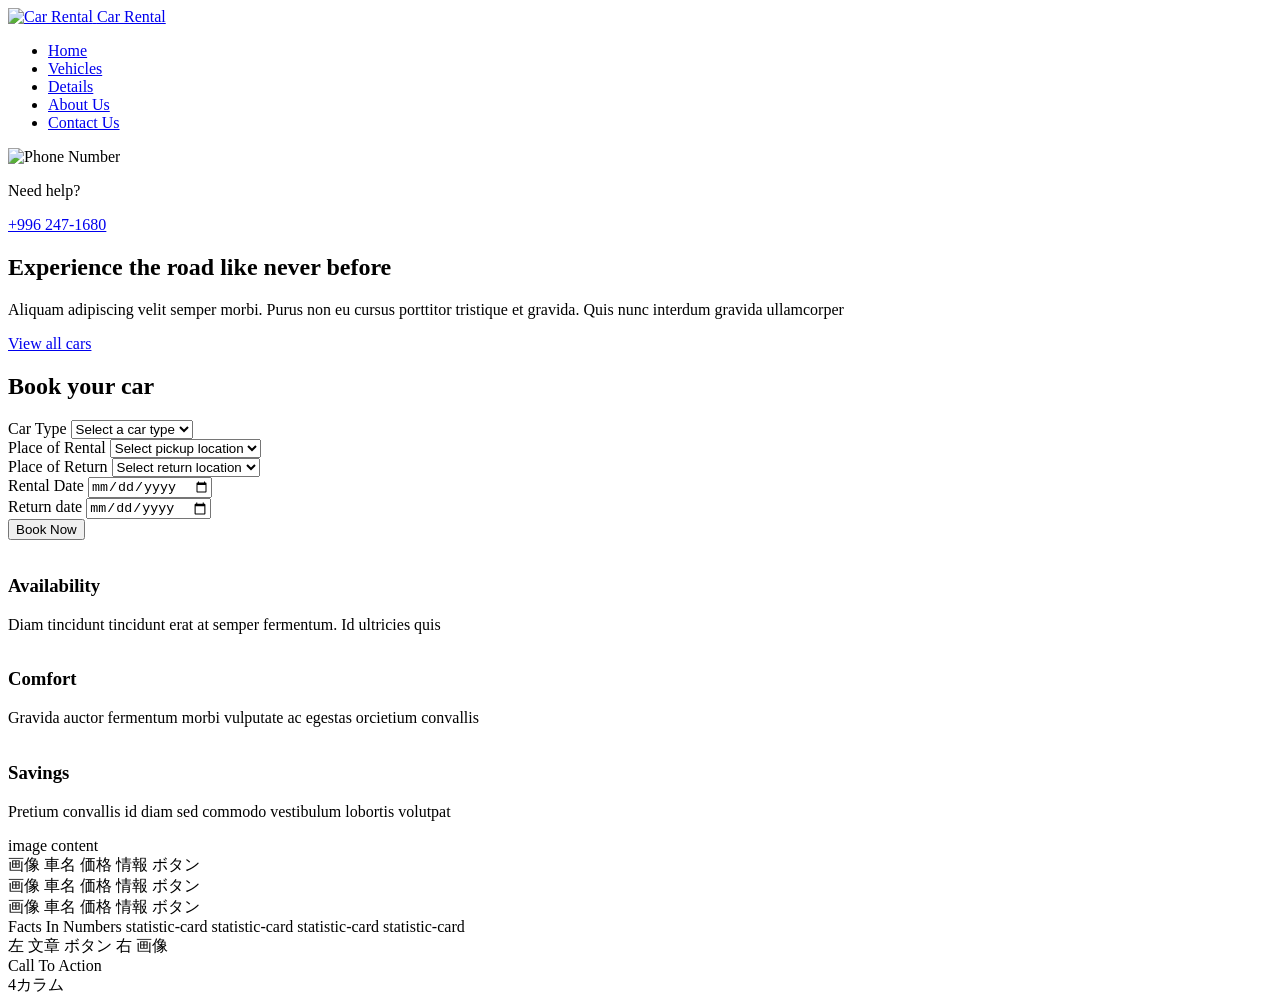
==== index.html @ 801c34a1 "Create features section HTML structure" ====
<body>
  <header class="header">
    <div class="container">
      <a class="header__logo" href="index.html">
        <img src="images/logo.svg" alt="Car Rental" />
        <span>Car Rental</span>
      </a>
      <nav class="header__nav">
        <ul>
          <li><a href="index.html">Home</a></li>
          <li><a href="/vehicles.html">Vehicles</a></li>
          <li><a href="/details.html">Details</a></li>
          <li><a href="/about.html">About Us</a></li>
          <li><a href="/contact.html">Contact Us</a></li>
        </ul>
      </nav>
      <div class="header__phone">
        <img src="images/phone.svg" alt="Phone Number" />
        <div class="header__phone-info">
          <p>Need help?</p>
          <a href="tel:+9962471680"> +996 247-1680 </a>
        </div>
      </div>
    </div>
  </header>

  <main>
    <section class="hero">
      <div class="container">
        <div class="hero__inner">
          <div class="hero__content">
            <h1 class="hero__title">Experience the road like never before</h1>
            <p class="hero__description">
              Aliquam adipiscing velit semper morbi. Purus non eu cursus
              porttitor tristique et gravida. Quis nunc interdum gravida
              ullamcorper
            </p>
            <a href="vehicles.html" class="btn btn--primary hero__button">
              View all cars
            </a>
          </div>

          <div class="hero__booking">
            <div class="booking-card">
              <form class="booking-form" action="">
                <h2 class="booking-form__title">Book your car</h2>
                <div class="form-group">
                  <label for="car-type">Car Type</label>
                  <select id="car-type" name="car-type">
                    <option value="">Select a car type</option>
                    <option value="sedan">Sedan</option>
                    <option value="suv">SUV</option>
                    <option value="sports">Sports</option>
                  </select>
                </div>
                <div class="form-group">
                  <label for="pickup-location">Place of Rental</label>

                  <select id="pickup-location" name="pickup-location">
                    <option value="">Select pickup location</option>
                    <option value="tokyo">Tokyo Station</option>
                    <option value="shinjuku">Shinjuku</option>
                    <option value="shibuya">Shibuya</option>
                    <option value="haneda">Haneda Airport</option>
                    <option value="narita">Narita Airport</option>
                  </select>
                </div>
                <div class="form-group">
                  <label for="return-location">Place of Return</label>

                  <select id="return-location" name="return-location">
                    <option value="">Select return location</option>
                    <option value="tokyo">Tokyo Station</option>
                    <option value="shinjuku">Shinjuku</option>
                    <option value="shibuya">Shibuya</option>
                    <option value="haneda">Haneda Airport</option>
                    <option value="narita">Narita Airport</option>
                  </select>
                </div>
                <div class="form-group">
                  <label for="rental-date">Rental Date</label>
                  <input type="date" id="rental-date" name="rental-date" />
                </div>
                <div class="form-group">
                  <label for="return-date">Return date</label>
                  <input type="date" id="return-date" name="return-date" />
                </div>
                <button
                  type="submit"
                  class="btn btn--primary booking-form__button"
                >
                  Book Now
                </button>
              </form>
            </div>
          </div>
        </div>
      </div>
    </section>

    <section class="features">
      <div class="container">
        <div class="features__inner">
          <article class="feature-card">
            <img
              class="feature-card__icon"
              src="images/availability.svg"
              alt=""
            />
            <h3 class="feature-card__title">Availability</h3>
            <p class="feature-card__description">
              Diam tincidunt tincidunt erat at semper fermentum. Id ultricies
              quis
            </p>
          </article>
          <article class="feature-card">
            <img class="feature-card__icon" src="images/comfort.svg" alt="" />
            <h3 class="feature-card__title">Comfort</h3>
            <p class="feature-card__description">
              Gravida auctor fermentum morbi vulputate ac egestas orcietium
              convallis
            </p>
          </article>
          <article class="feature-card">
            <img class="feature-card__icon" src="images/savings.svg" alt="" />
            <h3 class="feature-card__title">Savings</h3>
            <p class="feature-card__description">
              Pretium convallis id diam sed commodo vestibulum lobortis volutpat
            </p>
          </article>
        </div>
      </div>
    </section>

    <section class="about-feature">image content</section>

    <section class="vehicle-list">
      <div class="vehicle-card">画像 車名 価格 情報 ボタン</div>

      <div class="vehicle-card">画像 車名 価格 情報 ボタン</div>

      <div class="vehicle-card">画像 車名 価格 情報 ボタン</div>
    </section>

    <section class="statistics-banner">
      Facts In Numbers statistic-card statistic-card statistic-card
      statistic-card
    </section>

    <section class="mobile-app">左 文章 ボタン 右 画像</section>

    <section class="cta-banner">Call To Action</section>
  </main>

  <footer>4カラム</footer>
</body>
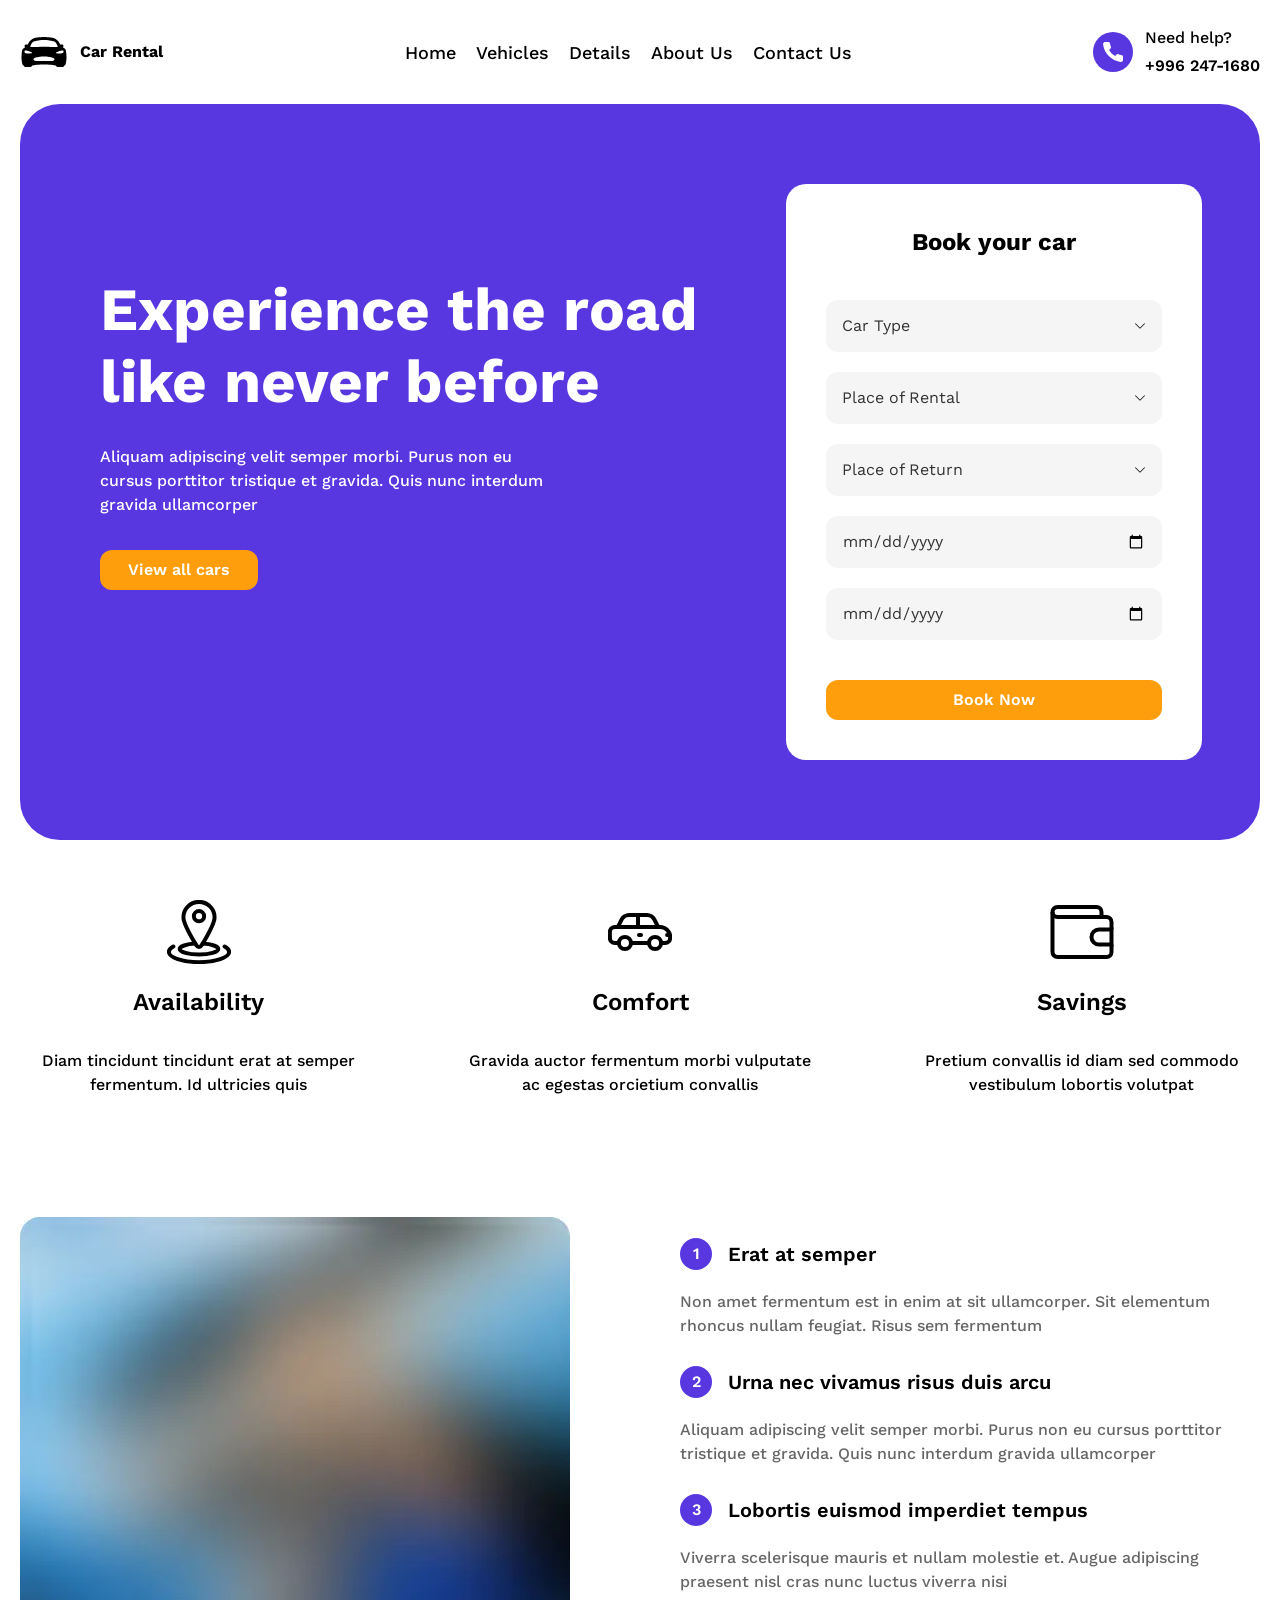
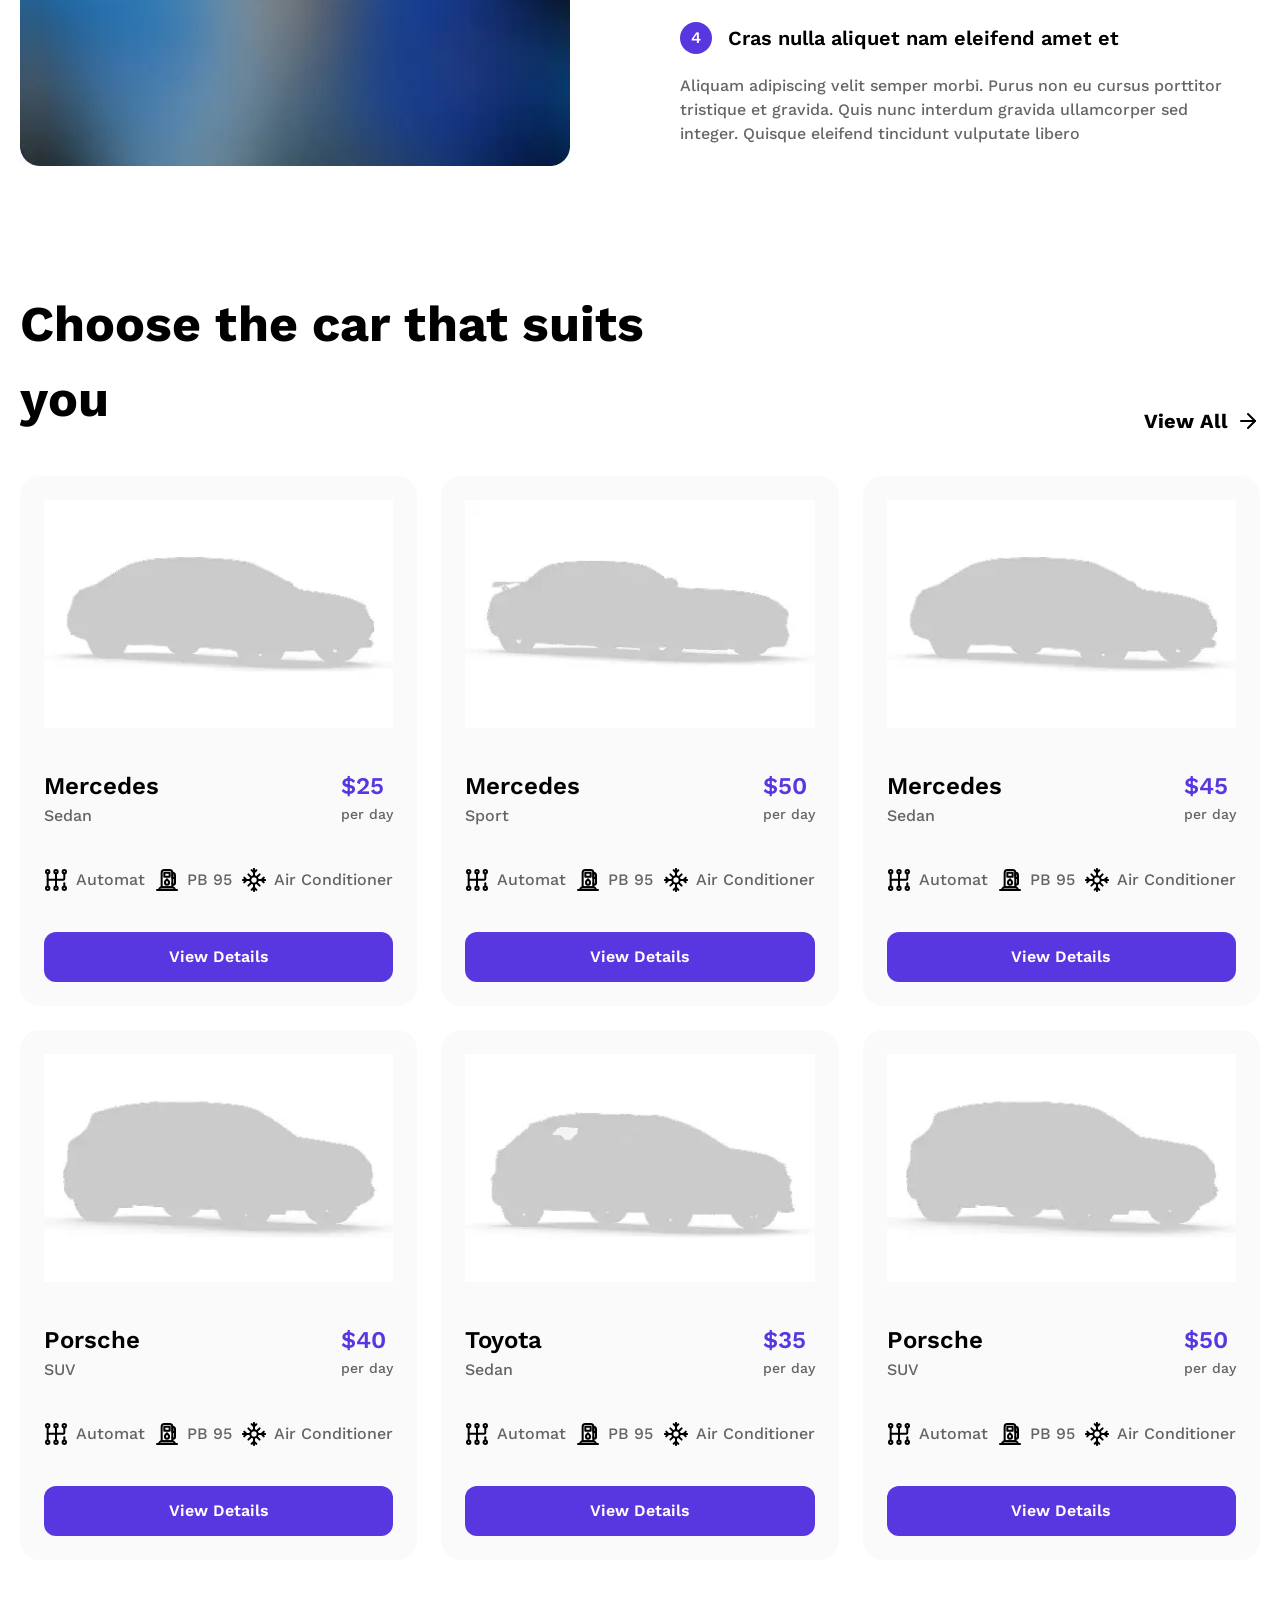
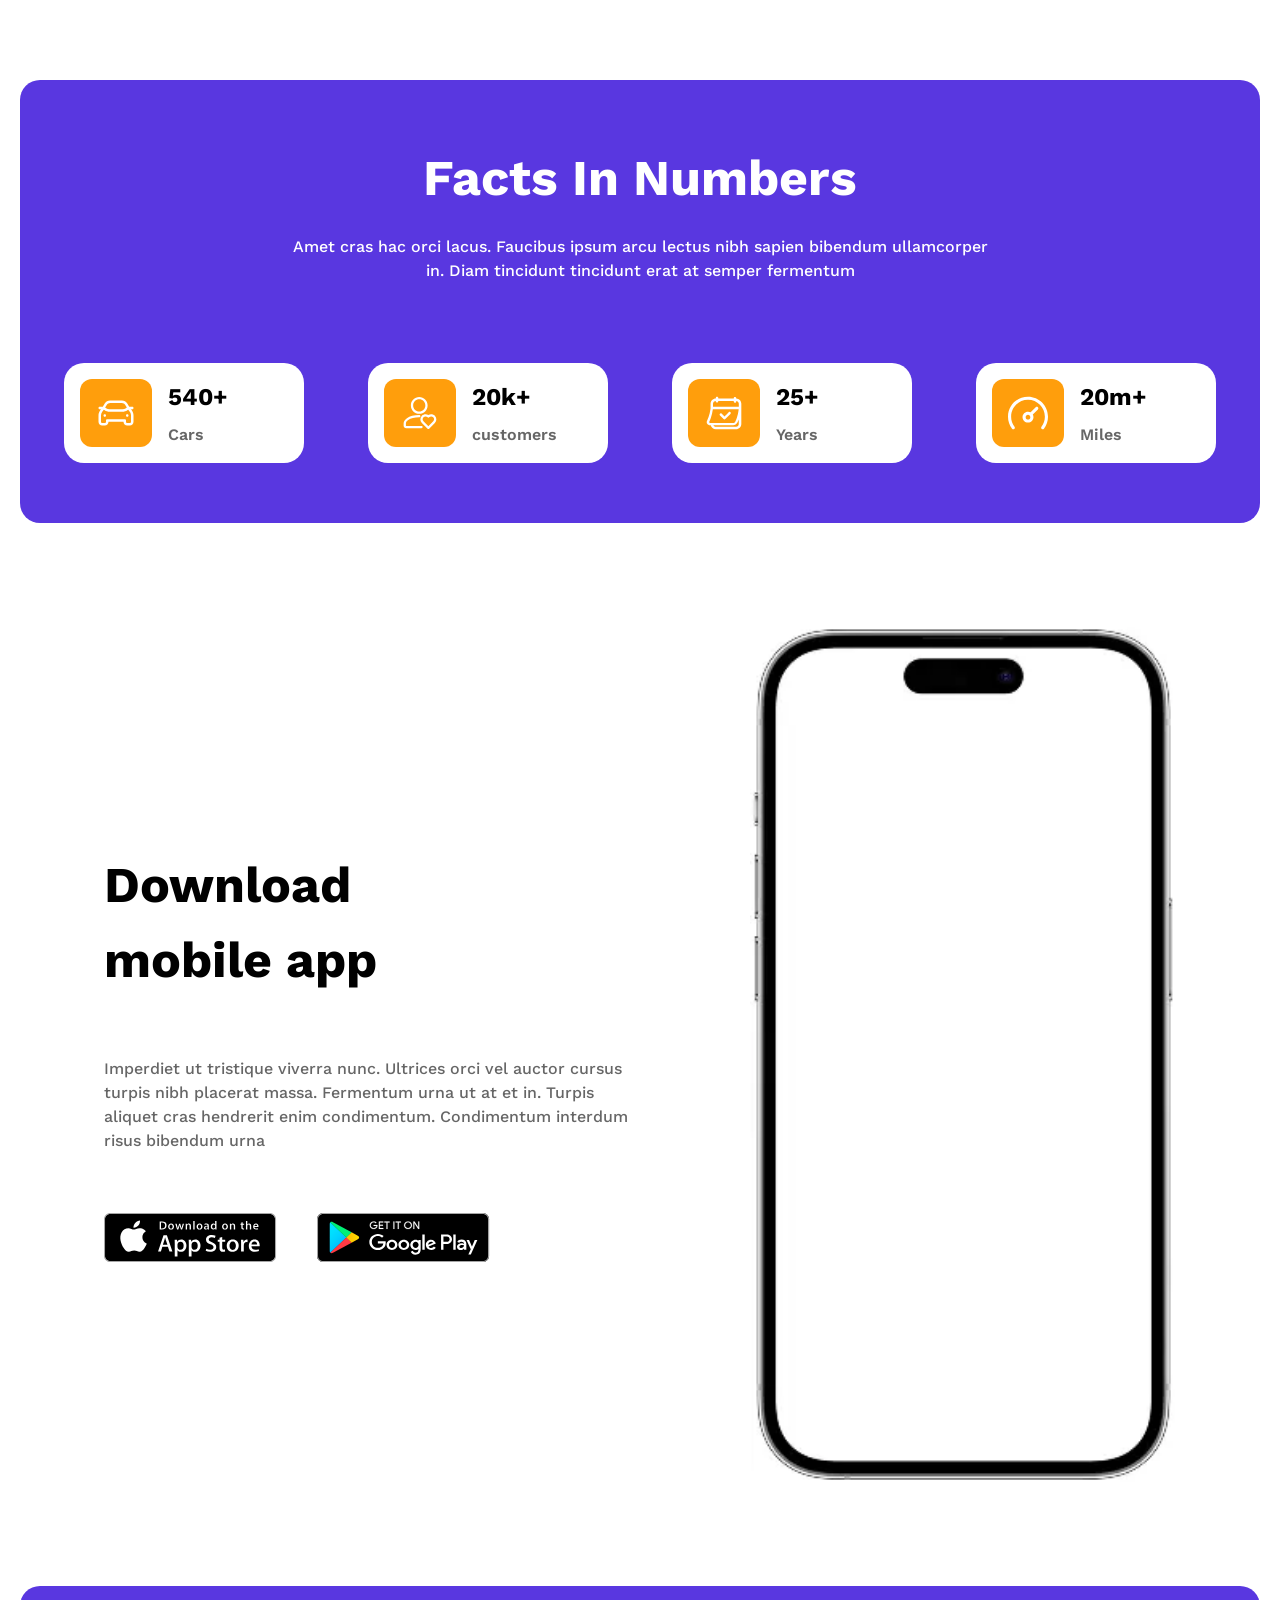
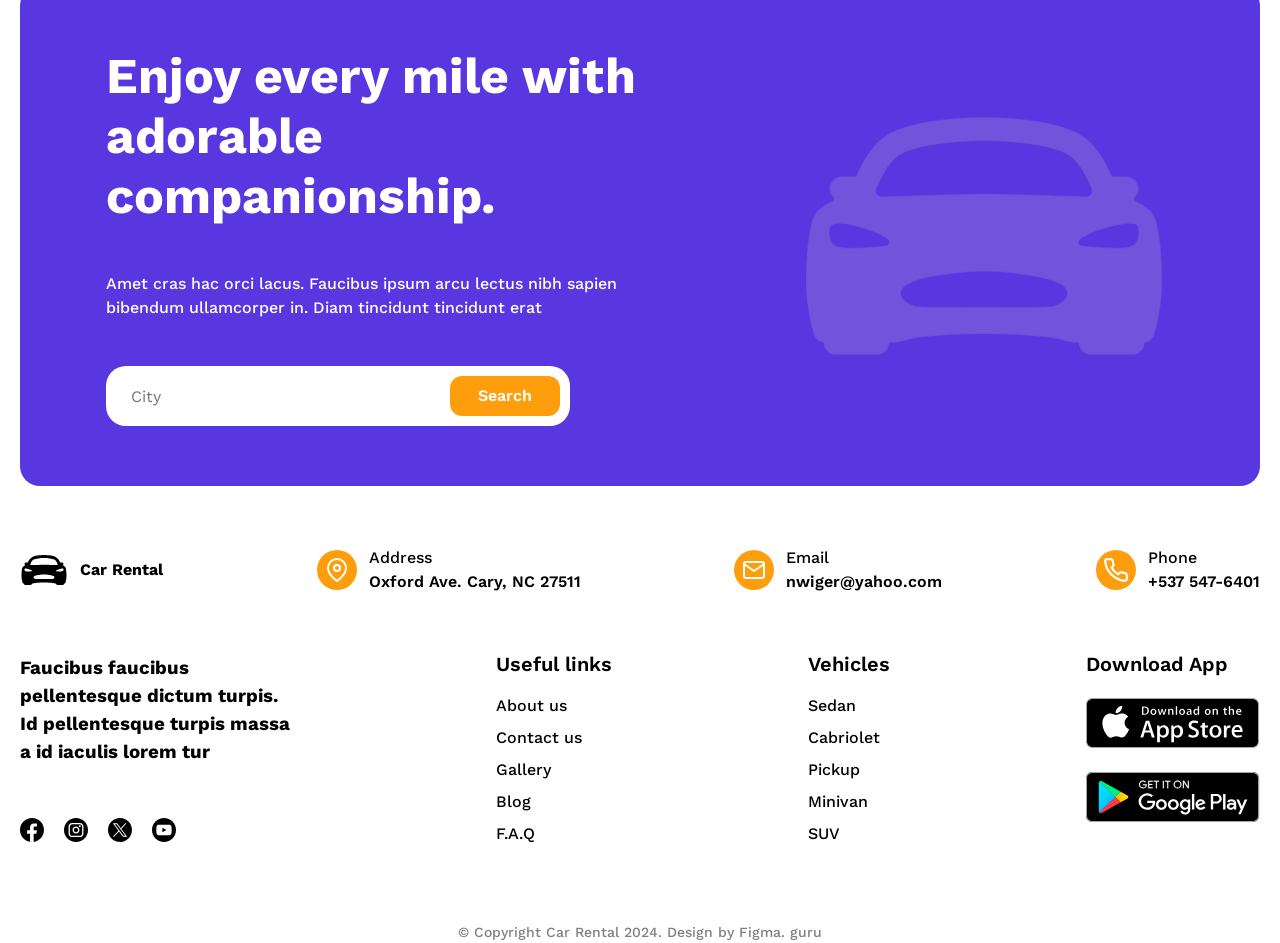
==== commit 19d8fcf1: "Implement homepage CSS" ====
--- a/index.html
+++ b/index.html
@@ -1,24 +1,44 @@
+<head>
+  <meta charset="UTF-8" />
+  <meta name="viewport" content="width=device-width, initial-scale=1.0" />
+
+  <title>Car Rental</title>
+
+  <link rel="preconnect" href="https://fonts.googleapis.com" />
+  <link rel="preconnect" href="https://fonts.gstatic.com" crossorigin />
+  <link
+    href="https://fonts.googleapis.com/css2?family=Work+Sans:wght@400..700&display=swap"
+    rel="stylesheet"
+  />
+
+  <link rel="stylesheet" href="css/reset.css" />
+  <link rel="stylesheet" href="css/base.css" />
+  <link rel="stylesheet" href="css/components.css" />
+  <link rel="stylesheet" href="css/style.css" />
+</head>
 <body>
   <header class="header">
     <div class="container">
-      <a class="header__logo" href="index.html">
-        <img src="images/logo.svg" alt="Car Rental" />
-        <span>Car Rental</span>
-      </a>
-      <nav class="header__nav">
-        <ul>
-          <li><a href="index.html">Home</a></li>
-          <li><a href="/vehicles.html">Vehicles</a></li>
-          <li><a href="/details.html">Details</a></li>
-          <li><a href="/about.html">About Us</a></li>
-          <li><a href="/contact.html">Contact Us</a></li>
-        </ul>
-      </nav>
-      <div class="header__phone">
-        <img src="images/phone.svg" alt="Phone Number" />
-        <div class="header__phone-info">
-          <p>Need help?</p>
-          <a href="tel:+9962471680"> +996 247-1680 </a>
+      <div class="header__wrapper">
+        <a class="page__logo" href="index.html">
+          <img src="images/logo.svg" alt="" />
+          <span>Car Rental</span>
+        </a>
+        <nav class="header__nav">
+          <ul class="header__nav-list">
+            <li><a href="index.html">Home</a></li>
+            <li><a href="vehicles.html">Vehicles</a></li>
+            <li><a href="details.html">Details</a></li>
+            <li><a href="about.html">About Us</a></li>
+            <li><a href="contact.html">Contact Us</a></li>
+          </ul>
+        </nav>
+        <div class="header__phone">
+          <img src="images/phone.svg" alt="" />
+          <div class="header__phone-info">
+            <p>Need help?</p>
+            <a href="tel:+9962471680"> +996 247-1680 </a>
+          </div>
         </div>
       </div>
     </div>
@@ -28,70 +48,107 @@
     <section class="hero">
       <div class="container">
         <div class="hero__inner">
-          <div class="hero__content">
-            <h1 class="hero__title">Experience the road like never before</h1>
-            <p class="hero__description">
-              Aliquam adipiscing velit semper morbi. Purus non eu cursus
-              porttitor tristique et gravida. Quis nunc interdum gravida
-              ullamcorper
-            </p>
-            <a href="vehicles.html" class="btn btn--primary hero__button">
-              View all cars
-            </a>
-          </div>
-
-          <div class="hero__booking">
-            <div class="booking-card">
-              <form class="booking-form" action="">
-                <h2 class="booking-form__title">Book your car</h2>
-                <div class="form-group">
-                  <label for="car-type">Car Type</label>
-                  <select id="car-type" name="car-type">
-                    <option value="">Select a car type</option>
-                    <option value="sedan">Sedan</option>
-                    <option value="suv">SUV</option>
-                    <option value="sports">Sports</option>
-                  </select>
-                </div>
-                <div class="form-group">
-                  <label for="pickup-location">Place of Rental</label>
-
-                  <select id="pickup-location" name="pickup-location">
-                    <option value="">Select pickup location</option>
-                    <option value="tokyo">Tokyo Station</option>
-                    <option value="shinjuku">Shinjuku</option>
-                    <option value="shibuya">Shibuya</option>
-                    <option value="haneda">Haneda Airport</option>
-                    <option value="narita">Narita Airport</option>
-                  </select>
-                </div>
-                <div class="form-group">
-                  <label for="return-location">Place of Return</label>
-
-                  <select id="return-location" name="return-location">
-                    <option value="">Select return location</option>
-                    <option value="tokyo">Tokyo Station</option>
-                    <option value="shinjuku">Shinjuku</option>
-                    <option value="shibuya">Shibuya</option>
-                    <option value="haneda">Haneda Airport</option>
-                    <option value="narita">Narita Airport</option>
-                  </select>
-                </div>
-                <div class="form-group">
-                  <label for="rental-date">Rental Date</label>
-                  <input type="date" id="rental-date" name="rental-date" />
-                </div>
-                <div class="form-group">
-                  <label for="return-date">Return date</label>
-                  <input type="date" id="return-date" name="return-date" />
-                </div>
-                <button
-                  type="submit"
-                  class="btn btn--primary booking-form__button"
-                >
-                  Book Now
-                </button>
-              </form>
+          <div class="hero__body">
+            <div class="hero__content">
+              <div class="hero__text">
+                <h1 class="hero__title">
+                  Experience the road like never before
+                </h1>
+                <p class="hero__description">
+                  Aliquam adipiscing velit semper morbi. Purus non eu cursus
+                  porttitor tristique et gravida. Quis nunc interdum gravida
+                  ullamcorper
+                </p>
+              </div>
+              <a href="vehicles.html" class="btn btn--primary hero__button">
+                View all cars
+              </a>
+            </div>
+
+            <div class="hero__booking">
+              <div class="booking-card">
+                <form class="booking-form" action="">
+                  <h2 class="booking-form__title">Book your car</h2>
+                  <div class="booking-form__body">
+                    <div class="booking-form__fields">
+                      <div class="form-group">
+                        <label for="car-type">Car Type</label>
+                        <div class="select-wrapper">
+                          <select id="car-type" name="car-type">
+                            <option value="">Car Type</option>
+                            <option value="sedan">Sedan</option>
+                            <option value="suv">SUV</option>
+                            <option value="sports">Sports</option>
+                          </select>
+                          <img
+                            src="images/arrow-down.svg"
+                            alt=""
+                            class="select-arrow"
+                          />
+                        </div>
+                      </div>
+                      <div class="form-group">
+                        <label for="pickup-location">Place of Rental</label>
+                        <div class="select-wrapper">
+                          <select id="pickup-location" name="pickup-location">
+                            <option value="">Place of Rental</option>
+                            <option value="tokyo">Tokyo Station</option>
+                            <option value="shinjuku">Shinjuku</option>
+                            <option value="shibuya">Shibuya</option>
+                            <option value="haneda">Haneda Airport</option>
+                            <option value="narita">Narita Airport</option>
+                          </select>
+                          <img
+                            src="images/arrow-down.svg"
+                            alt=""
+                            class="select-arrow"
+                          />
+                        </div>
+                      </div>
+                      <div class="form-group">
+                        <label for="return-location">Place of Return</label>
+                        <div class="select-wrapper">
+                          <select id="return-location" name="return-location">
+                            <option value="">Place of Return</option>
+                            <option value="tokyo">Tokyo Station</option>
+                            <option value="shinjuku">Shinjuku</option>
+                            <option value="shibuya">Shibuya</option>
+                            <option value="haneda">Haneda Airport</option>
+                            <option value="narita">Narita Airport</option>
+                          </select>
+                          <img
+                            src="images/arrow-down.svg"
+                            alt=""
+                            class="select-arrow"
+                          />
+                        </div>
+                      </div>
+                      <div class="form-group">
+                        <label for="rental-date">Rental Date</label>
+                        <input
+                          type="date"
+                          id="rental-date"
+                          name="rental-date"
+                        />
+                      </div>
+                      <div class="form-group">
+                        <label for="return-date">Return date</label>
+                        <input
+                          type="date"
+                          id="return-date"
+                          name="return-date"
+                        />
+                      </div>
+                    </div>
+                    <button
+                      type="submit"
+                      class="btn btn--primary booking-form__button"
+                    >
+                      Book Now
+                    </button>
+                  </div>
+                </form>
+              </div>
             </div>
           </div>
         </div>
@@ -102,28 +159,34 @@
       <div class="container">
         <div class="features__inner">
           <article class="feature-card">
-            <img
-              class="feature-card__icon"
-              src="images/availability.svg"
-              alt=""
-            />
-            <h3 class="feature-card__title">Availability</h3>
+            <div class="feature-card__header">
+              <img
+                class="feature-card__icon"
+                src="images/availability.svg"
+                alt=""
+              />
+              <h3 class="feature-card__title">Availability</h3>
+            </div>
             <p class="feature-card__description">
               Diam tincidunt tincidunt erat at semper fermentum. Id ultricies
               quis
             </p>
           </article>
           <article class="feature-card">
-            <img class="feature-card__icon" src="images/comfort.svg" alt="" />
-            <h3 class="feature-card__title">Comfort</h3>
+            <div class="feature-card__header">
+              <img class="feature-card__icon" src="images/comfort.svg" alt="" />
+              <h3 class="feature-card__title">Comfort</h3>
+            </div>
             <p class="feature-card__description">
               Gravida auctor fermentum morbi vulputate ac egestas orcietium
               convallis
             </p>
           </article>
           <article class="feature-card">
-            <img class="feature-card__icon" src="images/savings.svg" alt="" />
-            <h3 class="feature-card__title">Savings</h3>
+            <div class="feature-card__header">
+              <img class="feature-card__icon" src="images/savings.svg" alt="" />
+              <h3 class="feature-card__title">Savings</h3>
+            </div>
             <p class="feature-card__description">
               Pretium convallis id diam sed commodo vestibulum lobortis volutpat
             </p>
@@ -132,25 +195,606 @@
       </div>
     </section>
 
-    <section class="about-feature">image content</section>
+    <section class="about-feature">
+      <div class="container">
+        <div class="about-feature__inner">
+          <div class="about-feature__image">
+            <img src="images/about-car.webp" alt="" />
+          </div>
+
+          <ul class="about-feature__list">
+            <li class="about-feature__item">
+              <article class="about-item">
+                <div class="about-item__header">
+                  <span class="about-item__number">1</span>
+                  <h3 class="about-item__title">Erat at semper</h3>
+                </div>
+                <p class="about-item__description">
+                  Non amet fermentum est in enim at sit ullamcorper. Sit
+                  elementum rhoncus nullam feugiat. Risus sem fermentum
+                </p>
+              </article>
+            </li>
+            <li class="about-feature__item">
+              <article class="about-item">
+                <div class="about-item__header">
+                  <span class="about-item__number">2</span>
+
+                  <h3 class="about-item__title">
+                    Urna nec vivamus risus duis arcu
+                  </h3>
+                </div>
+                <p class="about-item__description">
+                  Aliquam adipiscing velit semper morbi. Purus non eu cursus
+                  porttitor tristique et gravida. Quis nunc interdum gravida
+                  ullamcorper
+                </p>
+              </article>
+            </li>
+
+            <li class="about-feature__item">
+              <article class="about-item">
+                <div class="about-item__header">
+                  <span class="about-item__number">3</span>
+
+                  <h3 class="about-item__title">
+                    Lobortis euismod imperdiet tempus
+                  </h3>
+                </div>
+                <p class="about-item__description">
+                  Viverra scelerisque mauris et nullam molestie et. Augue
+                  adipiscing praesent nisl cras nunc luctus viverra nisi
+                </p>
+              </article>
+            </li>
+
+            <li class="about-feature__item">
+              <article class="about-item">
+                <div class="about-item__header">
+                  <span class="about-item__number">4</span>
+
+                  <h3 class="about-item__title">
+                    Cras nulla aliquet nam eleifend amet et
+                  </h3>
+                </div>
+                <p class="about-item__description">
+                  Aliquam adipiscing velit semper morbi. Purus non eu cursus
+                  porttitor tristique et gravida. Quis nunc interdum gravida
+                  ullamcorper sed integer. Quisque eleifend tincidunt vulputate
+                  libero
+                </p>
+              </article>
+            </li>
+          </ul>
+        </div>
+      </div>
+    </section>
 
     <section class="vehicle-list">
-      <div class="vehicle-card">画像 車名 価格 情報 ボタン</div>
-
-      <div class="vehicle-card">画像 車名 価格 情報 ボタン</div>
-
-      <div class="vehicle-card">画像 車名 価格 情報 ボタン</div>
+      <div class="container">
+        <div class="vehicle-list__inner">
+          <div class="vehicle-list__header">
+            <h2 class="vehicle-list__heading">Choose the car that suits you</h2>
+            <a href="vehicles.html" class="vehicle-list__link">
+              <span>View All</span>
+              <img src="images/arrow-right.svg" alt="" />
+            </a>
+          </div>
+          <ul class="vehicle-list__items">
+            <li>
+              <article class="vehicle-card">
+                <div class="vehicle-card__image">
+                  <img
+                    src="images/vehicles/mercedes-sedan.webp"
+                    alt="Mercedes Sedan"
+                  />
+                </div>
+                <div class="vehicle-card__text">
+                  <div class="vehicle-card__header">
+                    <div class="vehicle-card__name">
+                      <h3 class="vehicle-card__title">Mercedes</h3>
+                      <p class="vehicle-card__type">Sedan</p>
+                    </div>
+                    <p class="vehicle-card__price">
+                      <span class="vehicle-card__price-value">$25</span>
+                      <span class="vehicle-card__price-unit">per day</span>
+                    </p>
+                  </div>
+                  <div class="vehicle-card__info">
+                    <div class="vehicle-card__feature">
+                      <img src="images/automat.svg" alt="" />
+                      <span>Automat</span>
+                    </div>
+
+                    <div class="vehicle-card__feature">
+                      <img src="images/PB-95.svg" alt="" />
+                      <span>PB 95</span>
+                    </div>
+
+                    <div class="vehicle-card__feature">
+                      <img src="images/air-conditioner.svg" alt="" />
+                      <span>Air Conditioner</span>
+                    </div>
+                  </div>
+                </div>
+                <a class="btn btn--secondary vehicle-card__link-button" href="">
+                  View Details
+                </a>
+              </article>
+            </li>
+            <li>
+              <article class="vehicle-card">
+                <div class="vehicle-card__image">
+                  <img
+                    src="images/vehicles/mercedes-sport.webp"
+                    alt="Mercedes Sport"
+                  />
+                </div>
+                <div class="vehicle-card__text">
+                  <div class="vehicle-card__header">
+                    <div class="vehicle-card__name">
+                      <h3 class="vehicle-card__title">Mercedes</h3>
+                      <p class="vehicle-card__type">Sport</p>
+                    </div>
+                    <p class="vehicle-card__price">
+                      <span class="vehicle-card__price-value">$50</span>
+                      <span class="vehicle-card__price-unit">per day</span>
+                    </p>
+                  </div>
+                  <div class="vehicle-card__info">
+                    <div class="vehicle-card__feature">
+                      <img src="images/automat.svg" alt="" />
+                      <span>Automat</span>
+                    </div>
+
+                    <div class="vehicle-card__feature">
+                      <img src="images/PB-95.svg" alt="" />
+                      <span>PB 95</span>
+                    </div>
+
+                    <div class="vehicle-card__feature">
+                      <img src="images/air-conditioner.svg" alt="" />
+                      <span>Air Conditioner</span>
+                    </div>
+                  </div>
+                </div>
+                <a class="btn btn--secondary vehicle-card__link-button" href="">
+                  View Details
+                </a>
+              </article>
+            </li>
+            <li>
+              <article class="vehicle-card">
+                <div class="vehicle-card__image">
+                  <img
+                    src="images/vehicles/mercedes-sedan.webp"
+                    alt="Mercedes Sedan"
+                  />
+                </div>
+                <div class="vehicle-card__text">
+                  <div class="vehicle-card__header">
+                    <div class="vehicle-card__name">
+                      <h3 class="vehicle-card__title">Mercedes</h3>
+                      <p class="vehicle-card__type">Sedan</p>
+                    </div>
+                    <p class="vehicle-card__price">
+                      <span class="vehicle-card__price-value">$45</span>
+                      <span class="vehicle-card__price-unit">per day</span>
+                    </p>
+                  </div>
+                  <div class="vehicle-card__info">
+                    <div class="vehicle-card__feature">
+                      <img src="images/automat.svg" alt="" />
+                      <span>Automat</span>
+                    </div>
+
+                    <div class="vehicle-card__feature">
+                      <img src="images/PB-95.svg" alt="" />
+                      <span>PB 95</span>
+                    </div>
+
+                    <div class="vehicle-card__feature">
+                      <img src="images/air-conditioner.svg" alt="" />
+                      <span>Air Conditioner</span>
+                    </div>
+                  </div>
+                </div>
+                <a class="btn btn--secondary vehicle-card__link-button" href="">
+                  View Details
+                </a>
+              </article>
+            </li>
+            <li>
+              <article class="vehicle-card">
+                <div class="vehicle-card__image">
+                  <img
+                    src="images/vehicles/porsche-suv.webp"
+                    alt="Porsche Suv"
+                  />
+                </div>
+                <div class="vehicle-card__text">
+                  <div class="vehicle-card__header">
+                    <div class="vehicle-card__name">
+                      <h3 class="vehicle-card__title">Porsche</h3>
+                      <p class="vehicle-card__type">SUV</p>
+                    </div>
+                    <p class="vehicle-card__price">
+                      <span class="vehicle-card__price-value">$40</span>
+                      <span class="vehicle-card__price-unit">per day</span>
+                    </p>
+                  </div>
+                  <div class="vehicle-card__info">
+                    <div class="vehicle-card__feature">
+                      <img src="images/automat.svg" alt="" />
+                      <span>Automat</span>
+                    </div>
+
+                    <div class="vehicle-card__feature">
+                      <img src="images/PB-95.svg" alt="" />
+                      <span>PB 95</span>
+                    </div>
+
+                    <div class="vehicle-card__feature">
+                      <img src="images/air-conditioner.svg" alt="" />
+                      <span>Air Conditioner</span>
+                    </div>
+                  </div>
+                </div>
+                <a class="btn btn--secondary vehicle-card__link-button" href="">
+                  View Details
+                </a>
+              </article>
+            </li>
+            <li>
+              <article class="vehicle-card">
+                <div class="vehicle-card__image">
+                  <img
+                    src="images/vehicles/toyota-sedan.webp"
+                    alt="Toyota Sedan"
+                  />
+                </div>
+                <div class="vehicle-card__text">
+                  <div class="vehicle-card__header">
+                    <div class="vehicle-card__name">
+                      <h3 class="vehicle-card__title">Toyota</h3>
+                      <p class="vehicle-card__type">Sedan</p>
+                    </div>
+                    <p class="vehicle-card__price">
+                      <span class="vehicle-card__price-value">$35</span>
+                      <span class="vehicle-card__price-unit">per day</span>
+                    </p>
+                  </div>
+                  <div class="vehicle-card__info">
+                    <div class="vehicle-card__feature">
+                      <img src="images/automat.svg" alt="" />
+                      <span>Automat</span>
+                    </div>
+
+                    <div class="vehicle-card__feature">
+                      <img src="images/PB-95.svg" alt="" />
+                      <span>PB 95</span>
+                    </div>
+
+                    <div class="vehicle-card__feature">
+                      <img src="images/air-conditioner.svg" alt="" />
+                      <span>Air Conditioner</span>
+                    </div>
+                  </div>
+                </div>
+                <a class="btn btn--secondary vehicle-card__link-button" href="">
+                  View Details
+                </a>
+              </article>
+            </li>
+            <li>
+              <article class="vehicle-card">
+                <div class="vehicle-card__image">
+                  <img
+                    src="images/vehicles/porsche-suv.webp"
+                    alt="Porsche Suv"
+                  />
+                </div>
+                <div class="vehicle-card__text">
+                  <div class="vehicle-card__header">
+                    <div class="vehicle-card__name">
+                      <h3 class="vehicle-card__title">Porsche</h3>
+                      <p class="vehicle-card__type">SUV</p>
+                    </div>
+                    <p class="vehicle-card__price">
+                      <span class="vehicle-card__price-value">$50</span>
+                      <span class="vehicle-card__price-unit">per day</span>
+                    </p>
+                  </div>
+                  <div class="vehicle-card__info">
+                    <div class="vehicle-card__feature">
+                      <img src="images/automat.svg" alt="" />
+                      <span>Automat</span>
+                    </div>
+
+                    <div class="vehicle-card__feature">
+                      <img src="images/PB-95.svg" alt="" />
+                      <span>PB 95</span>
+                    </div>
+
+                    <div class="vehicle-card__feature">
+                      <img src="images/air-conditioner.svg" alt="" />
+                      <span>Air Conditioner</span>
+                    </div>
+                  </div>
+                </div>
+                <a class="btn btn--secondary vehicle-card__link-button" href="">
+                  View Details
+                </a>
+              </article>
+            </li>
+          </ul>
+        </div>
+      </div>
     </section>
 
     <section class="statistics-banner">
-      Facts In Numbers statistic-card statistic-card statistic-card
-      statistic-card
+      <div class="container">
+        <div class="statistics-banner__inner">
+          <div class="statistics-banner__header">
+            <h1 class="statistics-banner__title">Facts In Numbers</h1>
+            <p class="statistics-banner__description">
+              Amet cras hac orci lacus. Faucibus ipsum arcu lectus nibh sapien
+              bibendum ullamcorper in. Diam tincidunt tincidunt erat at semper
+              fermentum
+            </p>
+          </div>
+          <div class="statistics-banner__items">
+            <article class="statistics-card">
+              <div class="statistics-card__icon-wrapper">
+                <img
+                  class="statistics-card__icon"
+                  src="images/statistics-cars.svg"
+                  alt=""
+                />
+              </div>
+              <div class="statistics-card__info">
+                <h3 class="statistics-card__number">540+</h3>
+                <p class="statistics-card__unit">Cars</p>
+              </div>
+            </article>
+
+            <article class="statistics-card">
+              <div class="statistics-card__icon-wrapper">
+                <img
+                  class="statistics-card__icon"
+                  src="images/statistics-customers.svg"
+                  alt=""
+                />
+              </div>
+
+              <div class="statistics-card__info">
+                <h3 class="statistics-card__number">20k+</h3>
+                <p class="statistics-card__unit">customers</p>
+              </div>
+            </article>
+            <article class="statistics-card">
+              <div class="statistics-card__icon-wrapper">
+                <img
+                  class="statistics-card__icon"
+                  src="images/statistics-years.svg"
+                  alt=""
+                />
+              </div>
+              <div class="statistics-card__info">
+                <h3 class="statistics-card__number">25+</h3>
+                <p class="statistics-card__unit">Years</p>
+              </div>
+            </article>
+            <article class="statistics-card">
+              <div class="statistics-card__icon-wrapper">
+                <img
+                  class="statistics-card__icon"
+                  src="images/statistics-miles.svg"
+                  alt=""
+                />
+              </div>
+              <div class="statistics-card__info">
+                <h3 class="statistics-card__number">20m+</h3>
+                <p class="statistics-card__unit">Miles</p>
+              </div>
+            </article>
+          </div>
+        </div>
+      </div>
     </section>
 
-    <section class="mobile-app">左 文章 ボタン 右 画像</section>
-
-    <section class="cta-banner">Call To Action</section>
+    <section class="mobile-app">
+      <div class="container">
+        <div class="mobile-app__inner">
+          <div class="mobile-app__content">
+            <h2 class="mobile-app__title">Download mobile app</h2>
+            <p class="mobile-app__description">
+              Imperdiet ut tristique viverra nunc. Ultrices orci vel auctor
+              cursus turpis nibh placerat massa. Fermentum urna ut at et in.
+              Turpis aliquet cras hendrerit enim condimentum. Condimentum
+              interdum risus bibendum urna
+            </p>
+
+            <div class="mobile-app__links">
+              <a class="mobile-app__link" href="#">
+                <img
+                  class="mobile-app__badge"
+                  src="images/app-store-badge.svg"
+                  alt="Download on the App Store"
+                />
+              </a>
+              <a class="mobile-app__link" href="#">
+                <img
+                  class="mobile-app__badge"
+                  src="images/google-play-badge.svg"
+                  alt="Get it on Google Play"
+                />
+              </a>
+            </div>
+          </div>
+          <img class="mobile-app__image" src="images/mobile-app.webp" alt="" />
+        </div>
+      </div>
+    </section>
+
+    <section class="cta-banner">
+      <div class="container">
+        <div class="cta-banner__inner">
+          <div class="cta-banner__content">
+            <h2 class="cta-banner__title">
+              Enjoy every mile with adorable companionship.
+            </h2>
+            <p class="cta-banner__description">
+              Amet cras hac orci lacus. Faucibus ipsum arcu lectus nibh sapien
+              bibendum ullamcorper in. Diam tincidunt tincidunt erat
+            </p>
+            <form class="cta-banner__form">
+              <label class="sr-only" for="city"> City </label>
+              <input
+                id="city"
+                class="cta-banner__input"
+                type="text"
+                placeholder="City"
+              />
+              <button class="btn btn--primary cta-banner__button" type="submit">
+                Search
+              </button>
+            </form>
+          </div>
+          <img class="cta-banner__image" src="images/cta-banner.png" alt="" />
+        </div>
+      </div>
+    </section>
   </main>
 
-  <footer>4カラム</footer>
+  <footer>
+    <div class="container">
+      <div class="footer__inner">
+        <div class="footer__content">
+          <div class="footer-guide">
+            <a class="page__logo" href="index.html">
+              <img src="images/logo.svg" alt="" />
+              <span>Car Rental</span>
+            </a>
+
+            <div class="footer-guide__item">
+              <a
+                class="footer-guide__link"
+                href="https://www.google.com/maps/search/?api=1&query=Oxford+Ave.+Cary,+NC+27511"
+                target="_blank"
+                rel="noopener noreferrer"
+              >
+                <div class="footer-guide__icon-wrapper">
+                  <img
+                    class="footer-guide__icon"
+                    src="images/footer-guide-address.svg"
+                    alt=""
+                  />
+                </div>
+                <div class="footer-guide__content">
+                  <p class="footer-guide__title">Address</p>
+                  <p class="footer-guide__info">Oxford Ave. Cary, NC 27511</p>
+                </div>
+              </a>
+            </div>
+            <div class="footer-guide__item">
+              <a class="footer-guide__link" href="mailto:nwiger@yahoo.com">
+                <div class="footer-guide__icon-wrapper">
+                  <img
+                    class="footer-guide__icon"
+                    src="images/footer-guide-email.svg"
+                    alt=""
+                  />
+                </div>
+                <div class="footer-guide__content">
+                  <p class="footer-guide__title">Email</p>
+                  <p class="footer-guide__info">nwiger@yahoo.com</p>
+                </div>
+              </a>
+            </div>
+            <div class="footer-guide__item">
+              <a class="footer-guide__link" href="tel:+5375476401">
+                <div class="footer-guide__icon-wrapper">
+                  <img
+                    class="footer-guide__icon"
+                    src="images/footer-guide-phone.svg"
+                    alt=""
+                  />
+                </div>
+                <div class="footer-guide__content">
+                  <p class="footer-guide__title">Phone</p>
+                  <p class="footer-guide__info">+537 547-6401</p>
+                </div>
+              </a>
+            </div>
+          </div>
+          <div class="footer-info">
+            <div class="footer-info__social">
+              <h3 class="footer-info__message">
+                Faucibus faucibus pellentesque dictum turpis. Id pellentesque
+                turpis massa a id iaculis lorem tur
+              </h3>
+              <div class="footer-info__sns">
+                <a class="footer-info__logo" href="">
+                  <img src="images/footer-info-facebook.svg" alt="Facebook" />
+                </a>
+                <a class="footer-info__logo" href="">
+                  <img src="images/footer-info-instagram.svg" alt="Instagram" />
+                </a>
+                <a class="footer-info__logo" href="">
+                  <img src="images/footer-info-x.svg" alt="X" />
+                </a>
+                <a class="footer-info__logo" href="">
+                  <img src="images/footer-info-youtube.svg" alt="Youtube" />
+                </a>
+              </div>
+            </div>
+
+            <article class="footer-info__items">
+              <h3 class="footer-info__title">Useful links</h3>
+              <ul class="footer-info__links">
+                <li><a class="footer-info__link" href="">About us</a></li>
+                <li><a class="footer-info__link" href="">Contact us</a></li>
+                <li><a class="footer-info__link" href="">Gallery</a></li>
+                <li><a class="footer-info__link" href="">Blog</a></li>
+                <li><a class="footer-info__link" href="">F.A.Q</a></li>
+              </ul>
+            </article>
+            <article class="footer-info__items">
+              <h3 class="footer-info__title">Vehicles</h3>
+              <ul class="footer-info__links">
+                <li><a class="footer-info__link" href="">Sedan</a></li>
+                <li><a class="footer-info__link" href="">Cabriolet</a></li>
+                <li><a class="footer-info__link" href="">Pickup</a></li>
+                <li><a class="footer-info__link" href="">Minivan</a></li>
+                <li><a class="footer-info__link" href="">SUV</a></li>
+              </ul>
+            </article>
+            <article class="footer-info__items">
+              <h3 class="footer-info__title">Download App</h3>
+              <div class="footer-info__apps">
+                <a class="footer-info__app" href="#">
+                  <img
+                    class="footer-info__badge"
+                    src="images/app-store-badge.svg"
+                    alt="Download on the App Store"
+                  />
+                </a>
+                <a class="footer-info__app" href="#">
+                  <img
+                    class="footer-info__badge"
+                    src="images/google-play-badge.svg"
+                    alt="Get it on Google Play"
+                  />
+                </a>
+              </div>
+            </article>
+          </div>
+        </div>
+        <small class="footer__copyright">
+          © Copyright Car Rental 2024. Design by Figma. guru
+        </small>
+      </div>
+    </div>
+  </footer>
 </body>
--- a/css/base.css
+++ b/css/base.css
@@ -0,0 +1,26 @@
+/* 共通設定 */
+body {
+  color: #000;
+  background-color: #fff;
+  font-family: "Work Sans", sans-serif;
+  font-size: 16px;
+  font-weight: 400;
+  line-height: 1.5;
+}
+
+.container {
+  max-width: 1290px;
+  margin: 0 auto;
+  padding-inline: 20px;
+}
+
+/* CSS変数 */
+:root {
+  --purple-color: #5937e0;
+  --orange-color: #ff9e0c;
+  --black-color: #000;
+  --white-color: #fff;
+  --section-padding-sm: 40px;
+  --section-padding-md: 60px;
+  --section-padding-lg: 80px;
+}
--- a/css/components.css
+++ b/css/components.css
@@ -0,0 +1,90 @@
+/* btn */
+.btn {
+  display: inline-flex;
+  align-items: center;
+  justify-content: center;
+  text-decoration: none;
+  cursor: pointer;
+  font-size: 16px;
+  font-weight: 600;
+  height: 40px;
+  border-radius: 12px;
+  border: none;
+  padding: 0 28px;
+
+  color: #fff;
+  transition: opacity 0.2s ease;
+}
+
+.btn:hover {
+  opacity: 0.85;
+}
+
+.btn--primary {
+  background-color: var(--orange-color);
+}
+
+.btn--secondary {
+  background-color: var(--purple-color);
+}
+/* header */
+.header {
+  padding-block: 28px;
+}
+.header__wrapper {
+  display: flex;
+  align-items: center;
+  justify-content: space-between;
+}
+.page__logo {
+  display: flex;
+  align-items: center;
+  gap: 12px;
+}
+.page__logo span {
+  font-size: 16px;
+  font-weight: 700;
+}
+.header__nav-list {
+  display: flex;
+  gap: 20px;
+}
+.header__nav-list a {
+  font-size: 18px;
+  font-weight: 500;
+}
+.header__phone {
+  display: flex;
+  gap: 12px;
+}
+.header__phone-info {
+  display: flex;
+  flex-direction: column;
+  gap: 12px;
+  line-height: 1;
+}
+.header__phone-info p {
+  font-size: 16px;
+  font-weight: 500;
+}
+.header__phone-info a {
+  font-size: 16px;
+  font-weight: 600;
+}
+.hero__content {
+  display: flex;
+  flex-direction: column;
+  gap: 33px;
+  padding-top: 90px;
+}
+/* footer */
+.footer {
+}
+.vehicle-card {
+}
+.booking-card {
+}
+.category-button {
+}
+.brand-list {
+}
--- a/css/style.css
+++ b/css/style.css
@@ -0,0 +1,577 @@
+/* home hero */
+.hero {
+}
+.hero__inner {
+  padding: var(--section-padding-lg);
+  border-radius: 40px;
+  background-color: var(--purple-color);
+}
+.hero__body {
+  display: flex;
+  justify-content: space-between;
+}
+.hero__content {
+  display: flex;
+  flex-direction: column;
+  gap: 33px;
+  padding-top: 90px;
+}
+.hero__text {
+  display: flex;
+  flex-direction: column;
+  gap: 27px;
+}
+.hero__title {
+  width: 686px;
+  font-size: 60px;
+  font-weight: 700;
+  color: var(--white-color);
+  line-height: 1.2;
+}
+.hero__description {
+  width: 464px;
+  font-size: 16px;
+  font-weight: 500;
+  color: var(--white-color);
+}
+.hero__button {
+  display: inline-flex;
+  width: fit-content;
+}
+.hero__booking {
+  border-radius: 20px;
+  background-color: var(--white-color);
+}
+.booking-card {
+  padding: 40px;
+  width: 416px;
+}
+.booking-form {
+  display: flex;
+  flex-direction: column;
+  align-items: center;
+}
+.booking-form__body {
+  width: 100%;
+}
+.booking-form__fields {
+  display: flex;
+  flex-direction: column;
+  gap: 20px;
+  padding-block: 40px;
+}
+.select-wrapper {
+  position: relative;
+}
+.select-wrapper select {
+  width: 100%;
+  padding-right: 40px;
+  appearance: none;
+}
+.select-arrow {
+  position: absolute;
+  right: 16px;
+  top: 50%;
+  transform: translateY(-50%);
+  pointer-events: none;
+  width: 12px;
+}
+.form-group {
+  display: flex;
+  flex-direction: column;
+  gap: 8px;
+  width: 100%;
+}
+.form-group label {
+  position: absolute;
+  width: 1px;
+  height: 1px;
+  padding: 0;
+  margin: -1px;
+  overflow: hidden;
+  clip: rect(0, 0, 0, 0);
+  white-space: nowrap;
+  border: 0;
+}
+.form-group select,
+.form-group input {
+  width: 100%;
+  height: 52px;
+  padding: 0 16px;
+  border: none;
+  border-radius: 12px;
+  background-color: #f5f5f5;
+  font-size: 16px;
+  color: #333;
+  appearance: none;
+  cursor: pointer;
+}
+.form-group select:focus,
+.form-group input:focus {
+  outline: none;
+  background-color: #eee;
+}
+.booking-form__button {
+  width: 100%;
+}
+/* features */
+.features {
+  padding-block: var(--section-padding-md);
+}
+.features__inner {
+  display: flex;
+  justify-content: space-between;
+  align-items: flex-start;
+}
+.feature-card {
+  display: flex;
+  flex-direction: column;
+  align-items: center;
+  gap: 29px;
+}
+.feature-card__header {
+  display: flex;
+  flex-direction: column;
+  align-items: center;
+  gap: 20px;
+}
+.feature-card__icon {
+  width: 64px;
+  height: 64px;
+}
+.feature-card__title {
+  font-size: 24px;
+  font-weight: 600;
+}
+.feature-card__description {
+  width: 357px;
+  text-align: center;
+  font-size: 16px;
+  font-weight: 500;
+}
+/* about-feature */
+.about-feature {
+  padding-block: var(--section-padding-md);
+}
+.about-feature__inner {
+  display: flex;
+  align-items: center;
+  gap: 110px;
+}
+.about-feature__list {
+  display: flex;
+  flex-direction: column;
+  width: 550px;
+  gap: 28px;
+}
+.about-item {
+  display: flex;
+  flex-direction: column;
+  gap: 20px;
+}
+.about-item__header {
+  display: flex;
+  align-items: center;
+  gap: 16px;
+}
+.about-item__number {
+  display: flex;
+  flex-direction: column;
+  justify-content: center;
+  align-items: center;
+  width: 32px;
+  height: 32px;
+  background-color: var(--purple-color);
+  border-radius: 50%;
+  color: var(--white-color);
+  font-size: 16px;
+  font-weight: 600;
+}
+.about-item__title {
+  font-size: 20px;
+  font-weight: 600;
+}
+.about-item__description {
+  font-size: 16px;
+  font-weight: 500;
+  color: rgba(0, 0, 0, 0.6);
+}
+/* vehicle-list */
+.vehicle-list {
+  padding-block: var(--section-padding-md);
+}
+.vehicle-list__inner {
+  display: flex;
+  flex-direction: column;
+  gap: 40px;
+}
+.vehicle-list__header {
+  display: flex;
+  justify-content: space-between;
+  align-items: flex-end;
+}
+.vehicle-list__heading {
+  width: 631px;
+  font-size: 50px;
+  font-weight: 700;
+}
+.vehicle-list__link {
+  display: flex;
+  gap: 8px;
+  font-size: 20px;
+  font-weight: 700;
+}
+.vehicle-list__items {
+  display: grid;
+  grid-template-columns: repeat(3, 1fr);
+  gap: 24px;
+}
+.vehicle-card {
+  display: flex;
+  flex-direction: column;
+  gap: 40px;
+  padding: 24px;
+  background-color: #fafafa;
+  border-radius: 20px;
+}
+.vehicle-card__text {
+  display: flex;
+  flex-direction: column;
+  gap: 40px;
+}
+.vehicle-card__header {
+  display: flex;
+  justify-content: space-between;
+}
+.vehicle-card__name {
+  display: flex;
+  flex-direction: column;
+}
+.vehicle-card__title {
+  font-size: 24px;
+  font-weight: 600;
+}
+.vehicle-card__type {
+  font-size: 16px;
+  font-weight: 500;
+  color: rgba(0, 0, 0, 0.6);
+}
+.vehicle-card__price {
+  display: flex;
+  flex-direction: column;
+}
+.vehicle-card__price-value {
+  font-size: 24px;
+  font-weight: 600;
+  color: var(--purple-color);
+}
+.vehicle-card__price-unit {
+  font-size: 14px;
+  font-weight: 500;
+  color: rgba(0, 0, 0, 0.6);
+}
+.vehicle-card__info {
+  display: flex;
+  justify-content: space-between;
+  font-size: 16px;
+  font-weight: 500;
+  color: rgba(0, 0, 0, 0.6);
+}
+.vehicle-card__feature {
+  display: flex;
+  align-items: center;
+  gap: 8px;
+}
+.vehicle-card__link-button {
+  height: 50px;
+}
+/* statistics-banner */
+.statistics-banner {
+  padding-block: var(--section-padding-md);
+}
+.statistics-banner__inner {
+  display: flex;
+  flex-direction: column;
+  padding-block: var(--section-padding-md);
+  gap: 80px;
+  border-radius: 20px;
+  background-color: var(--purple-color);
+}
+.statistics-banner__header {
+  display: flex;
+  flex-direction: column;
+  align-items: center;
+  gap: 20px;
+}
+.statistics-banner__title {
+  font-size: 50px;
+  font-weight: 700;
+  color: var(--white-color);
+}
+.statistics-banner__description {
+  width: 712px;
+  text-align: center;
+  font-size: 16px;
+  font-weight: 500;
+  color: var(--white-color);
+}
+.statistics-banner__items {
+  display: flex;
+  justify-content: center;
+  gap: 64px;
+}
+.statistics-card {
+  display: flex;
+  align-items: center;
+  width: 240px;
+  gap: 16px;
+  padding: 16px;
+  border-radius: 20px;
+  background-color: var(--white-color);
+}
+.statistics-card__icon-wrapper {
+  width: 72px;
+  height: 68px;
+  border-radius: 12px;
+  background-color: var(--orange-color);
+  display: flex;
+  justify-content: center;
+  align-items: center;
+  flex-shrink: 0;
+}
+.statistics-card__icon {
+  width: 40px;
+  height: 40px;
+}
+.statistics-card__info {
+  display: flex;
+  flex-direction: column;
+  gap: 8px;
+}
+.statistics-card__number {
+  font-size: 24px;
+  font-weight: 700;
+}
+.statistics-card__unit {
+  font-size: 16px;
+  font-weight: 600;
+  color: rgba(0, 0, 0, 0.6);
+}
+/* mobile-app */
+.mobile-app {
+  padding-block: var(--section-padding-sm);
+}
+.mobile-app__inner {
+  display: flex;
+  justify-content: center;
+  align-items: center;
+  gap: 110px;
+}
+.mobile-app__content {
+  display: flex;
+  flex-direction: column;
+  gap: 60px;
+}
+.mobile-app__title {
+  max-width: 314px;
+  font-size: 50px;
+  font-weight: 700;
+}
+.mobile-app__description {
+  max-width: 536px;
+  font-size: 16px;
+  font-weight: 500;
+  color: rgba(0, 0, 0, 0.6);
+}
+.mobile-app__links {
+  display: flex;
+  gap: 40px;
+}
+.mobile-app__badge {
+  display: block;
+  width: 173px;
+  height: auto;
+}
+.mobile-app__image {
+  width: 427px;
+  height: auto;
+}
+/* cta-banner */
+.cta-banner {
+  padding-block: var(--section-padding-md);
+}
+.cta-banner__inner {
+  display: flex;
+  gap: 102px;
+  padding: var(--section-padding-md) 86px;
+  border-radius: 20px;
+  background-color: var(--purple-color);
+}
+.cta-banner__content {
+  display: flex;
+  flex-direction: column;
+  justify-content: space-between;
+}
+.cta-banner__title {
+  max-width: 756px;
+  font-size: 50px;
+  font-weight: 700;
+  color: var(--white-color);
+  line-height: 1.2;
+}
+.cta-banner__description {
+  max-width: 550px;
+  font-size: 16px;
+  font-weight: 500;
+  color: var(--white-color);
+}
+.cta-banner__form {
+  position: relative;
+  max-width: 464px;
+  width: 100%;
+}
+.sr-only {
+  position: absolute;
+  width: 1px;
+  height: 1px;
+  padding: 0;
+  margin: -1px;
+  overflow: hidden;
+  clip: rect(0, 0, 0, 0);
+  white-space: nowrap;
+  border: 0;
+}
+.cta-banner__input {
+  width: 100%;
+  height: 60px;
+  padding: 0 121px 0 25px;
+  border: none;
+  border-radius: 20px;
+  background-color: var(--white-color);
+  font-size: 16px;
+  color: rgba(0, 0, 0, 0.6);
+}
+.cta-banner__button {
+  position: absolute;
+  right: 10px;
+  top: 50%;
+  transform: translateY(-50%);
+}
+.cta-banner__image {
+  width: 380px;
+  height: auto;
+}
+/* footer */
+.footer {
+  padding-block: var(--section-padding-md) 40px;
+}
+.footer__inner {
+  display: flex;
+  flex-direction: column;
+  gap: 80px;
+}
+.footer__content {
+  display: flex;
+  flex-direction: column;
+  gap: 60px;
+}
+.footer-guide {
+  display: flex;
+  justify-content: space-between;
+  align-items: center;
+}
+.footer-guide__item {
+  display: flex;
+  gap: 12px;
+}
+.footer-guide__icon-wrapper {
+  width: 40px;
+  height: 40px;
+  border-radius: 50px;
+  background-color: var(--orange-color);
+  display: flex;
+  align-items: center;
+  justify-content: center;
+  flex-shrink: 0;
+}
+.footer-guide__link {
+  display: flex;
+  align-items: center;
+  gap: 12px;
+  text-decoration: none;
+  color: inherit;
+}
+.footer-guide__link:hover {
+  opacity: 0.8;
+}
+.footer-guide__icon {
+  width: 24px;
+  height: 24px;
+  color: var(--white-color);
+}
+.footer-guide__content {
+}
+.footer-guide__title {
+  font-size: 16px;
+  font-weight: 500;
+}
+.footer-guide__info {
+  font-size: 16px;
+  font-weight: 600;
+}
+.footer-info {
+  display: flex;
+  justify-content: space-between;
+}
+.footer-info__social {
+  display: flex;
+  flex-direction: column;
+  justify-content: space-between;
+  width: 280px;
+}
+.footer-info__message {
+}
+.footer-info__sns {
+  display: flex;
+  gap: 20px;
+}
+.footer-info__logo {
+  width: 24px;
+  height: 24px;
+}
+.footer-info__other {
+}
+.footer-info__items {
+  display: flex;
+  flex-direction: column;
+  gap: 24px;
+}
+.footer-info__title {
+  font-size: 20px;
+  font-weight: 600;
+  line-height: 1;
+}
+.footer-info__links {
+  display: flex;
+  flex-direction: column;
+  gap: 16px;
+  line-height: 1;
+}
+.footer-info__link {
+  font-size: 16px;
+  font-weight: 500;
+}
+.footer-info__apps {
+  display: flex;
+  flex-direction: column;
+  gap: 24px;
+}
+.footer-info__app {
+}
+.footer__copyright {
+  display: flex;
+  justify-content: center;
+  font-size: 14px;
+  font-weight: 500;
+  color: rgba(0, 0, 0, 0.5);
+}
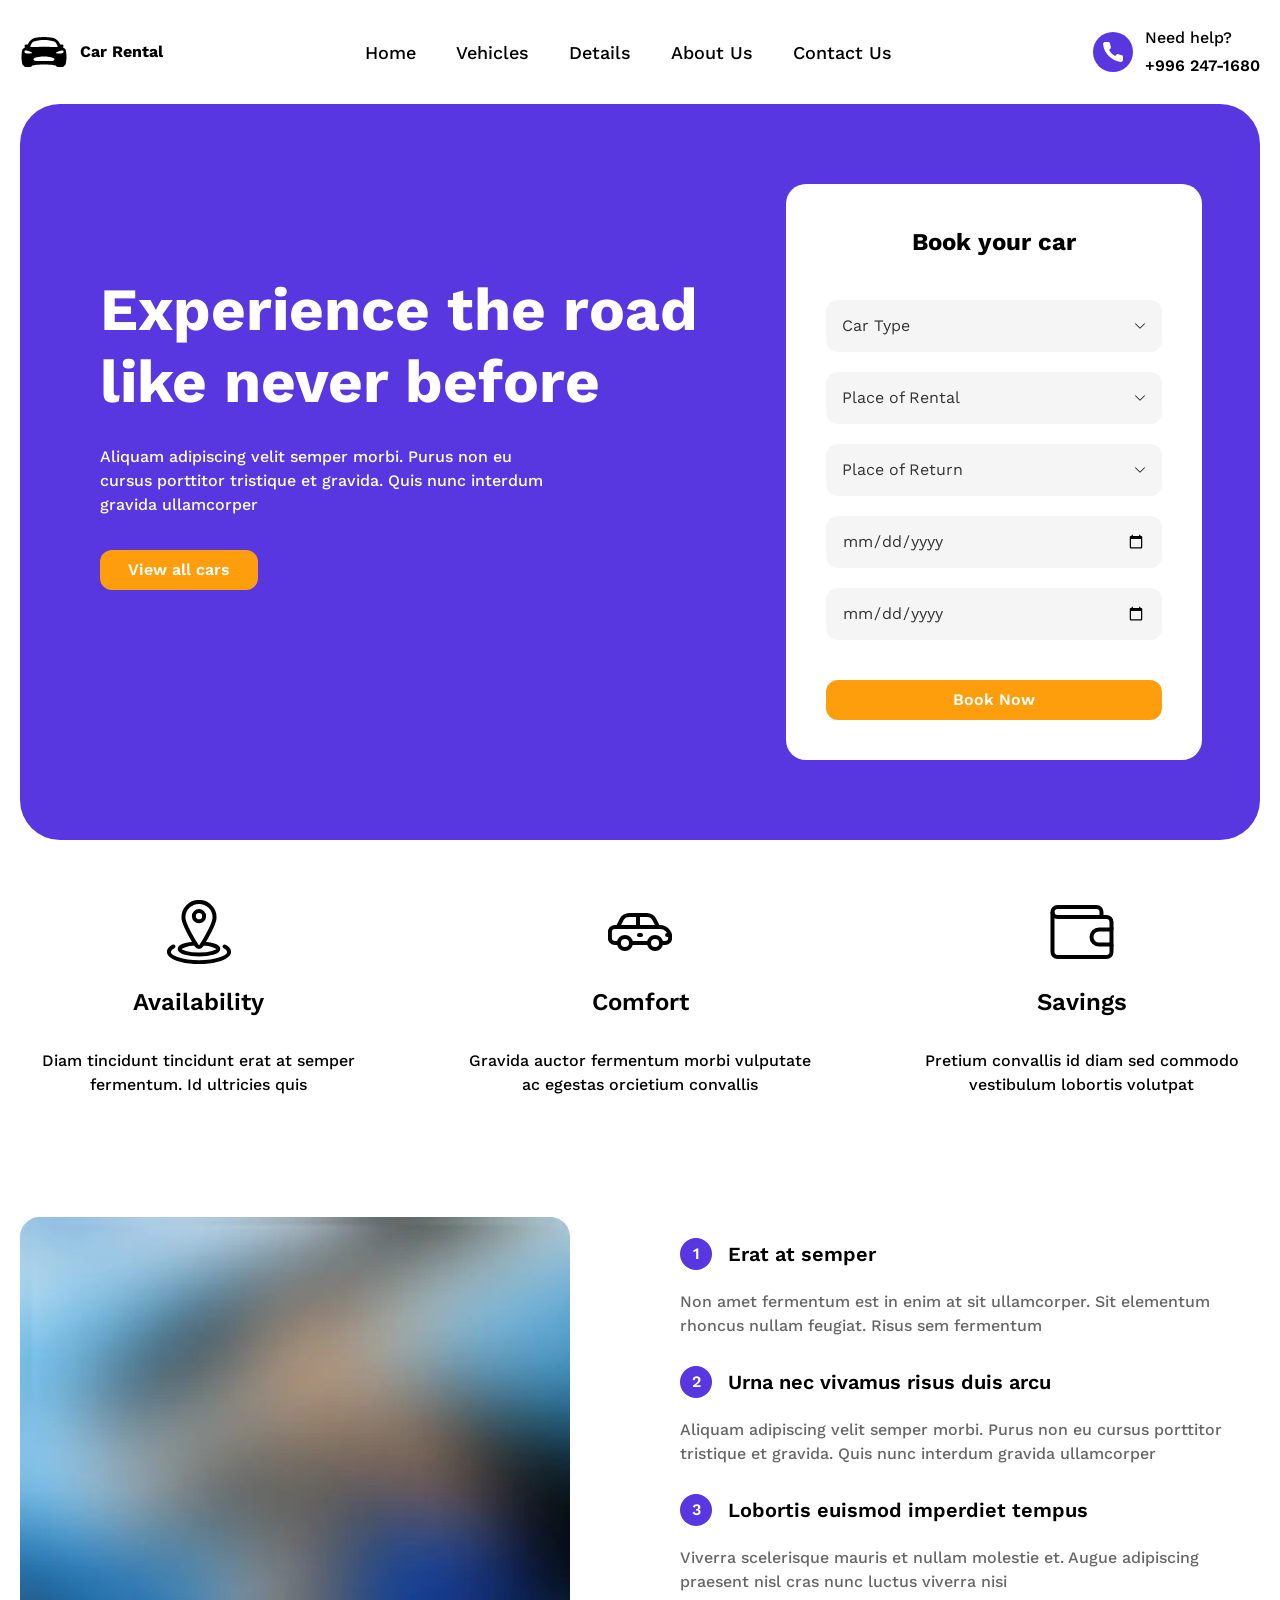
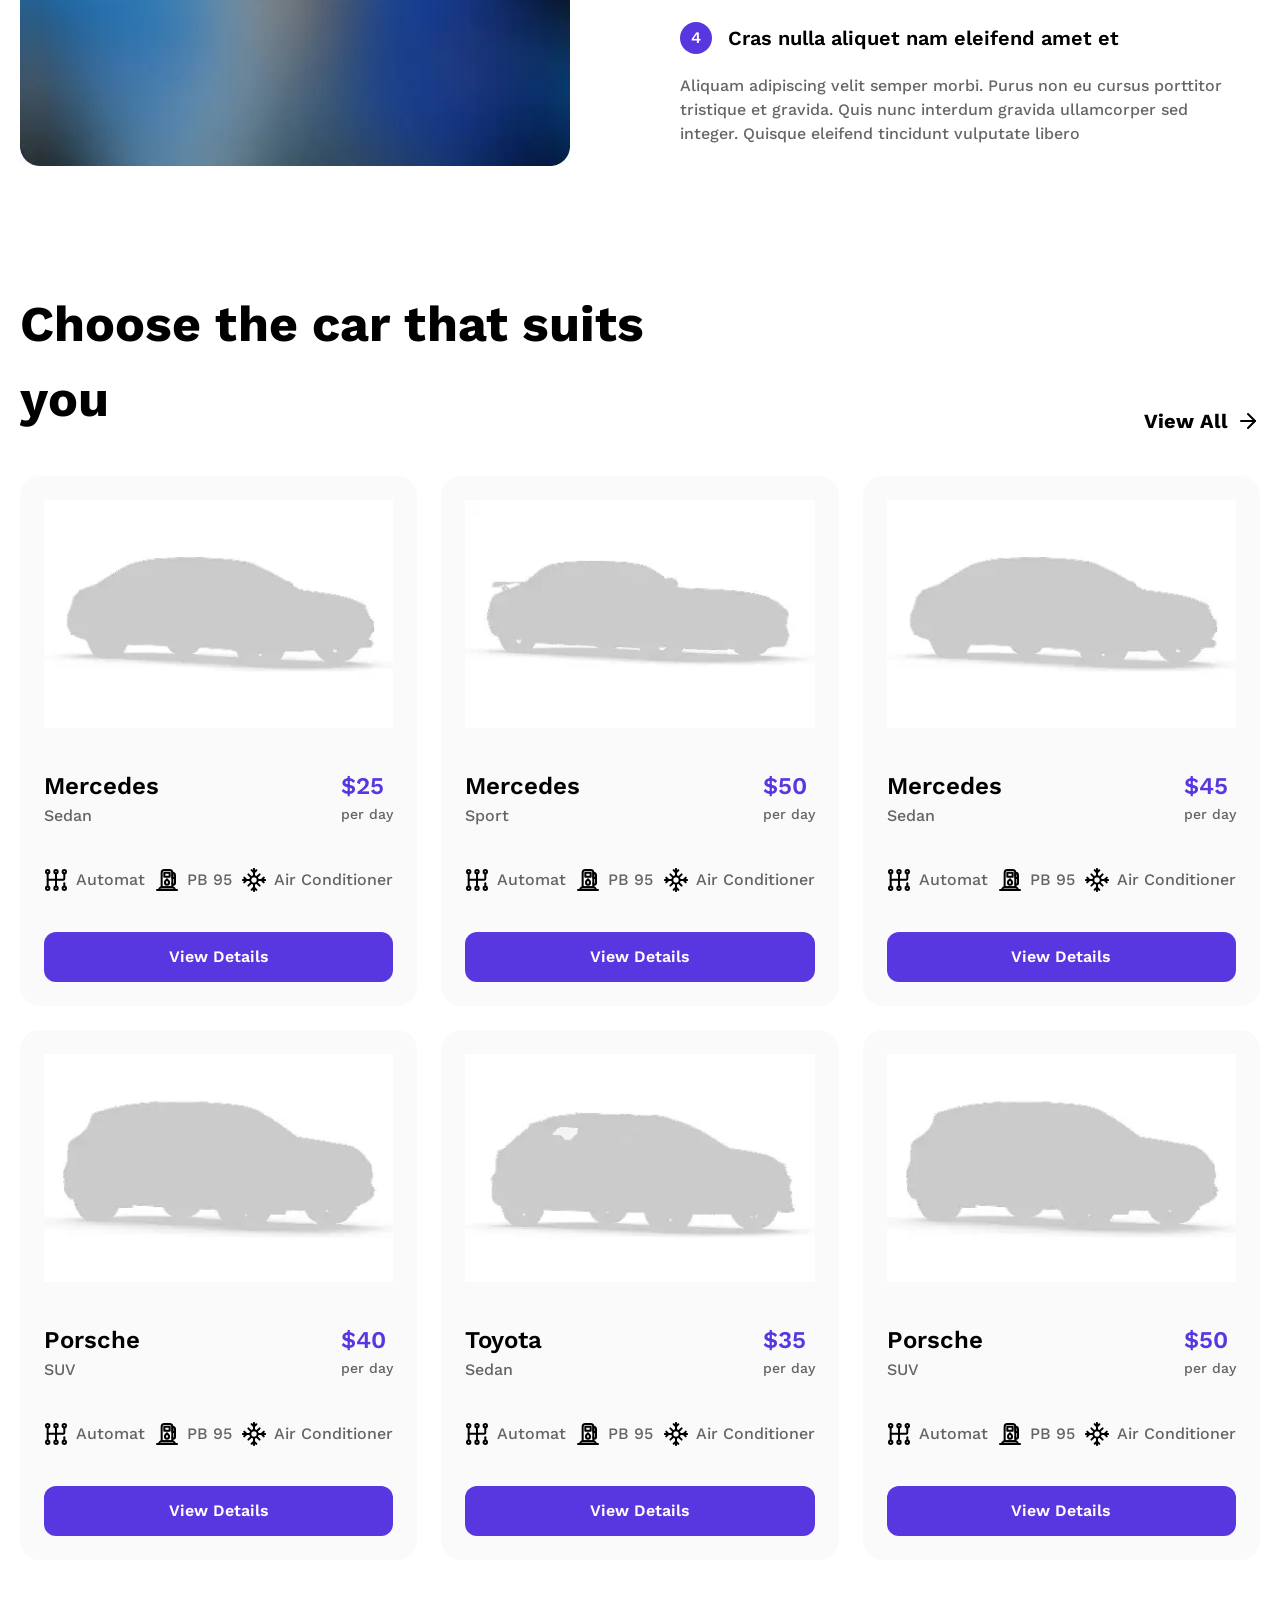
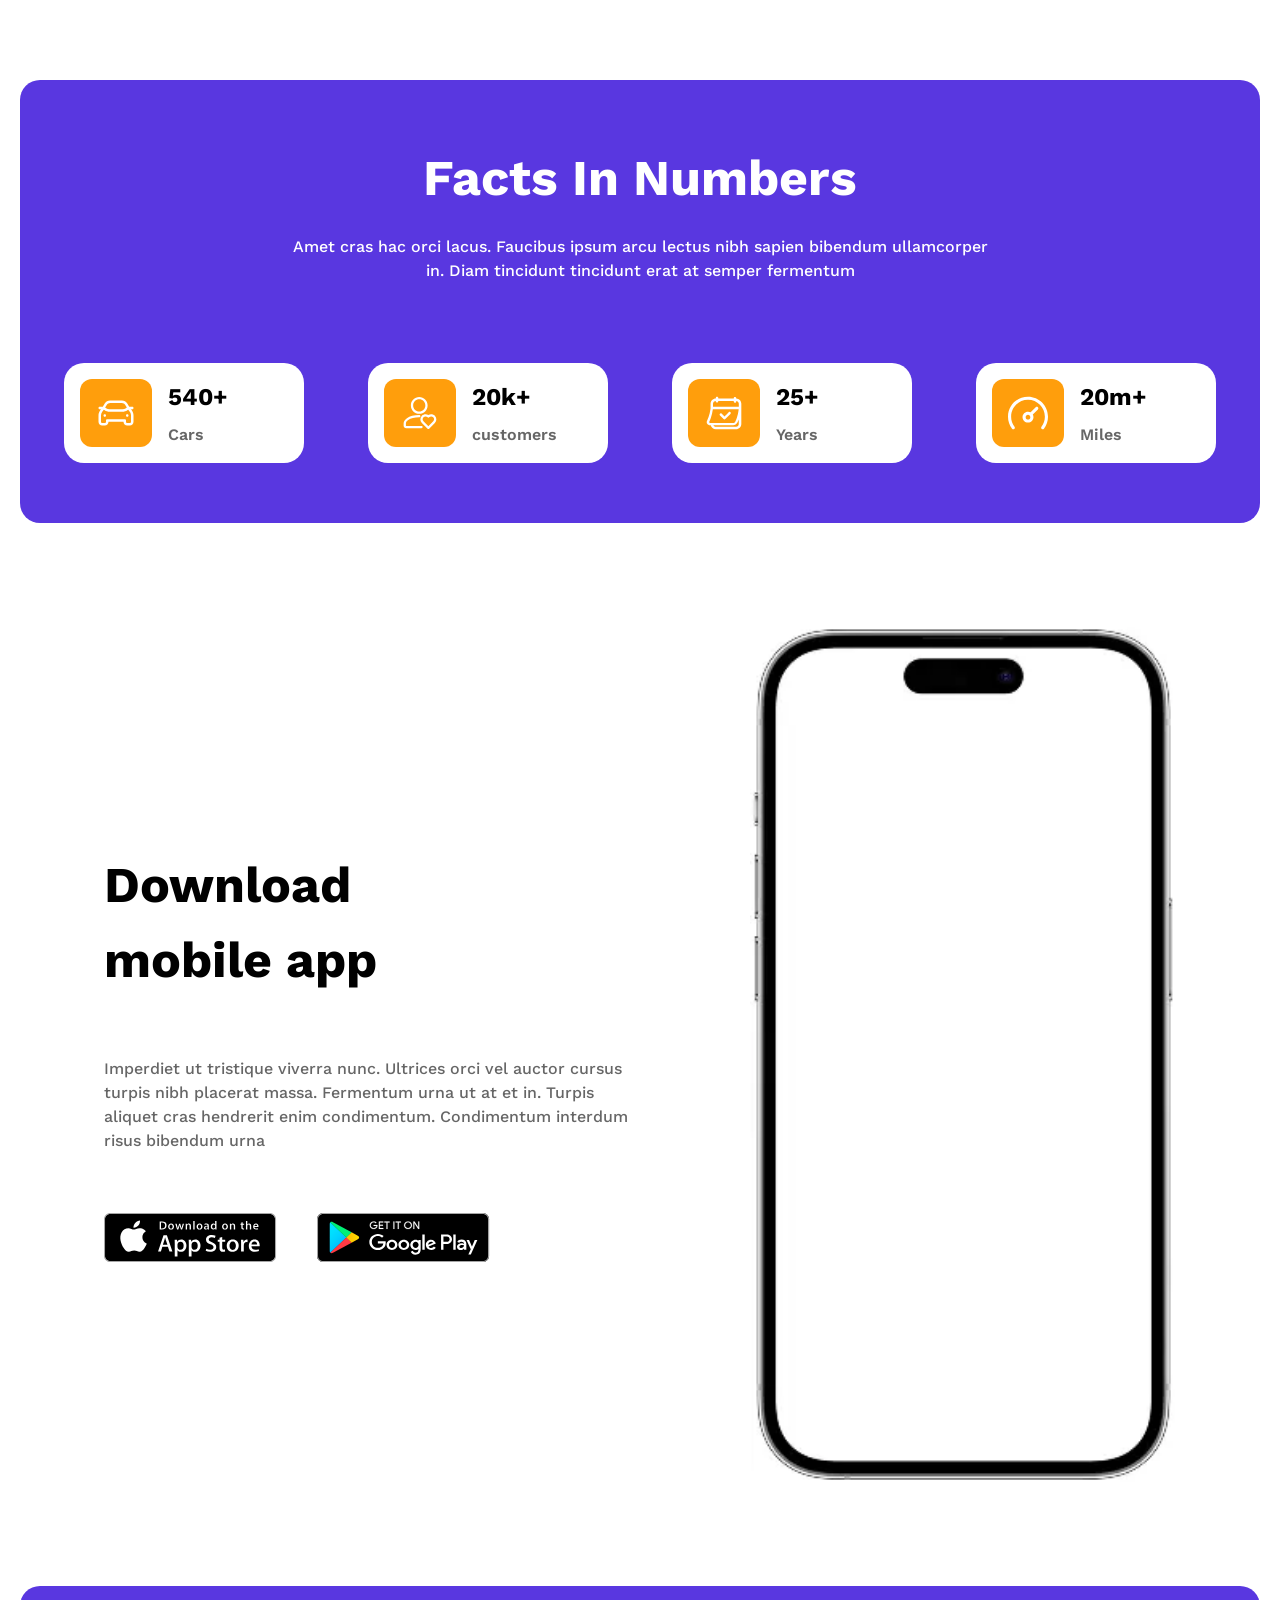
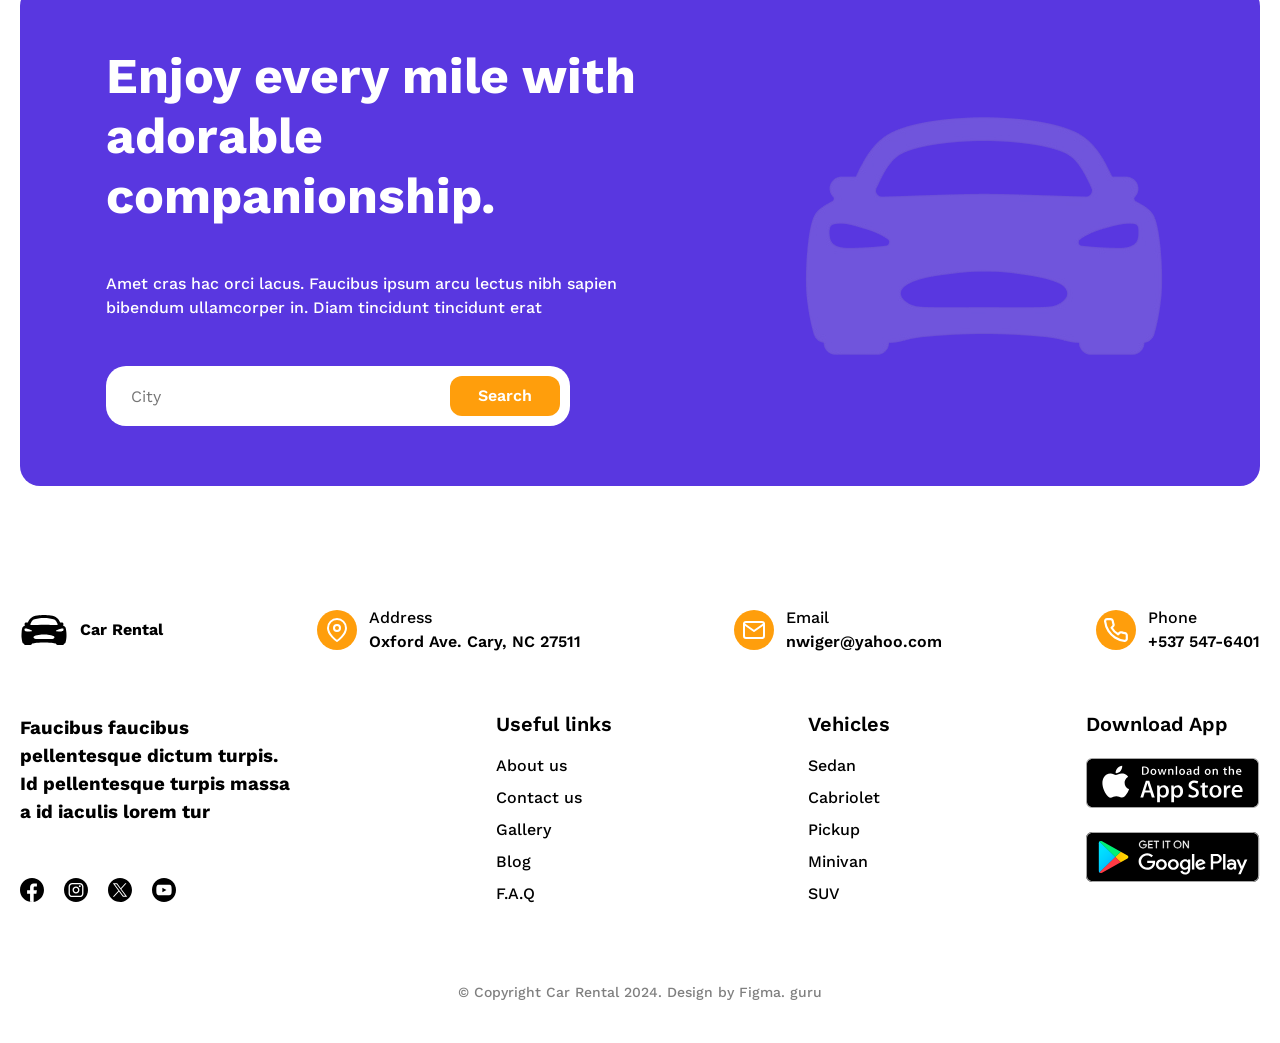
==== commit 4b9f64c1: "Add styles for vehicles and details pages" ====
--- a/index.html
+++ b/index.html
@@ -667,7 +667,7 @@
     </section>
   </main>
 
-  <footer>
+  <footer class="footer">
     <div class="container">
       <div class="footer__inner">
         <div class="footer__content">
--- a/css/components.css
+++ b/css/components.css
@@ -47,7 +47,7 @@
 }
 .header__nav-list {
   display: flex;
-  gap: 20px;
+  gap: 40px;
 }
 .header__nav-list a {
   font-size: 18px;
@@ -79,12 +79,170 @@
 }
 /* footer */
 .footer {
-}
+  padding-block: var(--section-padding-md) 40px;
+}
+.footer__inner {
+  display: flex;
+  flex-direction: column;
+  gap: 80px;
+}
+.footer__content {
+  display: flex;
+  flex-direction: column;
+  gap: 60px;
+}
+.footer-guide {
+  display: flex;
+  justify-content: space-between;
+  align-items: center;
+}
+.footer-guide__item {
+  display: flex;
+  gap: 12px;
+}
+.footer-guide__icon-wrapper {
+  width: 40px;
+  height: 40px;
+  border-radius: 50px;
+  background-color: var(--orange-color);
+  display: flex;
+  align-items: center;
+  justify-content: center;
+  flex-shrink: 0;
+}
+.footer-guide__link {
+  display: flex;
+  align-items: center;
+  gap: 12px;
+  text-decoration: none;
+  color: inherit;
+}
+.footer-guide__link:hover {
+  opacity: 0.8;
+}
+.footer-guide__icon {
+  width: 24px;
+  height: 24px;
+  color: var(--white-color);
+}
+.footer-guide__title {
+  font-size: 16px;
+  font-weight: 500;
+}
+.footer-guide__info {
+  font-size: 16px;
+  font-weight: 600;
+}
+.footer-info {
+  display: flex;
+  justify-content: space-between;
+}
+.footer-info__social {
+  display: flex;
+  flex-direction: column;
+  justify-content: space-between;
+  width: 280px;
+}
+.footer-info__sns {
+  display: flex;
+  gap: 20px;
+}
+.footer-info__logo {
+  width: 24px;
+  height: 24px;
+}
+.footer-info__items {
+  display: flex;
+  flex-direction: column;
+  gap: 24px;
+}
+.footer-info__title {
+  font-size: 20px;
+  font-weight: 600;
+  line-height: 1;
+}
+.footer-info__links {
+  display: flex;
+  flex-direction: column;
+  gap: 16px;
+  line-height: 1;
+}
+.footer-info__link {
+  font-size: 16px;
+  font-weight: 500;
+}
+.footer-info__apps {
+  display: flex;
+  flex-direction: column;
+  gap: 24px;
+}
+.footer__copyright {
+  display: flex;
+  justify-content: center;
+  font-size: 14px;
+  font-weight: 500;
+  color: rgba(0, 0, 0, 0.5);
+}
+/* .vehicle-card */
 .vehicle-card {
-}
-.booking-card {
-}
-.category-button {
-}
+  display: flex;
+  flex-direction: column;
+  gap: 40px;
+  padding: 24px;
+  background-color: #fafafa;
+  border-radius: 20px;
+}
+.vehicle-card__text {
+  display: flex;
+  flex-direction: column;
+  gap: 40px;
+}
+.vehicle-card__header {
+  display: flex;
+  justify-content: space-between;
+}
+.vehicle-card__name {
+  display: flex;
+  flex-direction: column;
+}
+.vehicle-card__title {
+  font-size: 24px;
+  font-weight: 600;
+}
+.vehicle-card__type {
+  font-size: 16px;
+  font-weight: 500;
+  color: rgba(0, 0, 0, 0.6);
+}
+.vehicle-card__price {
+  display: flex;
+  flex-direction: column;
+}
+.vehicle-card__price-value {
+  font-size: 24px;
+  font-weight: 600;
+  color: var(--purple-color);
+}
+.vehicle-card__price-unit {
+  font-size: 14px;
+  font-weight: 500;
+  color: rgba(0, 0, 0, 0.6);
+}
+.vehicle-card__info {
+  display: flex;
+  justify-content: space-between;
+  font-size: 16px;
+  font-weight: 500;
+  color: rgba(0, 0, 0, 0.6);
+}
+.vehicle-card__feature {
+  display: flex;
+  align-items: center;
+  gap: 8px;
+}
+.vehicle-card__link-button {
+  height: 50px;
+}
+/* brand-list */
 .brand-list {
 }
--- a/css/style.css
+++ b/css/style.css
@@ -43,8 +43,8 @@
   background-color: var(--white-color);
 }
 .booking-card {
+  width: 416px;
   padding: 40px;
-  width: 416px;
 }
 .booking-form {
   display: flex;
@@ -226,65 +226,7 @@
   grid-template-columns: repeat(3, 1fr);
   gap: 24px;
 }
-.vehicle-card {
-  display: flex;
-  flex-direction: column;
-  gap: 40px;
-  padding: 24px;
-  background-color: #fafafa;
-  border-radius: 20px;
-}
-.vehicle-card__text {
-  display: flex;
-  flex-direction: column;
-  gap: 40px;
-}
-.vehicle-card__header {
-  display: flex;
-  justify-content: space-between;
-}
-.vehicle-card__name {
-  display: flex;
-  flex-direction: column;
-}
-.vehicle-card__title {
-  font-size: 24px;
-  font-weight: 600;
-}
-.vehicle-card__type {
-  font-size: 16px;
-  font-weight: 500;
-  color: rgba(0, 0, 0, 0.6);
-}
-.vehicle-card__price {
-  display: flex;
-  flex-direction: column;
-}
-.vehicle-card__price-value {
-  font-size: 24px;
-  font-weight: 600;
-  color: var(--purple-color);
-}
-.vehicle-card__price-unit {
-  font-size: 14px;
-  font-weight: 500;
-  color: rgba(0, 0, 0, 0.6);
-}
-.vehicle-card__info {
-  display: flex;
-  justify-content: space-between;
-  font-size: 16px;
-  font-weight: 500;
-  color: rgba(0, 0, 0, 0.6);
-}
-.vehicle-card__feature {
-  display: flex;
-  align-items: center;
-  gap: 8px;
-}
-.vehicle-card__link-button {
-  height: 50px;
-}
+
 /* statistics-banner */
 .statistics-banner {
   padding-block: var(--section-padding-md);
@@ -461,117 +403,189 @@
   width: 380px;
   height: auto;
 }
-/* footer */
-.footer {
-  padding-block: var(--section-padding-md) 40px;
-}
-.footer__inner {
-  display: flex;
-  flex-direction: column;
-  gap: 80px;
-}
-.footer__content {
-  display: flex;
-  flex-direction: column;
+/* vehicle-hero */
+.vehicle-hero__inner {
+  padding-block: var(--section-padding-md);
+  display: flex;
+  flex-direction: column;
+  align-items: center;
+  gap: 40px;
+}
+.vehicle-hero__title {
+  font-size: 50px;
+  font-weight: 700;
+}
+.vehicle-filter {
+  display: flex;
+  gap: 24px;
+}
+.vehicle-filter__link {
+  display: flex;
+  justify-content: center;
+  align-items: center;
+  height: 50px;
+  gap: 8px;
+  padding: 0 24px;
+  border-radius: 50px;
+  border: none;
+  color: var(--black-color);
+  background-color: #f9f9f9;
+}
+.vehicle-filter__link--active {
+  color: var(--white-color);
+  background-color: var(--purple-color);
+}
+.vehicle-filter__link:hover {
+  opacity: 0.85;
+}
+.vehicle-filter__text {
+  font-size: 16px;
+  font-weight: 500;
+}
+.vehicle-filter__icon {
+  width: 28px;
+  height: 28px;
+}
+/* partners */
+.partners {
+  padding-block: var(--section-padding-md);
+}
+.partners__inner {
+  padding: var(--section-padding-md) 40px;
+  background-color: #fafafa;
+}
+.partners__list {
+  display: flex;
+  justify-content: space-between;
+  align-items: center;
+}
+/* vehicle-details */
+.vehicle-details__inner {
+  padding-block: var(--section-padding-md);
+  display: flex;
+  align-items: flex-start;
+  gap: 24px;
+}
+.vehicle-details__left {
+  display: flex;
+  flex-direction: column;
+  gap: 20px;
+}
+.vehicle-details__info {
+  display: flex;
+  flex-direction: column;
+  gap: 20px;
+}
+.vehicle-details__car-name {
+  font-size: 40px;
+  font-weight: 700;
+}
+.vehicle-details__price {
+  display: flex;
+  align-items: center;
+  gap: 4px;
+}
+.vehicle-details__price-value {
+  font-size: 40px;
+  font-weight: 600;
+  color: var(--purple-color);
+}
+.vehicle-details__price-unit {
+  font-size: 16px;
+  font-weight: 500;
+  color: rgba(0, 0, 0, 0.6);
+}
+.vehicle-details__thumbnails {
+  display: flex;
+  gap: 24px;
+}
+.vehicle-details__thumbnail {
+  width: 140px;
+  height: auto;
+}
+.vehicle-details__right {
+  display: flex;
+  flex-direction: column;
+  align-items: flex-start;
+  gap: 64px;
+}
+.vehicle-details__spec-header {
+  display: flex;
+  flex-direction: column;
+  gap: 40px;
+}
+.vehicle-details__spec-heading {
+  font-size: 24px;
+  font-weight: 600;
+  line-height: 1;
+}
+.vehicle-details__spec-items {
+  display: grid;
+  grid-template-columns: repeat(3, 1fr);
+  gap: 24px;
+}
+.vehicle-details__spec-item {
+  display: flex;
+  flex-direction: column;
+  width: 196px;
+  gap: 20px;
+  padding: 24px;
+  border-radius: 12px;
+  background-color: #fafafa;
+}
+.vehicle-details__spec-icon {
+  width: 20px;
+  height: 20px;
+}
+.vehicle-details__spec-contents {
+  display: flex;
+  flex-direction: column;
+  gap: 8px;
+}
+.vehicle-details__spec-title {
+  font-size: 16px;
+  font-weight: 600;
+}
+.vehicle-details__spec-value {
+  font-size: 16px;
+  font-weight: 500;
+  color: rgba(0, 0, 0, 0.6);
+}
+.vehicle-details__button {
+  display: flex;
+  height: 50px;
+  gap: 10px;
+  padding-inline: 100px;
+}
+.vehicle-details__equip {
+  display: flex;
+  flex-direction: column;
+  gap: 40px;
+}
+.vehicle-details__equip-title {
+  font-size: 24px;
+  font-weight: 600;
+}
+.vehicle-details__equip-items {
+  display: flex;
   gap: 60px;
 }
-.footer-guide {
-  display: flex;
-  justify-content: space-between;
-  align-items: center;
-}
-.footer-guide__item {
-  display: flex;
-  gap: 12px;
-}
-.footer-guide__icon-wrapper {
-  width: 40px;
-  height: 40px;
-  border-radius: 50px;
-  background-color: var(--orange-color);
-  display: flex;
-  align-items: center;
-  justify-content: center;
-  flex-shrink: 0;
-}
-.footer-guide__link {
-  display: flex;
-  align-items: center;
-  gap: 12px;
-  text-decoration: none;
-  color: inherit;
-}
-.footer-guide__link:hover {
-  opacity: 0.8;
-}
-.footer-guide__icon {
-  width: 24px;
-  height: 24px;
-  color: var(--white-color);
-}
-.footer-guide__content {
-}
-.footer-guide__title {
-  font-size: 16px;
-  font-weight: 500;
-}
-.footer-guide__info {
-  font-size: 16px;
-  font-weight: 600;
-}
-.footer-info {
-  display: flex;
-  justify-content: space-between;
-}
-.footer-info__social {
-  display: flex;
-  flex-direction: column;
-  justify-content: space-between;
-  width: 280px;
-}
-.footer-info__message {
-}
-.footer-info__sns {
-  display: flex;
-  gap: 20px;
-}
-.footer-info__logo {
-  width: 24px;
-  height: 24px;
-}
-.footer-info__other {
-}
-.footer-info__items {
-  display: flex;
-  flex-direction: column;
-  gap: 24px;
-}
-.footer-info__title {
-  font-size: 20px;
-  font-weight: 600;
-  line-height: 1;
-}
-.footer-info__links {
-  display: flex;
-  flex-direction: column;
+.vehicle-details__equip-items-group {
+  display: flex;
+  flex-direction: column;
+  gap: 17px;
+}
+.vehicle-details__equip-item {
+  display: flex;
   gap: 16px;
-  line-height: 1;
-}
-.footer-info__link {
-  font-size: 16px;
-  font-weight: 500;
-}
-.footer-info__apps {
-  display: flex;
-  flex-direction: column;
-  gap: 24px;
-}
-.footer-info__app {
-}
-.footer__copyright {
-  display: flex;
-  justify-content: center;
-  font-size: 14px;
-  font-weight: 500;
-  color: rgba(0, 0, 0, 0.5);
-}
+}
+.vehicle-details__equip-desc {
+  font-size: 16px;
+  font-weight: 500;
+  color: rgba(0, 0, 0, 0.6);
+}
+/* vehicle-list */
+.vehicle-list__title {
+  font-size: 50px;
+  font-weight: 700;
+}
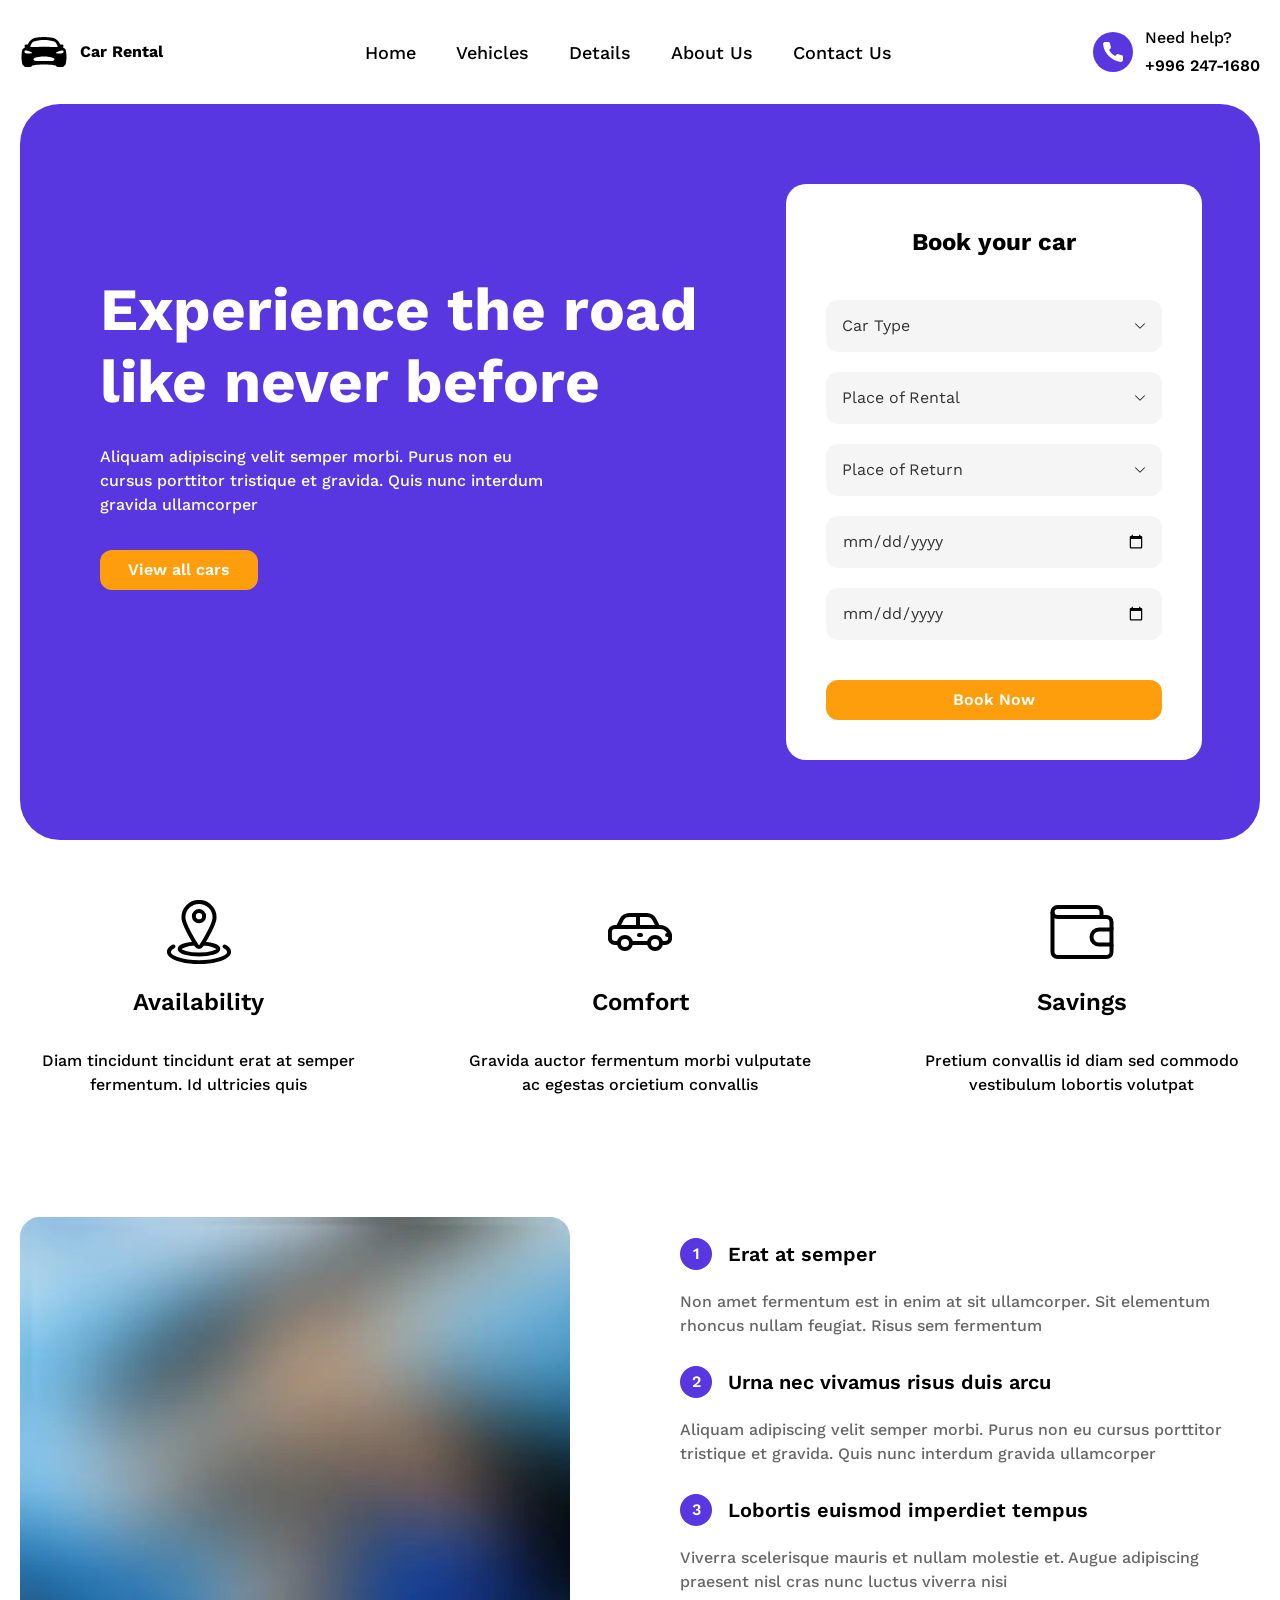
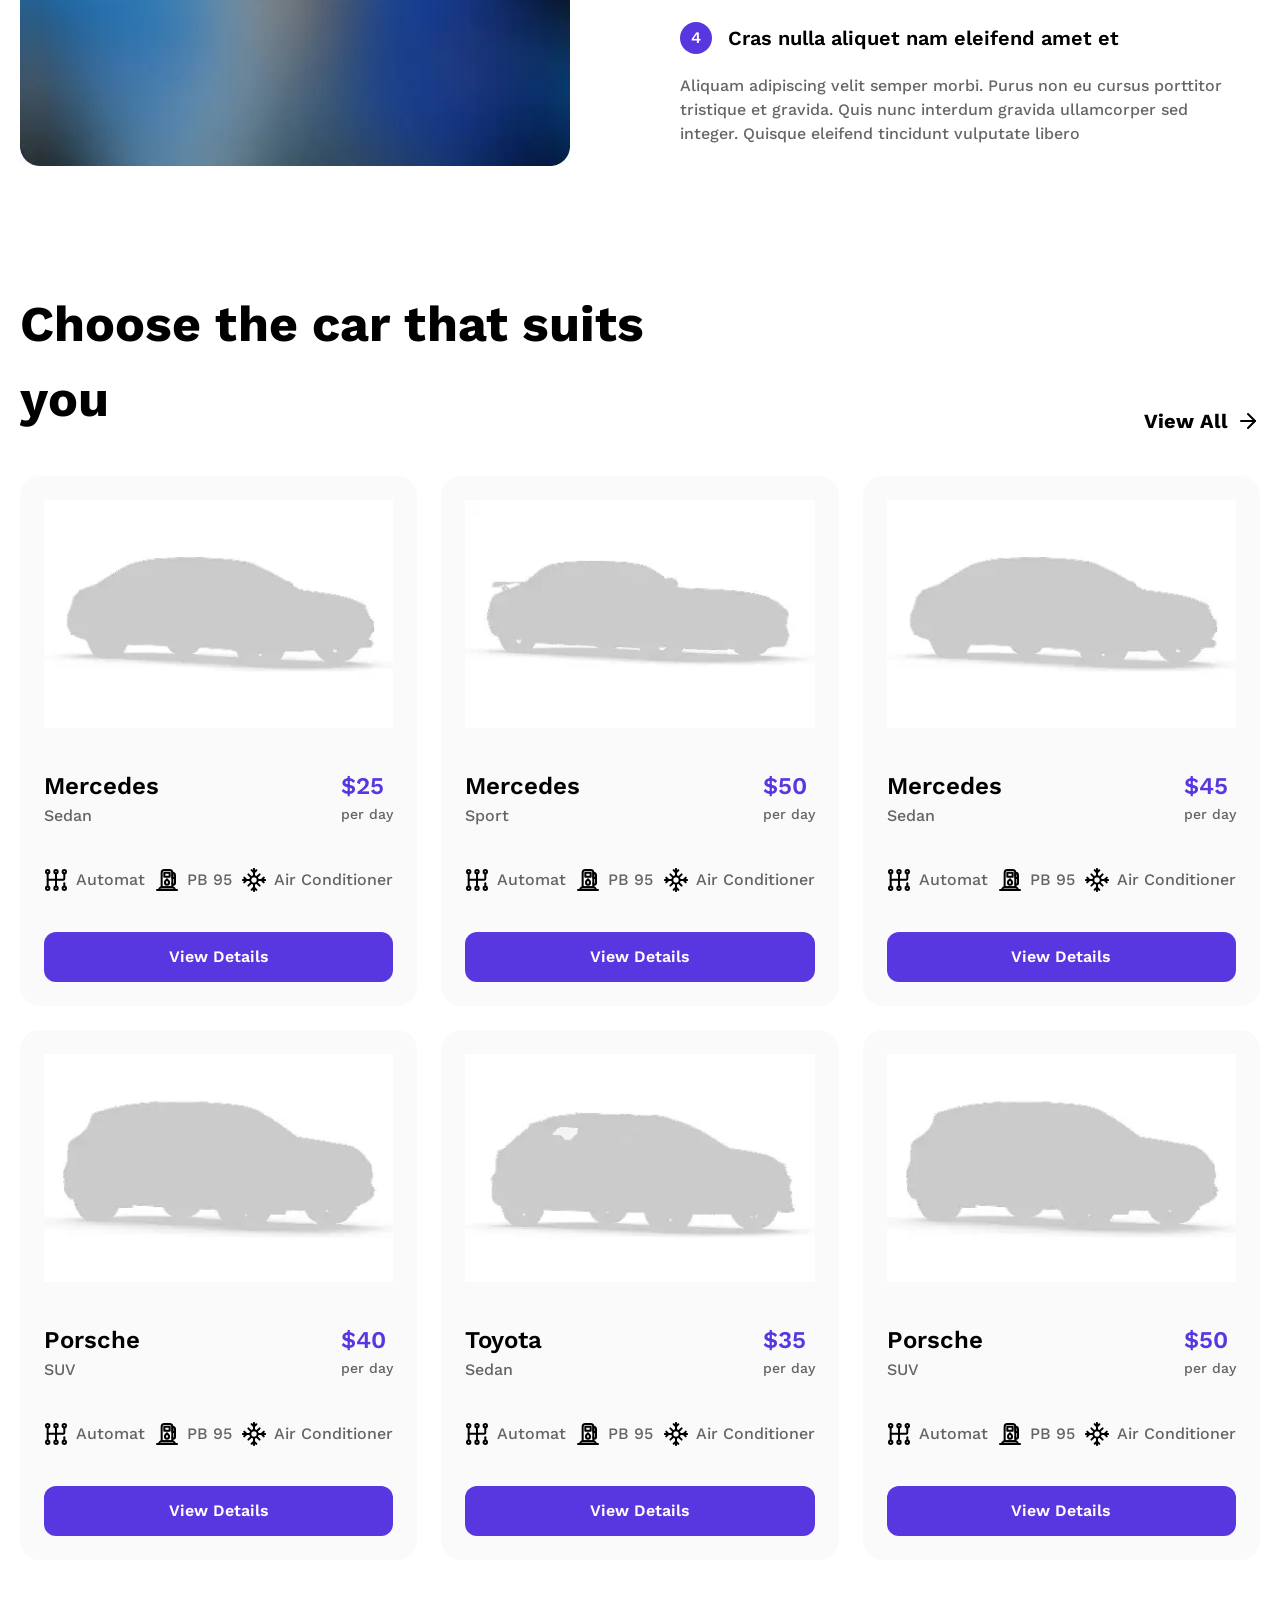
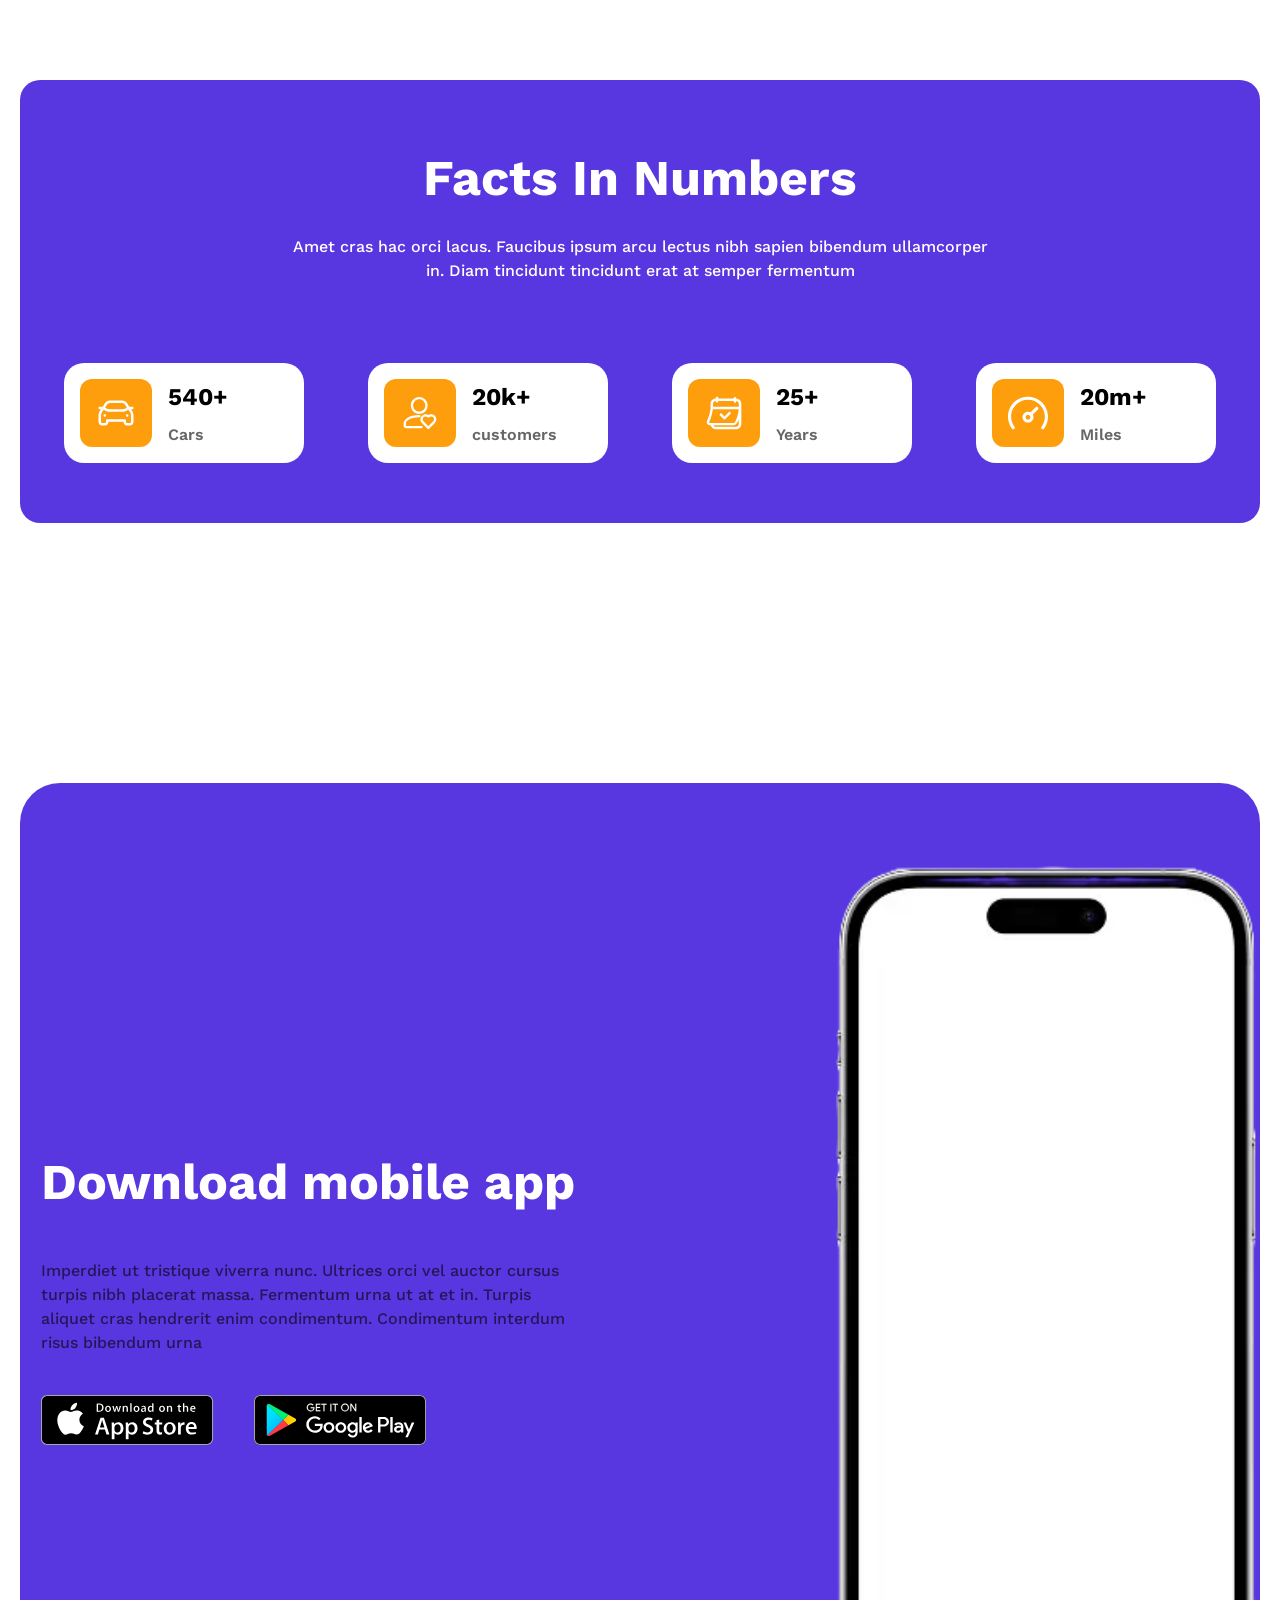
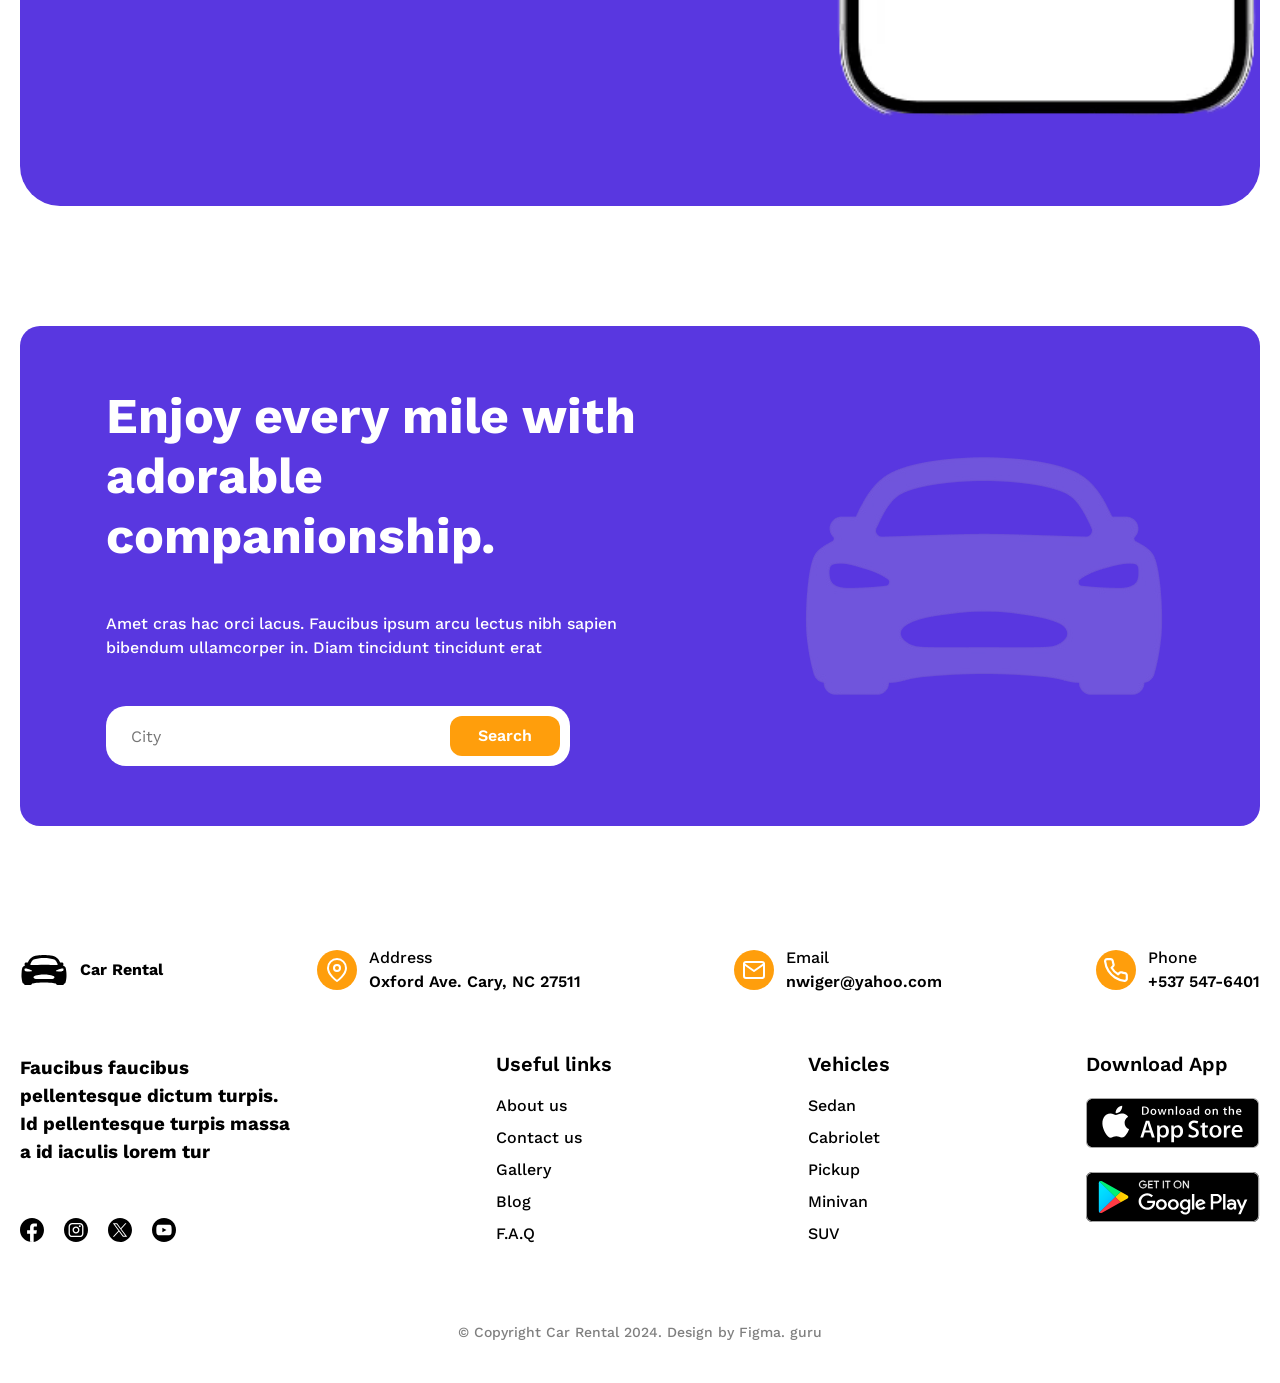
==== commit e25c125b: "Complete About Us page styles" ====
--- a/index.html
+++ b/index.html
@@ -619,14 +619,14 @@
               <a class="mobile-app__link" href="#">
                 <img
                   class="mobile-app__badge"
-                  src="images/app-store-badge.svg"
+                  src="images/app-store-black.svg"
                   alt="Download on the App Store"
                 />
               </a>
               <a class="mobile-app__link" href="#">
                 <img
                   class="mobile-app__badge"
-                  src="images/google-play-badge.svg"
+                  src="images/google-play-black.svg"
                   alt="Get it on Google Play"
                 />
               </a>
@@ -661,7 +661,7 @@
               </button>
             </form>
           </div>
-          <img class="cta-banner__image" src="images/cta-banner.png" alt="" />
+          <img class="cta-banner__image" src="images/banner.png" alt="" />
         </div>
       </div>
     </section>
--- a/css/components.css
+++ b/css/components.css
@@ -246,3 +246,29 @@
 /* brand-list */
 .brand-list {
 }
+/* page-hero */
+.page-hero {
+}
+.page-hero__inner {
+  display: flex;
+  flex-direction: column;
+  align-items: center;
+  gap: 20px;
+  padding-block: 70px;
+}
+.page-hero__title {
+  font-size: 50px;
+  font-weight: 700;
+}
+.breadcrumb {
+}
+.breadcrumb__list {
+  display: flex;
+  font-size: 20px;
+  font-weight: 500;
+}
+.breadcrumb__home {
+  color: #9b9b9b;
+}
+.breadcrumb__page {
+}
--- a/css/style.css
+++ b/css/style.css
@@ -589,3 +589,397 @@
   font-size: 50px;
   font-weight: 700;
 }
+/* about-hero */
+.about-hero {
+}
+.about-hero__inner {
+  padding-block: var(--section-padding-md);
+  display: flex;
+  flex-direction: column;
+  gap: 40px;
+}
+.about-hero__body {
+  display: flex;
+  align-items: flex-start;
+  gap: 80px;
+}
+.about-hero__feature-left {
+}
+.about-hero__feature-title {
+  font-size: 50px;
+  font-weight: 700;
+  line-height: 1.2;
+}
+.about-hero__feature-right {
+  display: flex;
+  flex-direction: column;
+  gap: 24px;
+}
+.about-hero__feature-group {
+  display: flex;
+  gap: 24px;
+}
+.about-hero__feature-item {
+  display: flex;
+  flex-direction: column;
+  width: 416px;
+  gap: 20px;
+}
+.about-hero__feature-subtitle {
+  font-size: 28px;
+  font-weight: 600;
+  line-height: 1.2;
+}
+.about-hero__feature-description {
+  font-size: 16px;
+  font-weight: 500;
+}
+/* .about-video */
+.about-video {
+}
+.about-video__inner {
+  position: relative;
+  padding-top: var(--section-padding-md);
+  display: flex;
+  flex-direction: column;
+  align-items: center;
+  gap: 10px;
+}
+.about-video__play {
+  position: absolute;
+  top: 50%;
+  left: 50%;
+  transform: translate(-50%, -50%);
+  width: 80px;
+  height: 80px;
+  border-radius: 50%;
+  background-color: var(--purple-color);
+  display: flex;
+  justify-content: center;
+  align-items: center;
+  padding: 0;
+  border: none;
+  cursor: pointer;
+}
+.sr-only {
+  position: absolute;
+  width: 1px;
+  height: 1px;
+  padding: 0;
+  margin: -1px;
+  overflow: hidden;
+  clip: rect(0, 0, 0, 0);
+  white-space: nowrap;
+  border: 0;
+}
+/* about-stats  */
+.about-stats {
+}
+.about-stats__inner {
+  padding: var(--section-padding-md);
+}
+.about-stats__items {
+  display: flex;
+  justify-content: space-between;
+}
+.about-stats__item {
+  display: flex;
+  flex-direction: column;
+}
+.about-stats__number {
+  font-size: 80px;
+  font-weight: 700;
+  line-height: 1.2;
+  color: var(--purple-color);
+}
+.about-stats__unit {
+  font-size: 20px;
+  font-weight: 700;
+}
+/* about-info */
+.about-info {
+}
+.about-info__inner {
+  padding-block: var(--section-padding-md);
+  display: flex;
+  gap: 86px;
+}
+.about-info__left {
+  display: flex;
+  flex-direction: column;
+  gap: 40px;
+}
+.about-info__title {
+  max-width: 643px;
+  font-size: 50px;
+  font-weight: 700;
+}
+.about-info__desc {
+  font-size: 16px;
+  font-weight: 500;
+  color: rgba(0, 0, 0, 0.6);
+}
+.about-info__items {
+  display: grid;
+  grid-template-columns: 1fr 1fr;
+  gap: 24px 40px;
+}
+.about-info__item {
+  display: flex;
+  gap: 10px;
+}
+.about-info__check {
+  width: 32px;
+  height: 32px;
+  flex-shrink: 0;
+}
+.about-info__exp {
+  max-width: 260px;
+  font-size: 16px;
+  font-weight: 500;
+  color: rgba(0, 0, 0, 0.6);
+}
+.about-info__img {
+  width: 100%;
+  max-width: 550px;
+  border-radius: 20px;
+  object-fit: cover;
+  flex-shrink: 0;
+}
+/* mobile-app */
+.mobile-app {
+  padding-block: 200px var(--section-padding-md);
+}
+.mobile-app__inner {
+  position: relative;
+  display: flex;
+  padding-block: 80px;
+  background-color: var(--purple-color);
+  border-radius: 40px;
+}
+
+.mobile-app__content {
+  display: flex;
+  flex-direction: column;
+  gap: 40px;
+  width: 55%;
+  margin-left: auto;
+}
+.mobile-app__text {
+  display: flex;
+  flex-direction: column;
+  gap: 40px;
+}
+.mobile-app__header {
+  display: flex;
+  flex-direction: column;
+  gap: 4px;
+}
+.mobile-app__label {
+  font-size: 16px;
+  font-weight: 500;
+  color: var(--white-color);
+}
+.mobile-app__title {
+  font-size: 50px;
+  font-weight: 700;
+  color: var(--white-color);
+  white-space: nowrap;
+}
+.mobile-app__desc {
+  max-width: 600px;
+  font-size: 16px;
+  font-weight: 500;
+  color: var(--white-color);
+}
+.mobile-app__stores {
+  display: flex;
+  gap: 24px;
+}
+.mobile-app__phone {
+  position: absolute;
+  left: 170px;
+  top: -160px;
+  width: 270px;
+  z-index: 1;
+}
+/* about-reviews */
+.about-reviews {
+}
+
+.about-reviews__inner {
+  display: flex;
+  flex-direction: column;
+  align-items: center;
+  gap: 40px;
+  padding-block: var(--section-padding-md);
+}
+
+.about-reviews__title {
+  font-size: 50px;
+  font-weight: 700;
+}
+
+.about-reviews__body {
+  display: flex;
+  gap: 24px;
+}
+
+.about-reviews__card {
+}
+
+.about-reviews__item {
+  position: relative;
+  width: 416px;
+  height: 480px;
+  background-color: #f9f9f9;
+  border-radius: 16px;
+  overflow: hidden;
+}
+
+.about-reviews__content {
+  display: flex;
+  flex-direction: column;
+
+  padding: 50px 50px 0;
+}
+
+.about-reviews__quote {
+  width: 40px;
+  height: auto;
+  margin-bottom: 45px;
+}
+
+.about-reviews__desc {
+  display: flex;
+  align-items: center;
+  text-align: center;
+  margin: 0;
+  font-size: 18px;
+  font-weight: 500;
+  line-height: 1.3;
+}
+
+.about-reviews__customer {
+  position: absolute;
+  left: 0;
+  bottom: 0;
+  width: 100%;
+  height: 124px;
+
+  display: flex;
+  flex-direction: column;
+  align-items: center;
+
+  background-color: var(--purple-color);
+}
+
+.about-reviews__img {
+  position: absolute;
+  top: 0;
+  left: 50%;
+  transform: translate(-50%, -50%);
+
+  width: 84px;
+  height: 84px;
+  border-radius: 50%;
+  object-fit: cover;
+}
+
+.about-reviews__companyname {
+  margin: 54px 0 4px;
+  font-size: 16px;
+  font-weight: 500;
+  color: rgba(255, 255, 255, 0.6);
+  line-height: 1;
+}
+
+.about-reviews__name {
+  margin: 0;
+  font-size: 20px;
+  font-weight: 600;
+  color: var(--white-color);
+  line-height: 1;
+}
+/* about-question */
+.about-question {
+}
+.about-question__inner {
+  padding-block: var(--section-padding-md);
+  display: flex;
+  flex-direction: column;
+  gap: 40px;
+}
+.about-question__title {
+  text-align: center;
+  font-size: 50px;
+  font-weight: 700;
+}
+.about-question__items {
+  display: flex;
+  flex-direction: column;
+  gap: 24px;
+}
+.about-question__item {
+  display: flex;
+  flex-direction: column;
+  gap: 24px;
+  padding: 40px;
+  border: 2px solid #e5e5e5;
+  border-radius: 20px;
+}
+.about-question__header {
+  display: flex;
+  justify-content: space-between;
+}
+.about-question__question {
+  font-size: 24px;
+  font-weight: 600;
+}
+.about-question__answer {
+  font-size: 20px;
+  font-weight: 500;
+  color: rgba(0, 0, 0, 0.6);
+}
+/* about-banner */
+.about-banner {
+  padding-block: var(--section-padding-md);
+}
+.about-banner__inner {
+  padding: var(--section-padding-sm) 80px;
+  display: flex;
+  gap: 102px;
+  background-color: var(--purple-color);
+  border-radius: 20px;
+}
+.about-banner__content {
+  display: flex;
+  flex-direction: column;
+  gap: 40px;
+}
+.about-banner__text {
+  display: flex;
+  flex-direction: column;
+  gap: 24px;
+}
+.about-banner__title {
+  font-size: 50px;
+  font-weight: 700;
+  color: var(--white-color);
+}
+.about-banner__subtitle {
+  font-size: 40px;
+  font-weight: 600;
+  color: var(--white-color);
+}
+.about-banner__description {
+  font-size: 16px;
+  font-weight: 500px;
+  color: var(--white-color);
+}
+.about-banner__button {
+  display: inline-flex;
+  width: fit-content;
+}
+.cta-banner__image {
+}
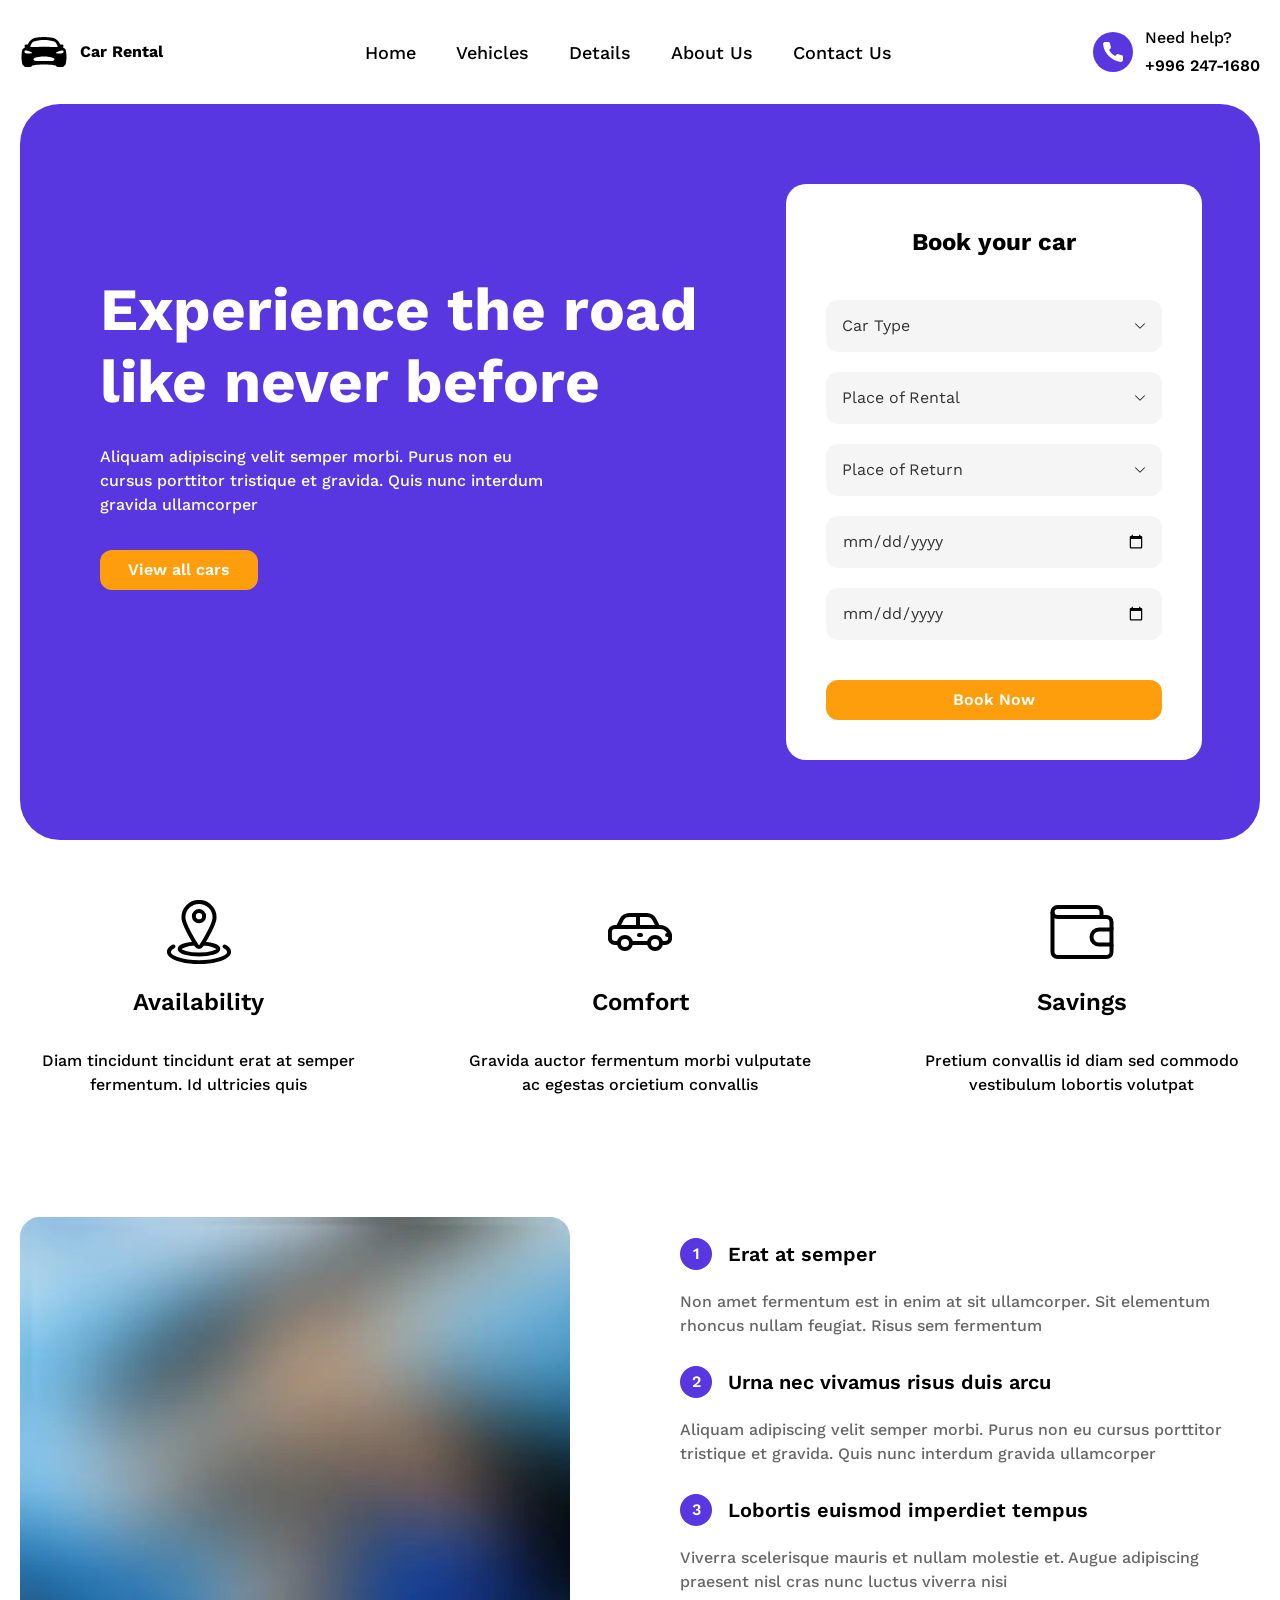
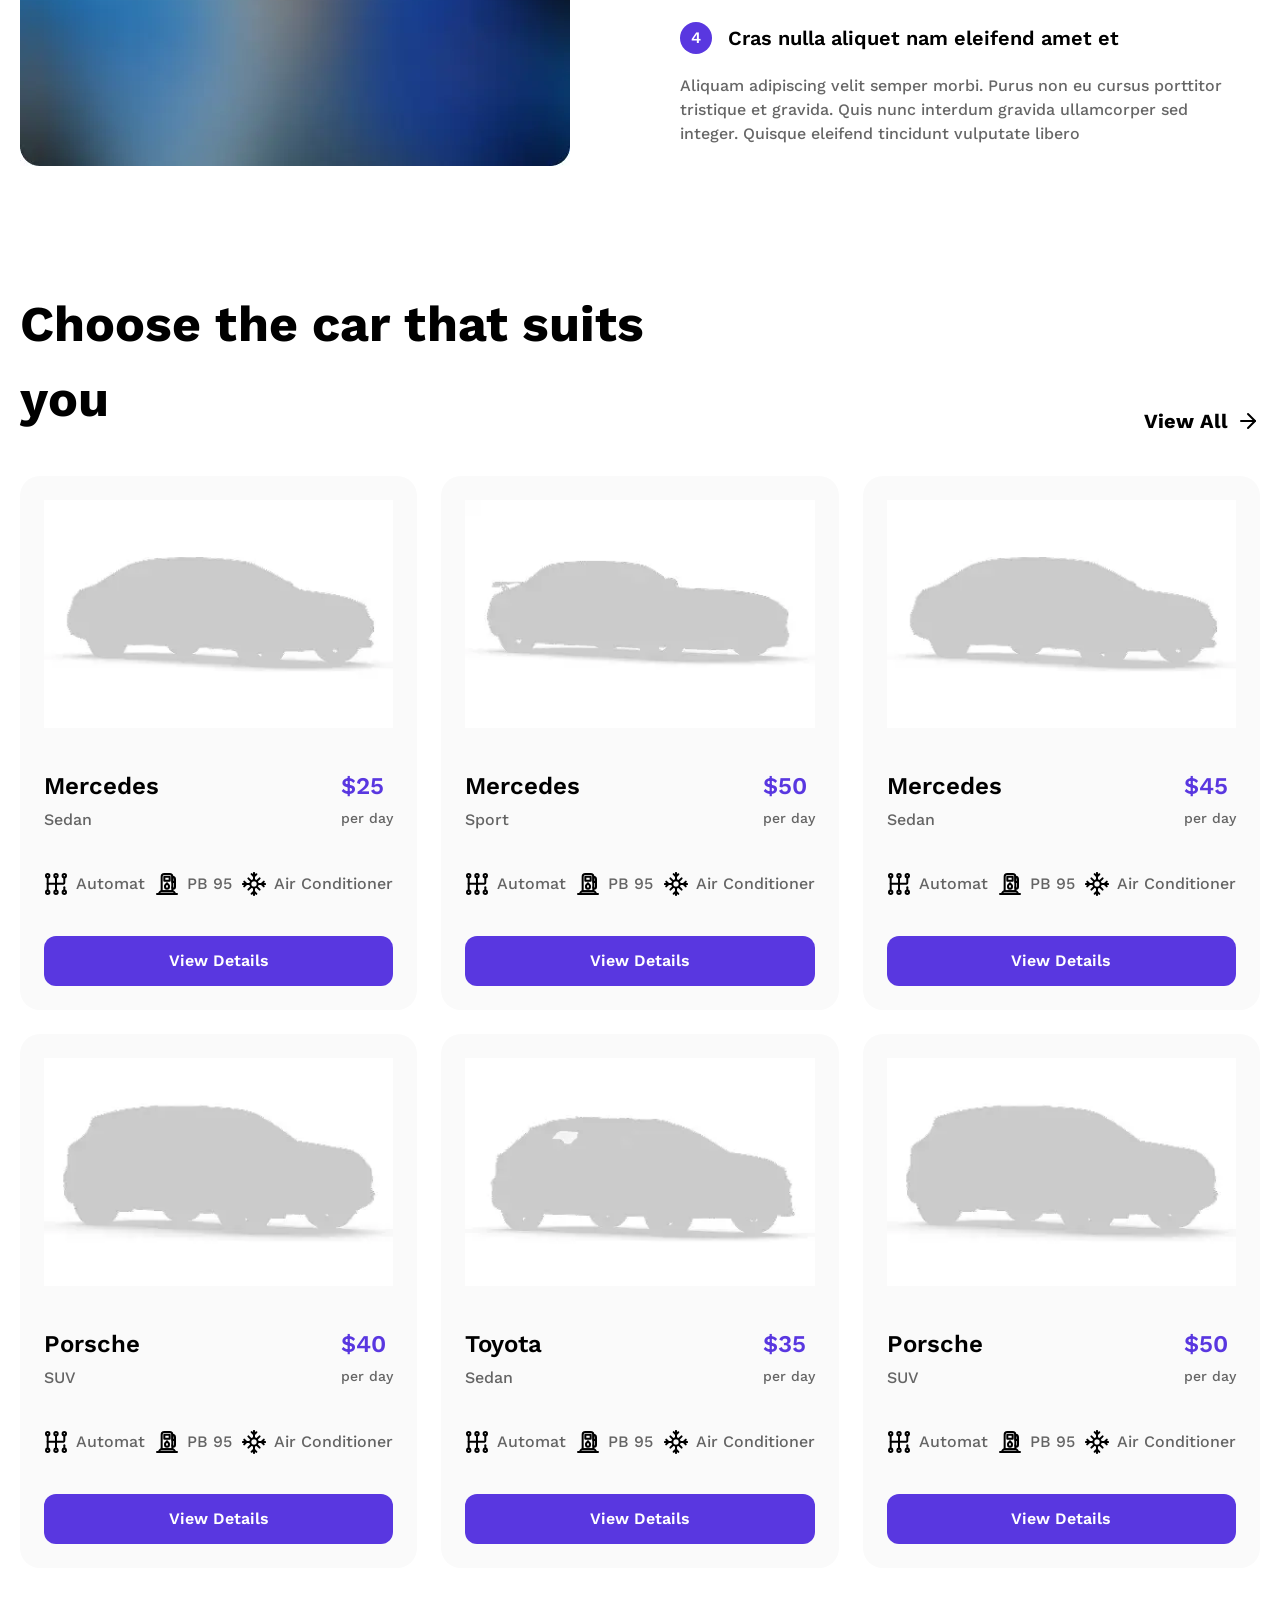
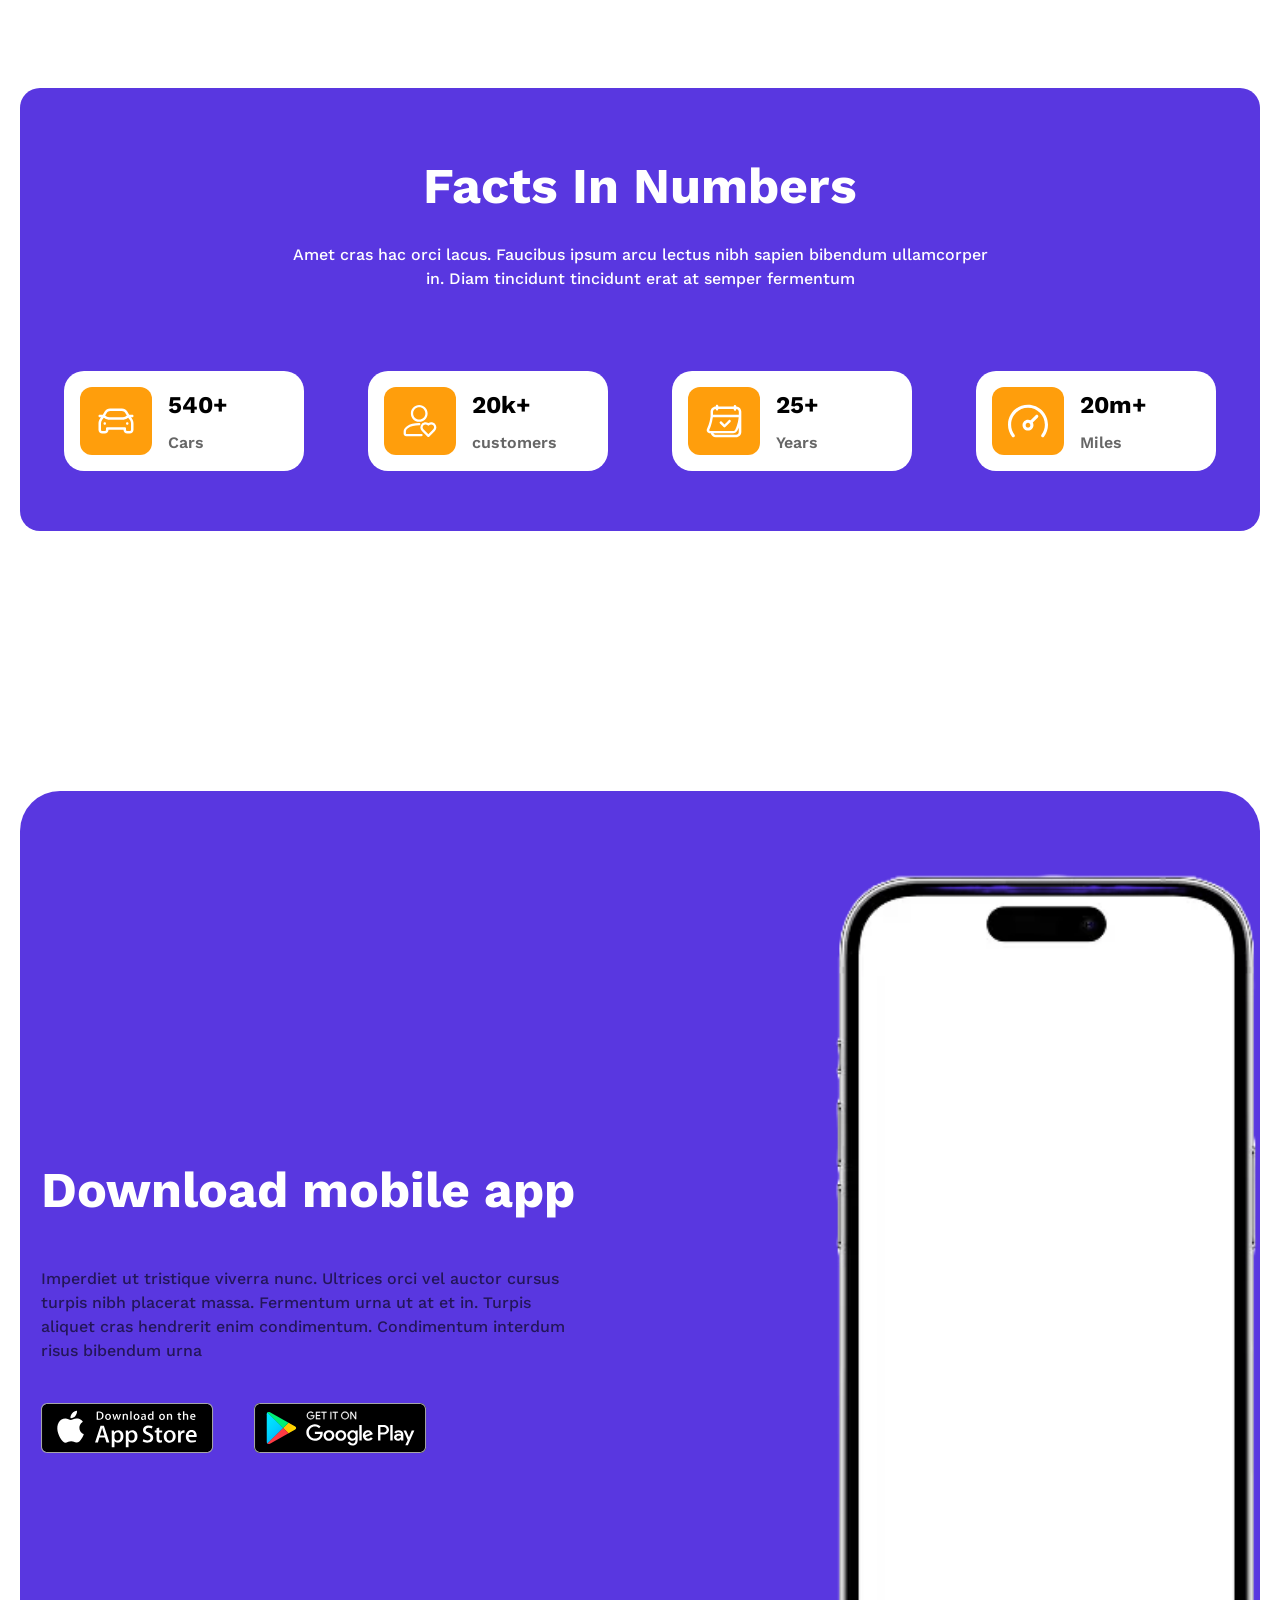
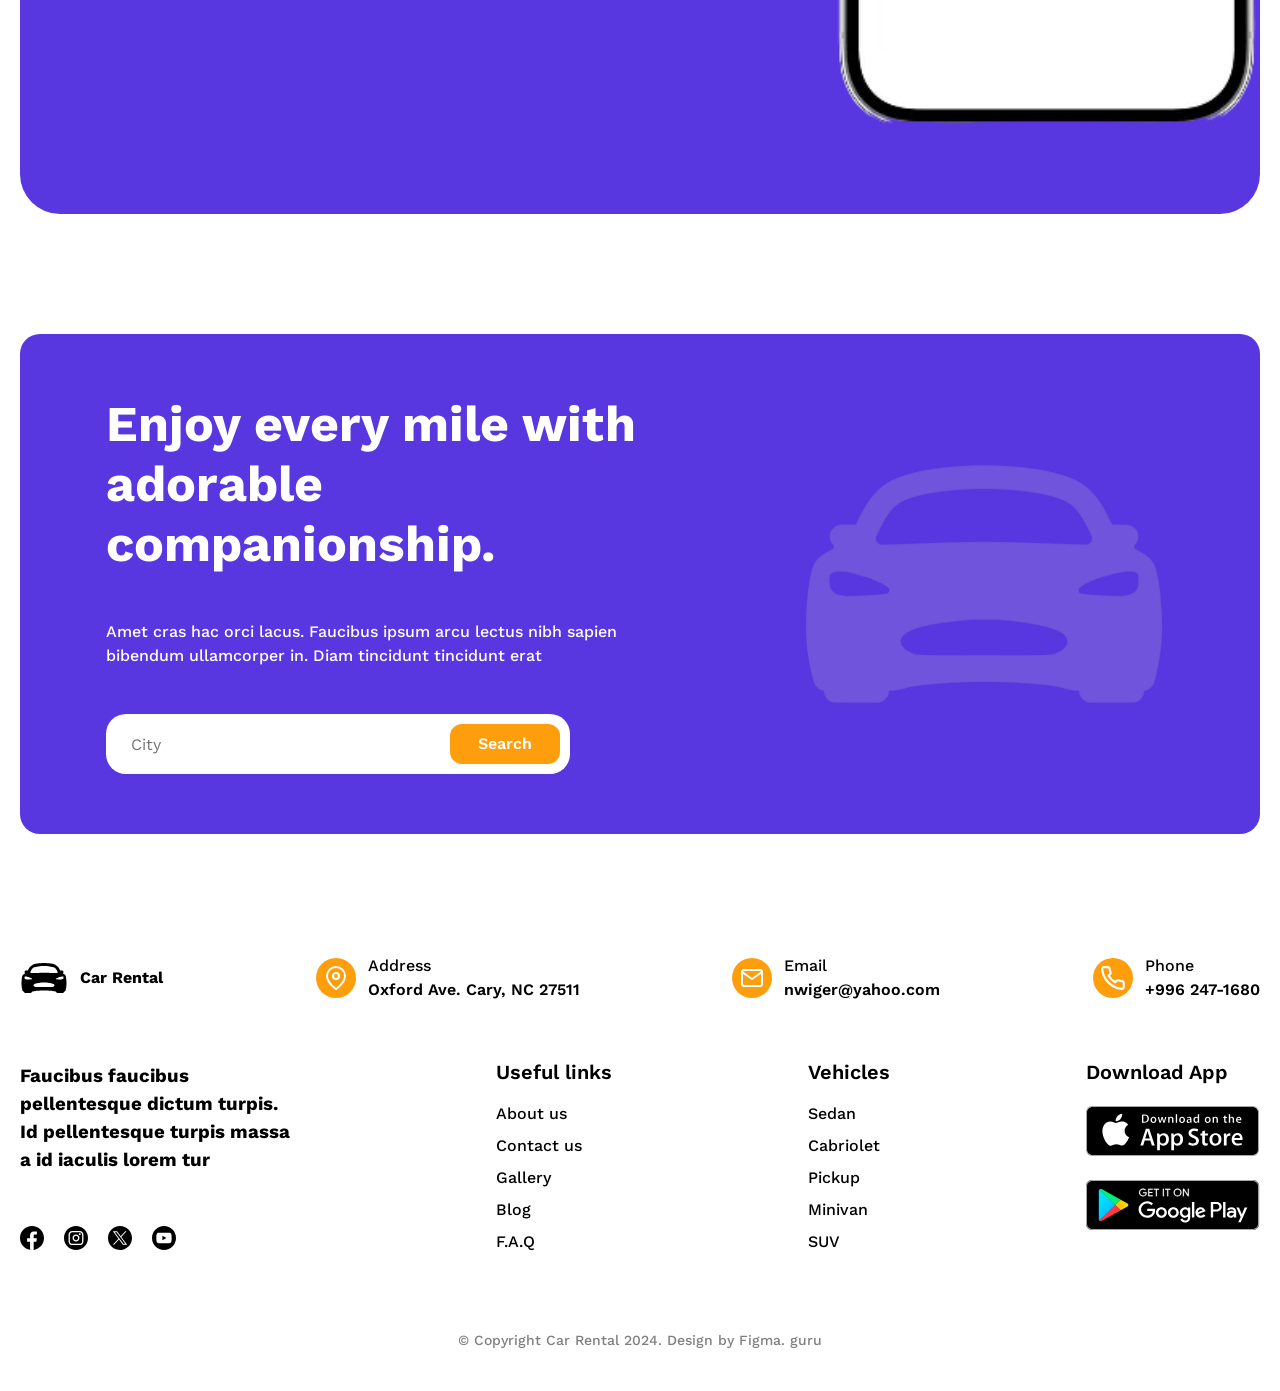
==== commit ce8a0dba: "Adjust page layout and styles" ====
--- a/index.html
+++ b/index.html
@@ -1,800 +1,842 @@
-<head>
-  <meta charset="UTF-8" />
-  <meta name="viewport" content="width=device-width, initial-scale=1.0" />
-
-  <title>Car Rental</title>
-
-  <link rel="preconnect" href="https://fonts.googleapis.com" />
-  <link rel="preconnect" href="https://fonts.gstatic.com" crossorigin />
-  <link
-    href="https://fonts.googleapis.com/css2?family=Work+Sans:wght@400..700&display=swap"
-    rel="stylesheet"
-  />
-
-  <link rel="stylesheet" href="css/reset.css" />
-  <link rel="stylesheet" href="css/base.css" />
-  <link rel="stylesheet" href="css/components.css" />
-  <link rel="stylesheet" href="css/style.css" />
-</head>
-<body>
-  <header class="header">
-    <div class="container">
-      <div class="header__wrapper">
-        <a class="page__logo" href="index.html">
-          <img src="images/logo.svg" alt="" />
-          <span>Car Rental</span>
-        </a>
-        <nav class="header__nav">
-          <ul class="header__nav-list">
-            <li><a href="index.html">Home</a></li>
-            <li><a href="vehicles.html">Vehicles</a></li>
-            <li><a href="details.html">Details</a></li>
-            <li><a href="about.html">About Us</a></li>
-            <li><a href="contact.html">Contact Us</a></li>
-          </ul>
-        </nav>
-        <div class="header__phone">
-          <img src="images/phone.svg" alt="" />
-          <div class="header__phone-info">
-            <p>Need help?</p>
-            <a href="tel:+9962471680"> +996 247-1680 </a>
+<!doctype html>
+<html lang="en">
+  <head>
+    <meta charset="UTF-8" />
+    <meta name="viewport" content="width=device-width, initial-scale=1.0" />
+
+    <title>Car Rental</title>
+
+    <link rel="preconnect" href="https://fonts.googleapis.com" />
+    <link rel="preconnect" href="https://fonts.gstatic.com" crossorigin />
+    <link
+      href="https://fonts.googleapis.com/css2?family=Work+Sans:wght@400..700&display=swap"
+      rel="stylesheet"
+    />
+
+    <link rel="stylesheet" href="css/reset.css" />
+    <link rel="stylesheet" href="css/base.css" />
+    <link rel="stylesheet" href="css/components.css" />
+    <link rel="stylesheet" href="css/style.css" />
+  </head>
+  <body>
+    <header class="header">
+      <div class="container">
+        <div class="header__wrapper">
+          <a class="page__logo" href="index.html">
+            <img src="images/logo.svg" alt="" />
+            <span>Car Rental</span>
+          </a>
+          <nav class="header__nav">
+            <ul class="header__nav-list">
+              <li><a href="index.html">Home</a></li>
+              <li><a href="vehicles.html">Vehicles</a></li>
+              <li><a href="details.html">Details</a></li>
+              <li><a href="about.html">About Us</a></li>
+              <li><a href="contact.html">Contact Us</a></li>
+            </ul>
+          </nav>
+          <div class="header__phone">
+            <img src="images/phone.svg" alt="" />
+            <div class="header__phone-info">
+              <p>Need help?</p>
+              <a href="tel:+9962471680"> +996 247-1680 </a>
+            </div>
           </div>
         </div>
       </div>
-    </div>
-  </header>
-
-  <main>
-    <section class="hero">
-      <div class="container">
-        <div class="hero__inner">
-          <div class="hero__body">
-            <div class="hero__content">
-              <div class="hero__text">
-                <h1 class="hero__title">
-                  Experience the road like never before
-                </h1>
-                <p class="hero__description">
-                  Aliquam adipiscing velit semper morbi. Purus non eu cursus
-                  porttitor tristique et gravida. Quis nunc interdum gravida
-                  ullamcorper
-                </p>
-              </div>
-              <a href="vehicles.html" class="btn btn--primary hero__button">
-                View all cars
-              </a>
-            </div>
-
-            <div class="hero__booking">
-              <div class="booking-card">
-                <form class="booking-form" action="">
-                  <h2 class="booking-form__title">Book your car</h2>
-                  <div class="booking-form__body">
-                    <div class="booking-form__fields">
-                      <div class="form-group">
-                        <label for="car-type">Car Type</label>
-                        <div class="select-wrapper">
-                          <select id="car-type" name="car-type">
-                            <option value="">Car Type</option>
-                            <option value="sedan">Sedan</option>
-                            <option value="suv">SUV</option>
-                            <option value="sports">Sports</option>
-                          </select>
-                          <img
-                            src="images/arrow-down.svg"
-                            alt=""
-                            class="select-arrow"
+    </header>
+
+    <main>
+      <section class="hero">
+        <div class="container">
+          <div class="hero__inner">
+            <div class="hero__body">
+              <div class="hero__content">
+                <div class="hero__text">
+                  <h1 class="hero__title">
+                    Experience the road like never before
+                  </h1>
+                  <p class="hero__description">
+                    Aliquam adipiscing velit semper morbi. Purus non eu cursus
+                    porttitor tristique et gravida. Quis nunc interdum gravida
+                    ullamcorper
+                  </p>
+                </div>
+                <a href="vehicles.html" class="btn btn--primary hero__button">
+                  View all cars
+                </a>
+              </div>
+
+              <div class="hero__booking">
+                <div class="booking-card">
+                  <form class="booking-form" action="">
+                    <h2 class="booking-form__title">Book your car</h2>
+                    <div class="booking-form__body">
+                      <div class="booking-form__fields">
+                        <div class="form-group">
+                          <label for="car-type">Car Type</label>
+                          <div class="select-wrapper">
+                            <select id="car-type" name="car-type">
+                              <option value="">Car Type</option>
+                              <option value="sedan">Sedan</option>
+                              <option value="suv">SUV</option>
+                              <option value="sports">Sports</option>
+                            </select>
+                            <img
+                              src="images/arrow-down.svg"
+                              alt=""
+                              class="select-arrow"
+                            />
+                          </div>
+                        </div>
+                        <div class="form-group">
+                          <label for="pickup-location">Place of Rental</label>
+                          <div class="select-wrapper">
+                            <select id="pickup-location" name="pickup-location">
+                              <option value="">Place of Rental</option>
+                              <option value="tokyo">Tokyo Station</option>
+                              <option value="shinjuku">Shinjuku</option>
+                              <option value="shibuya">Shibuya</option>
+                              <option value="haneda">Haneda Airport</option>
+                              <option value="narita">Narita Airport</option>
+                            </select>
+                            <img
+                              src="images/arrow-down.svg"
+                              alt=""
+                              class="select-arrow"
+                            />
+                          </div>
+                        </div>
+                        <div class="form-group">
+                          <label for="return-location">Place of Return</label>
+                          <div class="select-wrapper">
+                            <select id="return-location" name="return-location">
+                              <option value="">Place of Return</option>
+                              <option value="tokyo">Tokyo Station</option>
+                              <option value="shinjuku">Shinjuku</option>
+                              <option value="shibuya">Shibuya</option>
+                              <option value="haneda">Haneda Airport</option>
+                              <option value="narita">Narita Airport</option>
+                            </select>
+                            <img
+                              src="images/arrow-down.svg"
+                              alt=""
+                              class="select-arrow"
+                            />
+                          </div>
+                        </div>
+                        <div class="form-group">
+                          <label for="rental-date">Rental date</label>
+                          <input
+                            type="date"
+                            id="rental-date"
+                            name="rental-date"
                           />
                         </div>
-                      </div>
-                      <div class="form-group">
-                        <label for="pickup-location">Place of Rental</label>
-                        <div class="select-wrapper">
-                          <select id="pickup-location" name="pickup-location">
-                            <option value="">Place of Rental</option>
-                            <option value="tokyo">Tokyo Station</option>
-                            <option value="shinjuku">Shinjuku</option>
-                            <option value="shibuya">Shibuya</option>
-                            <option value="haneda">Haneda Airport</option>
-                            <option value="narita">Narita Airport</option>
-                          </select>
-                          <img
-                            src="images/arrow-down.svg"
-                            alt=""
-                            class="select-arrow"
+                        <div class="form-group">
+                          <label for="return-date">Return date</label>
+                          <input
+                            type="date"
+                            id="return-date"
+                            name="return-date"
                           />
                         </div>
                       </div>
-                      <div class="form-group">
-                        <label for="return-location">Place of Return</label>
-                        <div class="select-wrapper">
-                          <select id="return-location" name="return-location">
-                            <option value="">Place of Return</option>
-                            <option value="tokyo">Tokyo Station</option>
-                            <option value="shinjuku">Shinjuku</option>
-                            <option value="shibuya">Shibuya</option>
-                            <option value="haneda">Haneda Airport</option>
-                            <option value="narita">Narita Airport</option>
-                          </select>
-                          <img
-                            src="images/arrow-down.svg"
-                            alt=""
-                            class="select-arrow"
-                          />
-                        </div>
-                      </div>
-                      <div class="form-group">
-                        <label for="rental-date">Rental Date</label>
-                        <input
-                          type="date"
-                          id="rental-date"
-                          name="rental-date"
-                        />
-                      </div>
-                      <div class="form-group">
-                        <label for="return-date">Return date</label>
-                        <input
-                          type="date"
-                          id="return-date"
-                          name="return-date"
-                        />
-                      </div>
-                    </div>
-                    <button
-                      type="submit"
-                      class="btn btn--primary booking-form__button"
-                    >
-                      Book Now
-                    </button>
-                  </div>
-                </form>
+                      <button
+                        type="submit"
+                        class="btn btn--primary booking-form__button"
+                      >
+                        Book Now
+                      </button>
+                    </div>
+                  </form>
+                </div>
               </div>
             </div>
           </div>
         </div>
-      </div>
-    </section>
-
-    <section class="features">
-      <div class="container">
-        <div class="features__inner">
-          <article class="feature-card">
-            <div class="feature-card__header">
-              <img
-                class="feature-card__icon"
-                src="images/availability.svg"
-                alt=""
-              />
-              <h3 class="feature-card__title">Availability</h3>
-            </div>
-            <p class="feature-card__description">
-              Diam tincidunt tincidunt erat at semper fermentum. Id ultricies
-              quis
-            </p>
-          </article>
-          <article class="feature-card">
-            <div class="feature-card__header">
-              <img class="feature-card__icon" src="images/comfort.svg" alt="" />
-              <h3 class="feature-card__title">Comfort</h3>
-            </div>
-            <p class="feature-card__description">
-              Gravida auctor fermentum morbi vulputate ac egestas orcietium
-              convallis
-            </p>
-          </article>
-          <article class="feature-card">
-            <div class="feature-card__header">
-              <img class="feature-card__icon" src="images/savings.svg" alt="" />
-              <h3 class="feature-card__title">Savings</h3>
-            </div>
-            <p class="feature-card__description">
-              Pretium convallis id diam sed commodo vestibulum lobortis volutpat
-            </p>
-          </article>
-        </div>
-      </div>
-    </section>
-
-    <section class="about-feature">
-      <div class="container">
-        <div class="about-feature__inner">
-          <div class="about-feature__image">
-            <img src="images/about-car.webp" alt="" />
-          </div>
-
-          <ul class="about-feature__list">
-            <li class="about-feature__item">
-              <article class="about-item">
-                <div class="about-item__header">
-                  <span class="about-item__number">1</span>
-                  <h3 class="about-item__title">Erat at semper</h3>
-                </div>
-                <p class="about-item__description">
-                  Non amet fermentum est in enim at sit ullamcorper. Sit
-                  elementum rhoncus nullam feugiat. Risus sem fermentum
-                </p>
-              </article>
-            </li>
-            <li class="about-feature__item">
-              <article class="about-item">
-                <div class="about-item__header">
-                  <span class="about-item__number">2</span>
-
-                  <h3 class="about-item__title">
-                    Urna nec vivamus risus duis arcu
-                  </h3>
-                </div>
-                <p class="about-item__description">
-                  Aliquam adipiscing velit semper morbi. Purus non eu cursus
-                  porttitor tristique et gravida. Quis nunc interdum gravida
-                  ullamcorper
-                </p>
-              </article>
-            </li>
-
-            <li class="about-feature__item">
-              <article class="about-item">
-                <div class="about-item__header">
-                  <span class="about-item__number">3</span>
-
-                  <h3 class="about-item__title">
-                    Lobortis euismod imperdiet tempus
-                  </h3>
-                </div>
-                <p class="about-item__description">
-                  Viverra scelerisque mauris et nullam molestie et. Augue
-                  adipiscing praesent nisl cras nunc luctus viverra nisi
-                </p>
-              </article>
-            </li>
-
-            <li class="about-feature__item">
-              <article class="about-item">
-                <div class="about-item__header">
-                  <span class="about-item__number">4</span>
-
-                  <h3 class="about-item__title">
-                    Cras nulla aliquet nam eleifend amet et
-                  </h3>
-                </div>
-                <p class="about-item__description">
-                  Aliquam adipiscing velit semper morbi. Purus non eu cursus
-                  porttitor tristique et gravida. Quis nunc interdum gravida
-                  ullamcorper sed integer. Quisque eleifend tincidunt vulputate
-                  libero
-                </p>
-              </article>
-            </li>
-          </ul>
-        </div>
-      </div>
-    </section>
-
-    <section class="vehicle-list">
-      <div class="container">
-        <div class="vehicle-list__inner">
-          <div class="vehicle-list__header">
-            <h2 class="vehicle-list__heading">Choose the car that suits you</h2>
-            <a href="vehicles.html" class="vehicle-list__link">
-              <span>View All</span>
-              <img src="images/arrow-right.svg" alt="" />
-            </a>
-          </div>
-          <ul class="vehicle-list__items">
-            <li>
-              <article class="vehicle-card">
-                <div class="vehicle-card__image">
-                  <img
-                    src="images/vehicles/mercedes-sedan.webp"
-                    alt="Mercedes Sedan"
-                  />
-                </div>
-                <div class="vehicle-card__text">
-                  <div class="vehicle-card__header">
-                    <div class="vehicle-card__name">
-                      <h3 class="vehicle-card__title">Mercedes</h3>
-                      <p class="vehicle-card__type">Sedan</p>
-                    </div>
-                    <p class="vehicle-card__price">
-                      <span class="vehicle-card__price-value">$25</span>
-                      <span class="vehicle-card__price-unit">per day</span>
-                    </p>
-                  </div>
-                  <div class="vehicle-card__info">
-                    <div class="vehicle-card__feature">
-                      <img src="images/automat.svg" alt="" />
-                      <span>Automat</span>
-                    </div>
-
-                    <div class="vehicle-card__feature">
-                      <img src="images/PB-95.svg" alt="" />
-                      <span>PB 95</span>
-                    </div>
-
-                    <div class="vehicle-card__feature">
-                      <img src="images/air-conditioner.svg" alt="" />
-                      <span>Air Conditioner</span>
-                    </div>
-                  </div>
-                </div>
-                <a class="btn btn--secondary vehicle-card__link-button" href="">
-                  View Details
-                </a>
-              </article>
-            </li>
-            <li>
-              <article class="vehicle-card">
-                <div class="vehicle-card__image">
-                  <img
-                    src="images/vehicles/mercedes-sport.webp"
-                    alt="Mercedes Sport"
-                  />
-                </div>
-                <div class="vehicle-card__text">
-                  <div class="vehicle-card__header">
-                    <div class="vehicle-card__name">
-                      <h3 class="vehicle-card__title">Mercedes</h3>
-                      <p class="vehicle-card__type">Sport</p>
-                    </div>
-                    <p class="vehicle-card__price">
-                      <span class="vehicle-card__price-value">$50</span>
-                      <span class="vehicle-card__price-unit">per day</span>
-                    </p>
-                  </div>
-                  <div class="vehicle-card__info">
-                    <div class="vehicle-card__feature">
-                      <img src="images/automat.svg" alt="" />
-                      <span>Automat</span>
-                    </div>
-
-                    <div class="vehicle-card__feature">
-                      <img src="images/PB-95.svg" alt="" />
-                      <span>PB 95</span>
-                    </div>
-
-                    <div class="vehicle-card__feature">
-                      <img src="images/air-conditioner.svg" alt="" />
-                      <span>Air Conditioner</span>
-                    </div>
-                  </div>
-                </div>
-                <a class="btn btn--secondary vehicle-card__link-button" href="">
-                  View Details
-                </a>
-              </article>
-            </li>
-            <li>
-              <article class="vehicle-card">
-                <div class="vehicle-card__image">
-                  <img
-                    src="images/vehicles/mercedes-sedan.webp"
-                    alt="Mercedes Sedan"
-                  />
-                </div>
-                <div class="vehicle-card__text">
-                  <div class="vehicle-card__header">
-                    <div class="vehicle-card__name">
-                      <h3 class="vehicle-card__title">Mercedes</h3>
-                      <p class="vehicle-card__type">Sedan</p>
-                    </div>
-                    <p class="vehicle-card__price">
-                      <span class="vehicle-card__price-value">$45</span>
-                      <span class="vehicle-card__price-unit">per day</span>
-                    </p>
-                  </div>
-                  <div class="vehicle-card__info">
-                    <div class="vehicle-card__feature">
-                      <img src="images/automat.svg" alt="" />
-                      <span>Automat</span>
-                    </div>
-
-                    <div class="vehicle-card__feature">
-                      <img src="images/PB-95.svg" alt="" />
-                      <span>PB 95</span>
-                    </div>
-
-                    <div class="vehicle-card__feature">
-                      <img src="images/air-conditioner.svg" alt="" />
-                      <span>Air Conditioner</span>
-                    </div>
-                  </div>
-                </div>
-                <a class="btn btn--secondary vehicle-card__link-button" href="">
-                  View Details
-                </a>
-              </article>
-            </li>
-            <li>
-              <article class="vehicle-card">
-                <div class="vehicle-card__image">
-                  <img
-                    src="images/vehicles/porsche-suv.webp"
-                    alt="Porsche Suv"
-                  />
-                </div>
-                <div class="vehicle-card__text">
-                  <div class="vehicle-card__header">
-                    <div class="vehicle-card__name">
-                      <h3 class="vehicle-card__title">Porsche</h3>
-                      <p class="vehicle-card__type">SUV</p>
-                    </div>
-                    <p class="vehicle-card__price">
-                      <span class="vehicle-card__price-value">$40</span>
-                      <span class="vehicle-card__price-unit">per day</span>
-                    </p>
-                  </div>
-                  <div class="vehicle-card__info">
-                    <div class="vehicle-card__feature">
-                      <img src="images/automat.svg" alt="" />
-                      <span>Automat</span>
-                    </div>
-
-                    <div class="vehicle-card__feature">
-                      <img src="images/PB-95.svg" alt="" />
-                      <span>PB 95</span>
-                    </div>
-
-                    <div class="vehicle-card__feature">
-                      <img src="images/air-conditioner.svg" alt="" />
-                      <span>Air Conditioner</span>
-                    </div>
-                  </div>
-                </div>
-                <a class="btn btn--secondary vehicle-card__link-button" href="">
-                  View Details
-                </a>
-              </article>
-            </li>
-            <li>
-              <article class="vehicle-card">
-                <div class="vehicle-card__image">
-                  <img
-                    src="images/vehicles/toyota-sedan.webp"
-                    alt="Toyota Sedan"
-                  />
-                </div>
-                <div class="vehicle-card__text">
-                  <div class="vehicle-card__header">
-                    <div class="vehicle-card__name">
-                      <h3 class="vehicle-card__title">Toyota</h3>
-                      <p class="vehicle-card__type">Sedan</p>
-                    </div>
-                    <p class="vehicle-card__price">
-                      <span class="vehicle-card__price-value">$35</span>
-                      <span class="vehicle-card__price-unit">per day</span>
-                    </p>
-                  </div>
-                  <div class="vehicle-card__info">
-                    <div class="vehicle-card__feature">
-                      <img src="images/automat.svg" alt="" />
-                      <span>Automat</span>
-                    </div>
-
-                    <div class="vehicle-card__feature">
-                      <img src="images/PB-95.svg" alt="" />
-                      <span>PB 95</span>
-                    </div>
-
-                    <div class="vehicle-card__feature">
-                      <img src="images/air-conditioner.svg" alt="" />
-                      <span>Air Conditioner</span>
-                    </div>
-                  </div>
-                </div>
-                <a class="btn btn--secondary vehicle-card__link-button" href="">
-                  View Details
-                </a>
-              </article>
-            </li>
-            <li>
-              <article class="vehicle-card">
-                <div class="vehicle-card__image">
-                  <img
-                    src="images/vehicles/porsche-suv.webp"
-                    alt="Porsche Suv"
-                  />
-                </div>
-                <div class="vehicle-card__text">
-                  <div class="vehicle-card__header">
-                    <div class="vehicle-card__name">
-                      <h3 class="vehicle-card__title">Porsche</h3>
-                      <p class="vehicle-card__type">SUV</p>
-                    </div>
-                    <p class="vehicle-card__price">
-                      <span class="vehicle-card__price-value">$50</span>
-                      <span class="vehicle-card__price-unit">per day</span>
-                    </p>
-                  </div>
-                  <div class="vehicle-card__info">
-                    <div class="vehicle-card__feature">
-                      <img src="images/automat.svg" alt="" />
-                      <span>Automat</span>
-                    </div>
-
-                    <div class="vehicle-card__feature">
-                      <img src="images/PB-95.svg" alt="" />
-                      <span>PB 95</span>
-                    </div>
-
-                    <div class="vehicle-card__feature">
-                      <img src="images/air-conditioner.svg" alt="" />
-                      <span>Air Conditioner</span>
-                    </div>
-                  </div>
-                </div>
-                <a class="btn btn--secondary vehicle-card__link-button" href="">
-                  View Details
-                </a>
-              </article>
-            </li>
-          </ul>
-        </div>
-      </div>
-    </section>
-
-    <section class="statistics-banner">
-      <div class="container">
-        <div class="statistics-banner__inner">
-          <div class="statistics-banner__header">
-            <h1 class="statistics-banner__title">Facts In Numbers</h1>
-            <p class="statistics-banner__description">
-              Amet cras hac orci lacus. Faucibus ipsum arcu lectus nibh sapien
-              bibendum ullamcorper in. Diam tincidunt tincidunt erat at semper
-              fermentum
-            </p>
-          </div>
-          <div class="statistics-banner__items">
-            <article class="statistics-card">
-              <div class="statistics-card__icon-wrapper">
+      </section>
+
+      <section class="features">
+        <div class="container">
+          <div class="features__inner">
+            <article class="feature-card">
+              <div class="feature-card__header">
                 <img
-                  class="statistics-card__icon"
-                  src="images/statistics-cars.svg"
+                  class="feature-card__icon"
+                  src="images/availability.svg"
                   alt=""
                 />
-              </div>
-              <div class="statistics-card__info">
-                <h3 class="statistics-card__number">540+</h3>
-                <p class="statistics-card__unit">Cars</p>
-              </div>
+                <h3 class="feature-card__title">Availability</h3>
+              </div>
+              <p class="feature-card__description">
+                Diam tincidunt tincidunt erat at semper fermentum. Id ultricies
+                quis
+              </p>
             </article>
-
-            <article class="statistics-card">
-              <div class="statistics-card__icon-wrapper">
+            <article class="feature-card">
+              <div class="feature-card__header">
                 <img
-                  class="statistics-card__icon"
-                  src="images/statistics-customers.svg"
+                  class="feature-card__icon"
+                  src="images/comfort.svg"
                   alt=""
                 />
-              </div>
-
-              <div class="statistics-card__info">
-                <h3 class="statistics-card__number">20k+</h3>
-                <p class="statistics-card__unit">customers</p>
-              </div>
+                <h3 class="feature-card__title">Comfort</h3>
+              </div>
+              <p class="feature-card__description">
+                Gravida auctor fermentum morbi vulputate ac egestas orcietium
+                convallis
+              </p>
             </article>
-            <article class="statistics-card">
-              <div class="statistics-card__icon-wrapper">
+            <article class="feature-card">
+              <div class="feature-card__header">
                 <img
-                  class="statistics-card__icon"
-                  src="images/statistics-years.svg"
+                  class="feature-card__icon"
+                  src="images/savings.svg"
                   alt=""
                 />
-              </div>
-              <div class="statistics-card__info">
-                <h3 class="statistics-card__number">25+</h3>
-                <p class="statistics-card__unit">Years</p>
-              </div>
-            </article>
-            <article class="statistics-card">
-              <div class="statistics-card__icon-wrapper">
-                <img
-                  class="statistics-card__icon"
-                  src="images/statistics-miles.svg"
-                  alt=""
-                />
-              </div>
-              <div class="statistics-card__info">
-                <h3 class="statistics-card__number">20m+</h3>
-                <p class="statistics-card__unit">Miles</p>
-              </div>
+                <h3 class="feature-card__title">Savings</h3>
+              </div>
+              <p class="feature-card__description">
+                Pretium convallis id diam sed commodo vestibulum lobortis
+                volutpat
+              </p>
             </article>
           </div>
         </div>
-      </div>
-    </section>
-
-    <section class="mobile-app">
-      <div class="container">
-        <div class="mobile-app__inner">
-          <div class="mobile-app__content">
-            <h2 class="mobile-app__title">Download mobile app</h2>
-            <p class="mobile-app__description">
-              Imperdiet ut tristique viverra nunc. Ultrices orci vel auctor
-              cursus turpis nibh placerat massa. Fermentum urna ut at et in.
-              Turpis aliquet cras hendrerit enim condimentum. Condimentum
-              interdum risus bibendum urna
-            </p>
-
-            <div class="mobile-app__links">
-              <a class="mobile-app__link" href="#">
-                <img
-                  class="mobile-app__badge"
-                  src="images/app-store-black.svg"
-                  alt="Download on the App Store"
-                />
+      </section>
+
+      <section class="about-feature">
+        <div class="container">
+          <div class="about-feature__inner">
+            <div class="about-feature__image">
+              <img src="images/about-car.webp" alt="" />
+            </div>
+
+            <ul class="about-feature__list">
+              <li class="about-feature__item">
+                <article class="about-item">
+                  <div class="about-item__header">
+                    <span class="about-item__number">1</span>
+                    <h3 class="about-item__title">Erat at semper</h3>
+                  </div>
+                  <p class="about-item__description">
+                    Non amet fermentum est in enim at sit ullamcorper. Sit
+                    elementum rhoncus nullam feugiat. Risus sem fermentum
+                  </p>
+                </article>
+              </li>
+              <li class="about-feature__item">
+                <article class="about-item">
+                  <div class="about-item__header">
+                    <span class="about-item__number">2</span>
+
+                    <h3 class="about-item__title">
+                      Urna nec vivamus risus duis arcu
+                    </h3>
+                  </div>
+                  <p class="about-item__description">
+                    Aliquam adipiscing velit semper morbi. Purus non eu cursus
+                    porttitor tristique et gravida. Quis nunc interdum gravida
+                    ullamcorper
+                  </p>
+                </article>
+              </li>
+
+              <li class="about-feature__item">
+                <article class="about-item">
+                  <div class="about-item__header">
+                    <span class="about-item__number">3</span>
+
+                    <h3 class="about-item__title">
+                      Lobortis euismod imperdiet tempus
+                    </h3>
+                  </div>
+                  <p class="about-item__description">
+                    Viverra scelerisque mauris et nullam molestie et. Augue
+                    adipiscing praesent nisl cras nunc luctus viverra nisi
+                  </p>
+                </article>
+              </li>
+
+              <li class="about-feature__item">
+                <article class="about-item">
+                  <div class="about-item__header">
+                    <span class="about-item__number">4</span>
+
+                    <h3 class="about-item__title">
+                      Cras nulla aliquet nam eleifend amet et
+                    </h3>
+                  </div>
+                  <p class="about-item__description">
+                    Aliquam adipiscing velit semper morbi. Purus non eu cursus
+                    porttitor tristique et gravida. Quis nunc interdum gravida
+                    ullamcorper sed integer. Quisque eleifend tincidunt
+                    vulputate libero
+                  </p>
+                </article>
+              </li>
+            </ul>
+          </div>
+        </div>
+      </section>
+
+      <section class="vehicle-list">
+        <div class="container">
+          <div class="vehicle-list__inner">
+            <div class="vehicle-list__header">
+              <h2 class="vehicle-list__heading">
+                Choose the car that suits you
+              </h2>
+              <a href="vehicles.html" class="vehicle-list__link">
+                <span>View All</span>
+                <img src="images/arrow-right.svg" alt="" />
               </a>
-              <a class="mobile-app__link" href="#">
-                <img
-                  class="mobile-app__badge"
-                  src="images/google-play-black.svg"
-                  alt="Get it on Google Play"
-                />
-              </a>
-            </div>
+            </div>
+            <ul class="vehicle-list__items">
+              <li>
+                <article class="vehicle-card">
+                  <div class="vehicle-card__image">
+                    <img
+                      src="images/vehicles/mercedes-sedan.webp"
+                      alt="Mercedes Sedan"
+                    />
+                  </div>
+                  <div class="vehicle-card__text">
+                    <div class="vehicle-card__header">
+                      <div class="vehicle-card__name">
+                        <h3 class="vehicle-card__title">Mercedes</h3>
+                        <p class="vehicle-card__type">Sedan</p>
+                      </div>
+                      <p class="vehicle-card__price">
+                        <span class="vehicle-card__price-value">$25</span>
+                        <span class="vehicle-card__price-unit">per day</span>
+                      </p>
+                    </div>
+                    <div class="vehicle-card__info">
+                      <div class="vehicle-card__feature">
+                        <img src="images/automat.svg" alt="" />
+                        <span>Automat</span>
+                      </div>
+
+                      <div class="vehicle-card__feature">
+                        <img src="images/PB-95.svg" alt="" />
+                        <span>PB 95</span>
+                      </div>
+
+                      <div class="vehicle-card__feature">
+                        <img src="images/air-conditioner.svg" alt="" />
+                        <span>Air Conditioner</span>
+                      </div>
+                    </div>
+                  </div>
+                  <a
+                    class="btn btn--secondary vehicle-card__link-button"
+                    href="#"
+                  >
+                    View Details
+                  </a>
+                </article>
+              </li>
+              <li>
+                <article class="vehicle-card">
+                  <div class="vehicle-card__image">
+                    <img
+                      src="images/vehicles/mercedes-sport.webp"
+                      alt="Mercedes Sport"
+                    />
+                  </div>
+                  <div class="vehicle-card__text">
+                    <div class="vehicle-card__header">
+                      <div class="vehicle-card__name">
+                        <h3 class="vehicle-card__title">Mercedes</h3>
+                        <p class="vehicle-card__type">Sport</p>
+                      </div>
+                      <p class="vehicle-card__price">
+                        <span class="vehicle-card__price-value">$50</span>
+                        <span class="vehicle-card__price-unit">per day</span>
+                      </p>
+                    </div>
+                    <div class="vehicle-card__info">
+                      <div class="vehicle-card__feature">
+                        <img src="images/automat.svg" alt="" />
+                        <span>Automat</span>
+                      </div>
+
+                      <div class="vehicle-card__feature">
+                        <img src="images/PB-95.svg" alt="" />
+                        <span>PB 95</span>
+                      </div>
+
+                      <div class="vehicle-card__feature">
+                        <img src="images/air-conditioner.svg" alt="" />
+                        <span>Air Conditioner</span>
+                      </div>
+                    </div>
+                  </div>
+                  <a
+                    class="btn btn--secondary vehicle-card__link-button"
+                    href="#"
+                  >
+                    View Details
+                  </a>
+                </article>
+              </li>
+              <li>
+                <article class="vehicle-card">
+                  <div class="vehicle-card__image">
+                    <img
+                      src="images/vehicles/mercedes-sedan.webp"
+                      alt="Mercedes Sedan"
+                    />
+                  </div>
+                  <div class="vehicle-card__text">
+                    <div class="vehicle-card__header">
+                      <div class="vehicle-card__name">
+                        <h3 class="vehicle-card__title">Mercedes</h3>
+                        <p class="vehicle-card__type">Sedan</p>
+                      </div>
+                      <p class="vehicle-card__price">
+                        <span class="vehicle-card__price-value">$45</span>
+                        <span class="vehicle-card__price-unit">per day</span>
+                      </p>
+                    </div>
+                    <div class="vehicle-card__info">
+                      <div class="vehicle-card__feature">
+                        <img src="images/automat.svg" alt="" />
+                        <span>Automat</span>
+                      </div>
+
+                      <div class="vehicle-card__feature">
+                        <img src="images/PB-95.svg" alt="" />
+                        <span>PB 95</span>
+                      </div>
+
+                      <div class="vehicle-card__feature">
+                        <img src="images/air-conditioner.svg" alt="" />
+                        <span>Air Conditioner</span>
+                      </div>
+                    </div>
+                  </div>
+                  <a
+                    class="btn btn--secondary vehicle-card__link-button"
+                    href="#"
+                  >
+                    View Details
+                  </a>
+                </article>
+              </li>
+              <li>
+                <article class="vehicle-card">
+                  <div class="vehicle-card__image">
+                    <img
+                      src="images/vehicles/porsche-suv.webp"
+                      alt="Porsche Suv"
+                    />
+                  </div>
+                  <div class="vehicle-card__text">
+                    <div class="vehicle-card__header">
+                      <div class="vehicle-card__name">
+                        <h3 class="vehicle-card__title">Porsche</h3>
+                        <p class="vehicle-card__type">SUV</p>
+                      </div>
+                      <p class="vehicle-card__price">
+                        <span class="vehicle-card__price-value">$40</span>
+                        <span class="vehicle-card__price-unit">per day</span>
+                      </p>
+                    </div>
+                    <div class="vehicle-card__info">
+                      <div class="vehicle-card__feature">
+                        <img src="images/automat.svg" alt="" />
+                        <span>Automat</span>
+                      </div>
+
+                      <div class="vehicle-card__feature">
+                        <img src="images/PB-95.svg" alt="" />
+                        <span>PB 95</span>
+                      </div>
+
+                      <div class="vehicle-card__feature">
+                        <img src="images/air-conditioner.svg" alt="" />
+                        <span>Air Conditioner</span>
+                      </div>
+                    </div>
+                  </div>
+                  <a
+                    class="btn btn--secondary vehicle-card__link-button"
+                    href="#"
+                  >
+                    View Details
+                  </a>
+                </article>
+              </li>
+              <li>
+                <article class="vehicle-card">
+                  <div class="vehicle-card__image">
+                    <img
+                      src="images/vehicles/toyota-sedan.webp"
+                      alt="Toyota Sedan"
+                    />
+                  </div>
+                  <div class="vehicle-card__text">
+                    <div class="vehicle-card__header">
+                      <div class="vehicle-card__name">
+                        <h3 class="vehicle-card__title">Toyota</h3>
+                        <p class="vehicle-card__type">Sedan</p>
+                      </div>
+                      <p class="vehicle-card__price">
+                        <span class="vehicle-card__price-value">$35</span>
+                        <span class="vehicle-card__price-unit">per day</span>
+                      </p>
+                    </div>
+                    <div class="vehicle-card__info">
+                      <div class="vehicle-card__feature">
+                        <img src="images/automat.svg" alt="" />
+                        <span>Automat</span>
+                      </div>
+
+                      <div class="vehicle-card__feature">
+                        <img src="images/PB-95.svg" alt="" />
+                        <span>PB 95</span>
+                      </div>
+
+                      <div class="vehicle-card__feature">
+                        <img src="images/air-conditioner.svg" alt="" />
+                        <span>Air Conditioner</span>
+                      </div>
+                    </div>
+                  </div>
+                  <a
+                    class="btn btn--secondary vehicle-card__link-button"
+                    href="#"
+                  >
+                    View Details
+                  </a>
+                </article>
+              </li>
+              <li>
+                <article class="vehicle-card">
+                  <div class="vehicle-card__image">
+                    <img
+                      src="images/vehicles/porsche-suv.webp"
+                      alt="Porsche Suv"
+                    />
+                  </div>
+                  <div class="vehicle-card__text">
+                    <div class="vehicle-card__header">
+                      <div class="vehicle-card__name">
+                        <h3 class="vehicle-card__title">Porsche</h3>
+                        <p class="vehicle-card__type">SUV</p>
+                      </div>
+                      <p class="vehicle-card__price">
+                        <span class="vehicle-card__price-value">$50</span>
+                        <span class="vehicle-card__price-unit">per day</span>
+                      </p>
+                    </div>
+                    <div class="vehicle-card__info">
+                      <div class="vehicle-card__feature">
+                        <img src="images/automat.svg" alt="" />
+                        <span>Automat</span>
+                      </div>
+
+                      <div class="vehicle-card__feature">
+                        <img src="images/PB-95.svg" alt="" />
+                        <span>PB 95</span>
+                      </div>
+
+                      <div class="vehicle-card__feature">
+                        <img src="images/air-conditioner.svg" alt="" />
+                        <span>Air Conditioner</span>
+                      </div>
+                    </div>
+                  </div>
+                  <a
+                    class="btn btn--secondary vehicle-card__link-button"
+                    href="#"
+                  >
+                    View Details
+                  </a>
+                </article>
+              </li>
+            </ul>
           </div>
-          <img class="mobile-app__image" src="images/mobile-app.webp" alt="" />
         </div>
-      </div>
-    </section>
-
-    <section class="cta-banner">
-      <div class="container">
-        <div class="cta-banner__inner">
-          <div class="cta-banner__content">
-            <h2 class="cta-banner__title">
-              Enjoy every mile with adorable companionship.
-            </h2>
-            <p class="cta-banner__description">
-              Amet cras hac orci lacus. Faucibus ipsum arcu lectus nibh sapien
-              bibendum ullamcorper in. Diam tincidunt tincidunt erat
-            </p>
-            <form class="cta-banner__form">
-              <label class="sr-only" for="city"> City </label>
-              <input
-                id="city"
-                class="cta-banner__input"
-                type="text"
-                placeholder="City"
-              />
-              <button class="btn btn--primary cta-banner__button" type="submit">
-                Search
-              </button>
-            </form>
-          </div>
-          <img class="cta-banner__image" src="images/banner.png" alt="" />
-        </div>
-      </div>
-    </section>
-  </main>
-
-  <footer class="footer">
-    <div class="container">
-      <div class="footer__inner">
-        <div class="footer__content">
-          <div class="footer-guide">
-            <a class="page__logo" href="index.html">
-              <img src="images/logo.svg" alt="" />
-              <span>Car Rental</span>
-            </a>
-
-            <div class="footer-guide__item">
-              <a
-                class="footer-guide__link"
-                href="https://www.google.com/maps/search/?api=1&query=Oxford+Ave.+Cary,+NC+27511"
-                target="_blank"
-                rel="noopener noreferrer"
-              >
-                <div class="footer-guide__icon-wrapper">
+      </section>
+
+      <section class="statistics-banner">
+        <div class="container">
+          <div class="statistics-banner__inner">
+            <div class="statistics-banner__header">
+              <h2 class="statistics-banner__title">Facts In Numbers</h2>
+              <p class="statistics-banner__description">
+                Amet cras hac orci lacus. Faucibus ipsum arcu lectus nibh sapien
+                bibendum ullamcorper in. Diam tincidunt tincidunt erat at semper
+                fermentum
+              </p>
+            </div>
+            <div class="statistics-banner__items">
+              <article class="statistics-card">
+                <div class="statistics-card__icon-wrapper">
                   <img
-                    class="footer-guide__icon"
-                    src="images/footer-guide-address.svg"
+                    class="statistics-card__icon"
+                    src="images/statistics-cars.svg"
                     alt=""
                   />
                 </div>
-                <div class="footer-guide__content">
-                  <p class="footer-guide__title">Address</p>
-                  <p class="footer-guide__info">Oxford Ave. Cary, NC 27511</p>
-                </div>
-              </a>
-            </div>
-            <div class="footer-guide__item">
-              <a class="footer-guide__link" href="mailto:nwiger@yahoo.com">
-                <div class="footer-guide__icon-wrapper">
+                <div class="statistics-card__info">
+                  <h3 class="statistics-card__number">540+</h3>
+                  <p class="statistics-card__unit">Cars</p>
+                </div>
+              </article>
+
+              <article class="statistics-card">
+                <div class="statistics-card__icon-wrapper">
                   <img
-                    class="footer-guide__icon"
-                    src="images/footer-guide-email.svg"
+                    class="statistics-card__icon"
+                    src="images/statistics-customers.svg"
                     alt=""
                   />
                 </div>
-                <div class="footer-guide__content">
-                  <p class="footer-guide__title">Email</p>
-                  <p class="footer-guide__info">nwiger@yahoo.com</p>
-                </div>
-              </a>
-            </div>
-            <div class="footer-guide__item">
-              <a class="footer-guide__link" href="tel:+5375476401">
-                <div class="footer-guide__icon-wrapper">
+
+                <div class="statistics-card__info">
+                  <h3 class="statistics-card__number">20k+</h3>
+                  <p class="statistics-card__unit">customers</p>
+                </div>
+              </article>
+              <article class="statistics-card">
+                <div class="statistics-card__icon-wrapper">
                   <img
-                    class="footer-guide__icon"
-                    src="images/footer-guide-phone.svg"
+                    class="statistics-card__icon"
+                    src="images/statistics-years.svg"
                     alt=""
                   />
                 </div>
-                <div class="footer-guide__content">
-                  <p class="footer-guide__title">Phone</p>
-                  <p class="footer-guide__info">+537 547-6401</p>
-                </div>
-              </a>
+                <div class="statistics-card__info">
+                  <h3 class="statistics-card__number">25+</h3>
+                  <p class="statistics-card__unit">Years</p>
+                </div>
+              </article>
+              <article class="statistics-card">
+                <div class="statistics-card__icon-wrapper">
+                  <img
+                    class="statistics-card__icon"
+                    src="images/statistics-miles.svg"
+                    alt=""
+                  />
+                </div>
+                <div class="statistics-card__info">
+                  <h3 class="statistics-card__number">20m+</h3>
+                  <p class="statistics-card__unit">Miles</p>
+                </div>
+              </article>
             </div>
           </div>
-          <div class="footer-info">
-            <div class="footer-info__social">
-              <h3 class="footer-info__message">
-                Faucibus faucibus pellentesque dictum turpis. Id pellentesque
-                turpis massa a id iaculis lorem tur
-              </h3>
-              <div class="footer-info__sns">
-                <a class="footer-info__logo" href="">
-                  <img src="images/footer-info-facebook.svg" alt="Facebook" />
-                </a>
-                <a class="footer-info__logo" href="">
-                  <img src="images/footer-info-instagram.svg" alt="Instagram" />
-                </a>
-                <a class="footer-info__logo" href="">
-                  <img src="images/footer-info-x.svg" alt="X" />
-                </a>
-                <a class="footer-info__logo" href="">
-                  <img src="images/footer-info-youtube.svg" alt="Youtube" />
-                </a>
-              </div>
-            </div>
-
-            <article class="footer-info__items">
-              <h3 class="footer-info__title">Useful links</h3>
-              <ul class="footer-info__links">
-                <li><a class="footer-info__link" href="">About us</a></li>
-                <li><a class="footer-info__link" href="">Contact us</a></li>
-                <li><a class="footer-info__link" href="">Gallery</a></li>
-                <li><a class="footer-info__link" href="">Blog</a></li>
-                <li><a class="footer-info__link" href="">F.A.Q</a></li>
-              </ul>
-            </article>
-            <article class="footer-info__items">
-              <h3 class="footer-info__title">Vehicles</h3>
-              <ul class="footer-info__links">
-                <li><a class="footer-info__link" href="">Sedan</a></li>
-                <li><a class="footer-info__link" href="">Cabriolet</a></li>
-                <li><a class="footer-info__link" href="">Pickup</a></li>
-                <li><a class="footer-info__link" href="">Minivan</a></li>
-                <li><a class="footer-info__link" href="">SUV</a></li>
-              </ul>
-            </article>
-            <article class="footer-info__items">
-              <h3 class="footer-info__title">Download App</h3>
-              <div class="footer-info__apps">
-                <a class="footer-info__app" href="#">
+        </div>
+      </section>
+
+      <section class="mobile-app">
+        <div class="container">
+          <div class="mobile-app__inner">
+            <div class="mobile-app__content">
+              <h2 class="mobile-app__title">Download mobile app</h2>
+              <p class="mobile-app__description">
+                Imperdiet ut tristique viverra nunc. Ultrices orci vel auctor
+                cursus turpis nibh placerat massa. Fermentum urna ut at et in.
+                Turpis aliquet cras hendrerit enim condimentum. Condimentum
+                interdum risus bibendum urna
+              </p>
+
+              <div class="mobile-app__links">
+                <a class="mobile-app__link" href="#">
                   <img
-                    class="footer-info__badge"
-                    src="images/app-store-badge.svg"
+                    class="mobile-app__badge"
+                    src="images/app-store-black.svg"
                     alt="Download on the App Store"
                   />
                 </a>
-                <a class="footer-info__app" href="#">
+                <a class="mobile-app__link" href="#">
                   <img
-                    class="footer-info__badge"
-                    src="images/google-play-badge.svg"
+                    class="mobile-app__badge"
+                    src="images/google-play-black.svg"
                     alt="Get it on Google Play"
                   />
                 </a>
               </div>
-            </article>
+            </div>
+            <img
+              class="mobile-app__image"
+              src="images/mobile-app.webp"
+              alt=""
+            />
           </div>
         </div>
-        <small class="footer__copyright">
-          © Copyright Car Rental 2024. Design by Figma. guru
-        </small>
+      </section>
+
+      <section class="cta-banner">
+        <div class="container">
+          <div class="cta-banner__inner">
+            <div class="cta-banner__content">
+              <h2 class="cta-banner__title">
+                Enjoy every mile with adorable companionship.
+              </h2>
+              <p class="cta-banner__description">
+                Amet cras hac orci lacus. Faucibus ipsum arcu lectus nibh sapien
+                bibendum ullamcorper in. Diam tincidunt tincidunt erat
+              </p>
+              <form class="cta-banner__form">
+                <label class="sr-only" for="city"> City </label>
+                <input
+                  id="city"
+                  class="cta-banner__input"
+                  type="text"
+                  placeholder="City"
+                />
+                <button
+                  class="btn btn--primary cta-banner__button"
+                  type="submit"
+                >
+                  Search
+                </button>
+              </form>
+            </div>
+            <img class="cta-banner__image" src="images/banner.png" alt="" />
+          </div>
+        </div>
+      </section>
+    </main>
+
+    <footer class="footer">
+      <div class="container">
+        <div class="footer__inner">
+          <div class="footer__content">
+            <div class="footer-guide">
+              <a class="page__logo" href="index.html">
+                <img src="images/logo.svg" alt="" />
+                <span>Car Rental</span>
+              </a>
+
+              <div class="footer-guide__item">
+                <a
+                  class="footer-guide__link"
+                  href="https://www.google.com/maps/search/?api=1&query=Oxford+Ave.+Cary,+NC+27511"
+                  target="_blank"
+                  rel="noopener noreferrer"
+                >
+                  <div class="footer-guide__icon-wrapper">
+                    <img
+                      class="footer-guide__icon"
+                      src="images/footer-guide-address.svg"
+                      alt=""
+                    />
+                  </div>
+                  <div class="footer-guide__content">
+                    <p class="footer-guide__title">Address</p>
+                    <p class="footer-guide__info">Oxford Ave. Cary, NC 27511</p>
+                  </div>
+                </a>
+              </div>
+              <div class="footer-guide__item">
+                <a class="footer-guide__link" href="mailto:nwiger@yahoo.com">
+                  <div class="footer-guide__icon-wrapper">
+                    <img
+                      class="footer-guide__icon"
+                      src="images/footer-guide-email.svg"
+                      alt=""
+                    />
+                  </div>
+                  <div class="footer-guide__content">
+                    <p class="footer-guide__title">Email</p>
+                    <p class="footer-guide__info">nwiger@yahoo.com</p>
+                  </div>
+                </a>
+              </div>
+              <div class="footer-guide__item">
+                <a class="footer-guide__link" href="tel:+5375476401">
+                  <div class="footer-guide__icon-wrapper">
+                    <img
+                      class="footer-guide__icon"
+                      src="images/footer-guide-phone.svg"
+                      alt=""
+                    />
+                  </div>
+                  <div class="footer-guide__content">
+                    <p class="footer-guide__title">Phone</p>
+                    <p class="footer-guide__info">+996 247-1680</p>
+                  </div>
+                </a>
+              </div>
+            </div>
+            <div class="footer-info">
+              <div class="footer-info__social">
+                <h3 class="footer-info__message">
+                  Faucibus faucibus pellentesque dictum turpis. Id pellentesque
+                  turpis massa a id iaculis lorem tur
+                </h3>
+                <div class="footer-info__sns">
+                  <a class="footer-info__logo" href="#">
+                    <img src="images/footer-info-facebook.svg" alt="Facebook" />
+                  </a>
+                  <a class="footer-info__logo" href="#">
+                    <img
+                      src="images/footer-info-instagram.svg"
+                      alt="Instagram"
+                    />
+                  </a>
+                  <a class="footer-info__logo" href="#">
+                    <img src="images/footer-info-x.svg" alt="X" />
+                  </a>
+                  <a class="footer-info__logo" href="#">
+                    <img src="images/footer-info-youtube.svg" alt="Youtube" />
+                  </a>
+                </div>
+              </div>
+
+              <article class="footer-info__items">
+                <h3 class="footer-info__title">Useful links</h3>
+                <ul class="footer-info__links">
+                  <li><a class="footer-info__link" href="#">About us</a></li>
+                  <li><a class="footer-info__link" href="#">Contact us</a></li>
+                  <li><a class="footer-info__link" href="#">Gallery</a></li>
+                  <li><a class="footer-info__link" href="#">Blog</a></li>
+                  <li><a class="footer-info__link" href="#">F.A.Q</a></li>
+                </ul>
+              </article>
+              <article class="footer-info__items">
+                <h3 class="footer-info__title">Vehicles</h3>
+                <ul class="footer-info__links">
+                  <li><a class="footer-info__link" href="#">Sedan</a></li>
+                  <li><a class="footer-info__link" href="#">Cabriolet</a></li>
+                  <li><a class="footer-info__link" href="#">Pickup</a></li>
+                  <li><a class="footer-info__link" href="#">Minivan</a></li>
+                  <li><a class="footer-info__link" href="#">SUV</a></li>
+                </ul>
+              </article>
+              <article class="footer-info__items">
+                <h3 class="footer-info__title">Download App</h3>
+                <div class="footer-info__apps">
+                  <a class="footer-info__app" href="#">
+                    <img
+                      class="footer-info__badge"
+                      src="images/app-store-black.svg"
+                      alt="Download on the App Store"
+                    />
+                  </a>
+                  <a class="footer-info__app" href="#">
+                    <img
+                      class="footer-info__badge"
+                      src="images/google-play-black.svg"
+                      alt="Get it on Google Play"
+                    />
+                  </a>
+                </div>
+              </article>
+            </div>
+          </div>
+          <small class="footer__copyright">
+            © Copyright Car Rental 2024. Design by Figma. guru
+          </small>
+        </div>
       </div>
-    </div>
-  </footer>
-</body>
+    </footer>
+  </body>
+</html>
--- a/css/base.css
+++ b/css/base.css
@@ -1,19 +1,3 @@
-/* 共通設定 */
-body {
-  color: #000;
-  background-color: #fff;
-  font-family: "Work Sans", sans-serif;
-  font-size: 16px;
-  font-weight: 400;
-  line-height: 1.5;
-}
-
-.container {
-  max-width: 1290px;
-  margin: 0 auto;
-  padding-inline: 20px;
-}
-
 /* CSS変数 */
 :root {
   --purple-color: #5937e0;
@@ -24,3 +8,17 @@
   --section-padding-md: 60px;
   --section-padding-lg: 80px;
 }
+/* 共通設定 */
+body {
+  color: var(--black-color);
+  background-color: var(--white-color);
+  font-family: "Work Sans", sans-serif;
+  font-size: 16px;
+  font-weight: 400;
+  line-height: 1.5;
+}
+.container {
+  max-width: 1290px;
+  margin: 0 auto;
+  padding-inline: 20px;
+}
--- a/css/components.css
+++ b/css/components.css
@@ -12,18 +12,15 @@
   border: none;
   padding: 0 28px;
 
-  color: #fff;
+  color: var(--white-color);
   transition: opacity 0.2s ease;
 }
-
 .btn:hover {
   opacity: 0.85;
 }
-
 .btn--primary {
   background-color: var(--orange-color);
 }
-
 .btn--secondary {
   background-color: var(--purple-color);
 }
@@ -70,12 +67,6 @@
 .header__phone-info a {
   font-size: 16px;
   font-weight: 600;
-}
-.hero__content {
-  display: flex;
-  flex-direction: column;
-  gap: 33px;
-  padding-top: 90px;
 }
 /* footer */
 .footer {
@@ -183,6 +174,83 @@
   font-weight: 500;
   color: rgba(0, 0, 0, 0.5);
 }
+/* booking */
+.hero__booking {
+  border-radius: 20px;
+  background-color: var(--white-color);
+}
+.booking-card {
+  width: 416px;
+  padding: 40px;
+}
+.booking-form {
+  display: flex;
+  flex-direction: column;
+  align-items: center;
+}
+.booking-form__body {
+  width: 100%;
+}
+.booking-form__fields {
+  display: flex;
+  flex-direction: column;
+  gap: 20px;
+  padding-block: 40px;
+}
+.select-wrapper {
+  position: relative;
+}
+.select-wrapper select {
+  width: 100%;
+  padding-right: 40px;
+  appearance: none;
+}
+.select-arrow {
+  position: absolute;
+  right: 16px;
+  top: 50%;
+  transform: translateY(-50%);
+  pointer-events: none;
+  width: 12px;
+}
+.form-group {
+  display: flex;
+  flex-direction: column;
+  gap: 8px;
+  width: 100%;
+}
+.form-group label {
+  position: absolute;
+  width: 1px;
+  height: 1px;
+  padding: 0;
+  margin: -1px;
+  overflow: hidden;
+  clip: rect(0, 0, 0, 0);
+  white-space: nowrap;
+  border: 0;
+}
+.form-group select,
+.form-group input {
+  width: 100%;
+  height: 52px;
+  padding: 0 16px;
+  border: none;
+  border-radius: 12px;
+  background-color: #f5f5f5;
+  font-size: 16px;
+  color: #333;
+  appearance: none;
+  cursor: pointer;
+}
+.form-group select:focus,
+.form-group input:focus {
+  outline: none;
+  background-color: #eee;
+}
+.booking-form__button {
+  width: 100%;
+}
 /* .vehicle-card */
 .vehicle-card {
   display: flex;
@@ -200,10 +268,12 @@
 .vehicle-card__header {
   display: flex;
   justify-content: space-between;
+  align-items: flex-start;
 }
 .vehicle-card__name {
   display: flex;
   flex-direction: column;
+  gap: 4px;
 }
 .vehicle-card__title {
   font-size: 24px;
@@ -217,6 +287,7 @@
 .vehicle-card__price {
   display: flex;
   flex-direction: column;
+  gap: 4px;
 }
 .vehicle-card__price-value {
   font-size: 24px;
@@ -243,12 +314,20 @@
 .vehicle-card__link-button {
   height: 50px;
 }
-/* brand-list */
-.brand-list {
+/* partners */
+.partners {
+  padding-block: var(--section-padding-md);
+}
+.partners__inner {
+  padding: var(--section-padding-md) 40px;
+  background-color: #fafafa;
+}
+.partners__list {
+  display: flex;
+  justify-content: space-between;
+  align-items: center;
 }
 /* page-hero */
-.page-hero {
-}
 .page-hero__inner {
   display: flex;
   flex-direction: column;
@@ -260,8 +339,6 @@
   font-size: 50px;
   font-weight: 700;
 }
-.breadcrumb {
-}
 .breadcrumb__list {
   display: flex;
   font-size: 20px;
@@ -270,5 +347,3 @@
 .breadcrumb__home {
   color: #9b9b9b;
 }
-.breadcrumb__page {
-}
--- a/css/style.css
+++ b/css/style.css
@@ -1,6 +1,4 @@
 /* home hero */
-.hero {
-}
 .hero__inner {
   padding: var(--section-padding-lg);
   border-radius: 40px;
@@ -37,82 +35,6 @@
 .hero__button {
   display: inline-flex;
   width: fit-content;
-}
-.hero__booking {
-  border-radius: 20px;
-  background-color: var(--white-color);
-}
-.booking-card {
-  width: 416px;
-  padding: 40px;
-}
-.booking-form {
-  display: flex;
-  flex-direction: column;
-  align-items: center;
-}
-.booking-form__body {
-  width: 100%;
-}
-.booking-form__fields {
-  display: flex;
-  flex-direction: column;
-  gap: 20px;
-  padding-block: 40px;
-}
-.select-wrapper {
-  position: relative;
-}
-.select-wrapper select {
-  width: 100%;
-  padding-right: 40px;
-  appearance: none;
-}
-.select-arrow {
-  position: absolute;
-  right: 16px;
-  top: 50%;
-  transform: translateY(-50%);
-  pointer-events: none;
-  width: 12px;
-}
-.form-group {
-  display: flex;
-  flex-direction: column;
-  gap: 8px;
-  width: 100%;
-}
-.form-group label {
-  position: absolute;
-  width: 1px;
-  height: 1px;
-  padding: 0;
-  margin: -1px;
-  overflow: hidden;
-  clip: rect(0, 0, 0, 0);
-  white-space: nowrap;
-  border: 0;
-}
-.form-group select,
-.form-group input {
-  width: 100%;
-  height: 52px;
-  padding: 0 16px;
-  border: none;
-  border-radius: 12px;
-  background-color: #f5f5f5;
-  font-size: 16px;
-  color: #333;
-  appearance: none;
-  cursor: pointer;
-}
-.form-group select:focus,
-.form-group input:focus {
-  outline: none;
-  background-color: #eee;
-}
-.booking-form__button {
-  width: 100%;
 }
 /* features */
 .features {
@@ -446,19 +368,7 @@
   width: 28px;
   height: 28px;
 }
-/* partners */
-.partners {
-  padding-block: var(--section-padding-md);
-}
-.partners__inner {
-  padding: var(--section-padding-md) 40px;
-  background-color: #fafafa;
-}
-.partners__list {
-  display: flex;
-  justify-content: space-between;
-  align-items: center;
-}
+
 /* vehicle-details */
 .vehicle-details__inner {
   padding-block: var(--section-padding-md);
@@ -567,18 +477,17 @@
   font-weight: 600;
 }
 .vehicle-details__equip-items {
-  display: flex;
-  gap: 60px;
-}
-.vehicle-details__equip-items-group {
-  display: flex;
-  flex-direction: column;
-  gap: 17px;
-}
+  display: grid;
+  grid-template-columns: repeat(2, 1fr);
+  column-gap: 60px;
+  row-gap: 17px;
+}
+
 .vehicle-details__equip-item {
   display: flex;
   gap: 16px;
 }
+
 .vehicle-details__equip-desc {
   font-size: 16px;
   font-weight: 500;
@@ -590,8 +499,6 @@
   font-weight: 700;
 }
 /* about-hero */
-.about-hero {
-}
 .about-hero__inner {
   padding-block: var(--section-padding-md);
   display: flex;
@@ -603,8 +510,6 @@
   align-items: flex-start;
   gap: 80px;
 }
-.about-hero__feature-left {
-}
 .about-hero__feature-title {
   font-size: 50px;
   font-weight: 700;
@@ -635,8 +540,6 @@
   font-weight: 500;
 }
 /* .about-video */
-.about-video {
-}
 .about-video__inner {
   position: relative;
   padding-top: var(--section-padding-md);
@@ -673,8 +576,6 @@
   border: 0;
 }
 /* about-stats  */
-.about-stats {
-}
 .about-stats__inner {
   padding: var(--section-padding-md);
 }
@@ -697,8 +598,6 @@
   font-weight: 700;
 }
 /* about-info */
-.about-info {
-}
 .about-info__inner {
   padding-block: var(--section-padding-md);
   display: flex;
@@ -804,9 +703,6 @@
   z-index: 1;
 }
 /* about-reviews */
-.about-reviews {
-}
-
 .about-reviews__inner {
   display: flex;
   flex-direction: column;
@@ -814,20 +710,14 @@
   gap: 40px;
   padding-block: var(--section-padding-md);
 }
-
 .about-reviews__title {
   font-size: 50px;
   font-weight: 700;
 }
-
 .about-reviews__body {
   display: flex;
   gap: 24px;
 }
-
-.about-reviews__card {
-}
-
 .about-reviews__item {
   position: relative;
   width: 416px;
@@ -836,20 +726,17 @@
   border-radius: 16px;
   overflow: hidden;
 }
-
 .about-reviews__content {
   display: flex;
   flex-direction: column;
 
   padding: 50px 50px 0;
 }
-
 .about-reviews__quote {
   width: 40px;
   height: auto;
   margin-bottom: 45px;
 }
-
 .about-reviews__desc {
   display: flex;
   align-items: center;
@@ -859,33 +746,27 @@
   font-weight: 500;
   line-height: 1.3;
 }
-
 .about-reviews__customer {
   position: absolute;
   left: 0;
   bottom: 0;
   width: 100%;
   height: 124px;
-
-  display: flex;
-  flex-direction: column;
-  align-items: center;
-
+  display: flex;
+  flex-direction: column;
+  align-items: center;
   background-color: var(--purple-color);
 }
-
 .about-reviews__img {
   position: absolute;
   top: 0;
   left: 50%;
   transform: translate(-50%, -50%);
-
   width: 84px;
   height: 84px;
   border-radius: 50%;
   object-fit: cover;
 }
-
 .about-reviews__companyname {
   margin: 54px 0 4px;
   font-size: 16px;
@@ -893,7 +774,6 @@
   color: rgba(255, 255, 255, 0.6);
   line-height: 1;
 }
-
 .about-reviews__name {
   margin: 0;
   font-size: 20px;
@@ -902,8 +782,6 @@
   line-height: 1;
 }
 /* about-question */
-.about-question {
-}
 .about-question__inner {
   padding-block: var(--section-padding-md);
   display: flex;
@@ -981,5 +859,100 @@
   display: inline-flex;
   width: fit-content;
 }
-.cta-banner__image {
-}
+/* booking-section  */
+.booking-section__inner {
+  padding-block: 60px;
+  display: flex;
+  align-items: center;
+  gap: 24px;
+}
+/* Contactページ用：紫背景の予約フォーム */
+.booking-card--purple {
+  padding: 40px;
+  border-radius: 20px;
+  background-color: var(--purple-color);
+}
+.booking-card--purple .booking-form__title {
+  color: #fff;
+}
+.booking-card--purple select,
+.booking-card--purple input[type="date"] {
+  background-color: #694be3;
+  color: var(--white-color);
+}
+.booking-card--purple .select-arrow {
+  filter: brightness(0) invert(1);
+}
+.booking-card--purple input[type="date"]::-webkit-calendar-picker-indicator {
+  filter: invert(1);
+  opacity: 0.9;
+  cursor: pointer;
+}
+/* contact-info */
+.contact-info__inner {
+  padding-block: var(--section-padding-md);
+}
+.contact-info__list {
+  display: flex;
+  justify-content: space-between;
+}
+.contact-info__item {
+  display: flex;
+  gap: 12px;
+}
+.contact-info__img {
+  width: 64px;
+  height: 64px;
+}
+.contact-info__content {
+  display: flex;
+  flex-direction: column;
+  gap: 12px;
+}
+.contact-info__label {
+  font-size: 20px;
+  font-weight: 500;
+  line-height: 1;
+}
+.contact-info__value {
+  font-size: 20px;
+  font-weight: 600;
+  line-height: 1;
+}
+/* blog  */
+.blog__inner {
+  padding-block: var(--section-padding-md);
+  display: flex;
+  flex-direction: column;
+  align-items: center;
+  gap: 40px;
+}
+.blog__title {
+  font-size: 50px;
+  font-weight: 700;
+}
+.blog__list {
+  display: flex;
+  gap: 24px;
+}
+.blog-card__link {
+  display: flex;
+  flex-direction: column;
+  gap: 20px;
+}
+.blog-card__content {
+  display: flex;
+  flex-direction: column;
+  gap: 20px;
+}
+.blog-card__title {
+  font-size: 20px;
+  font-weight: 600;
+  line-height: 1.2;
+}
+.blog-card__meta {
+  font-size: 16px;
+  font-weight: 500;
+  color: rgba(0, 0, 0, 0.6);
+  line-height: 1.2;
+}
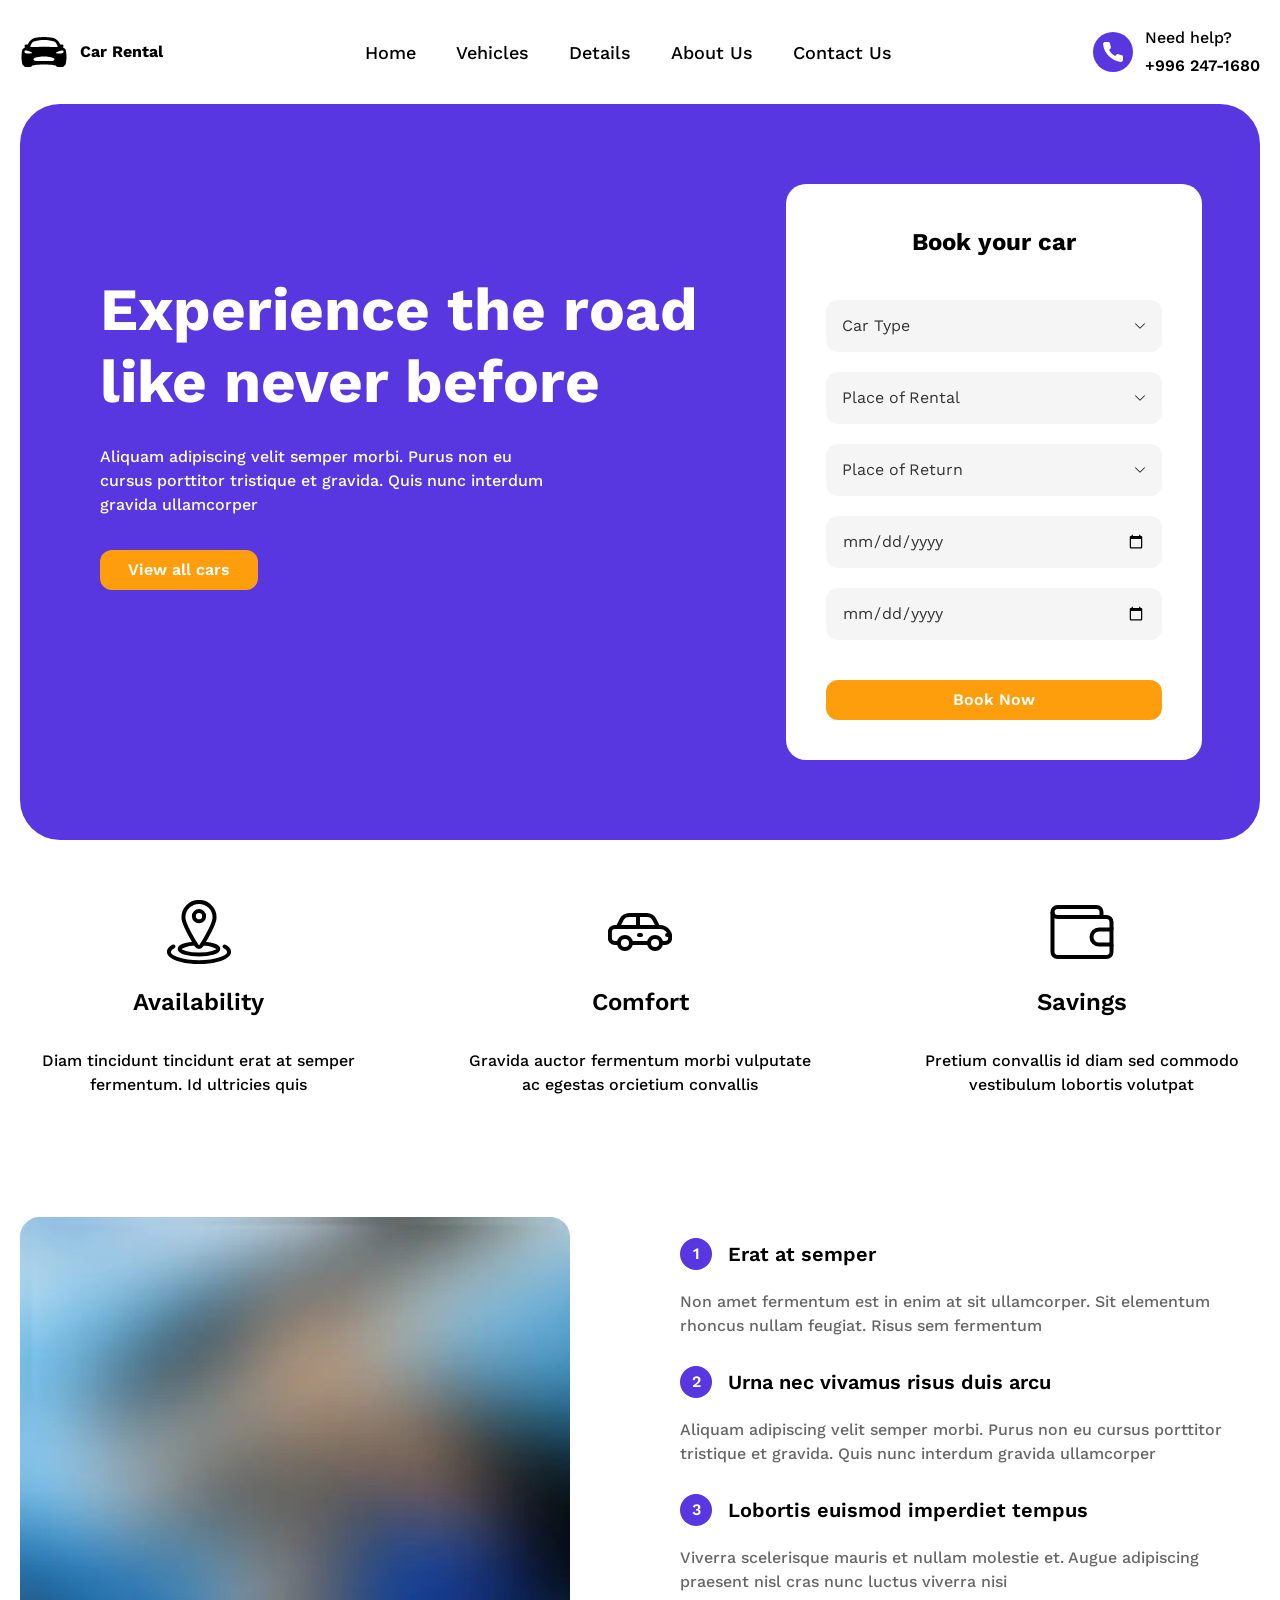
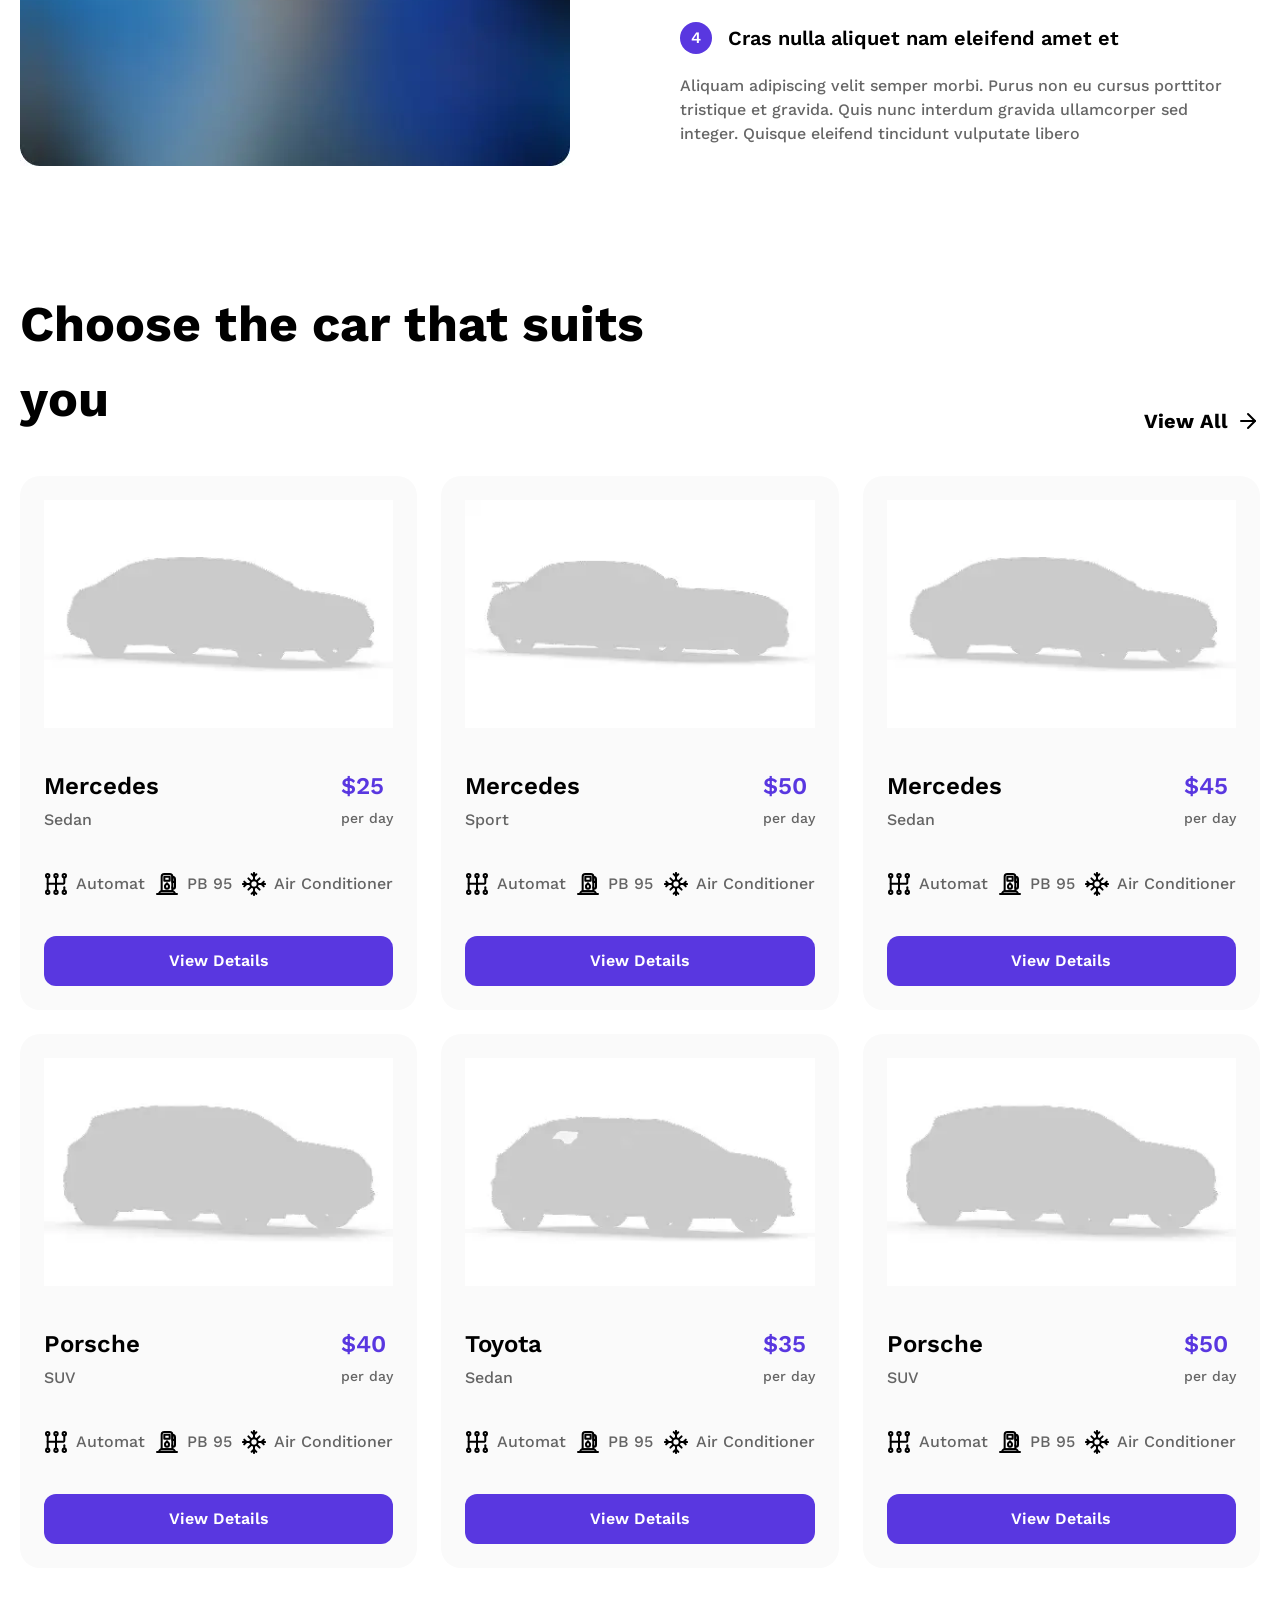
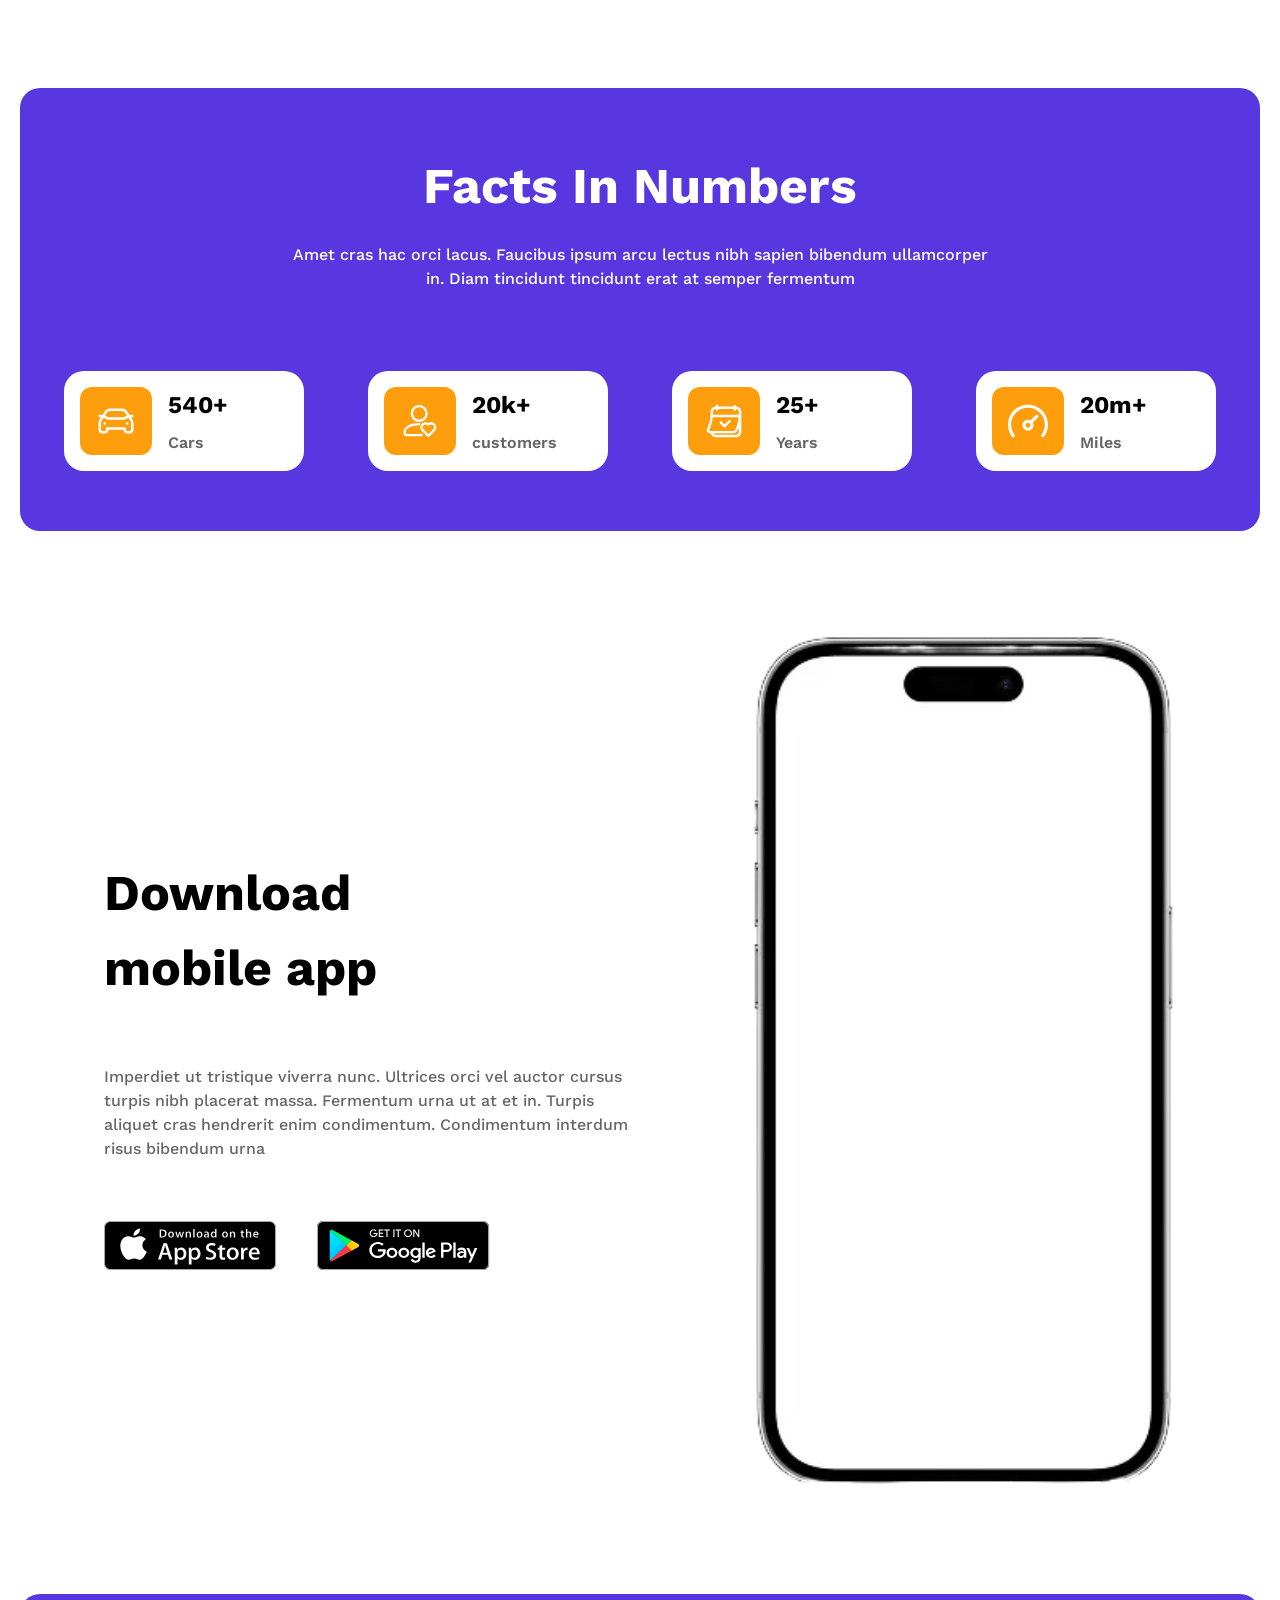
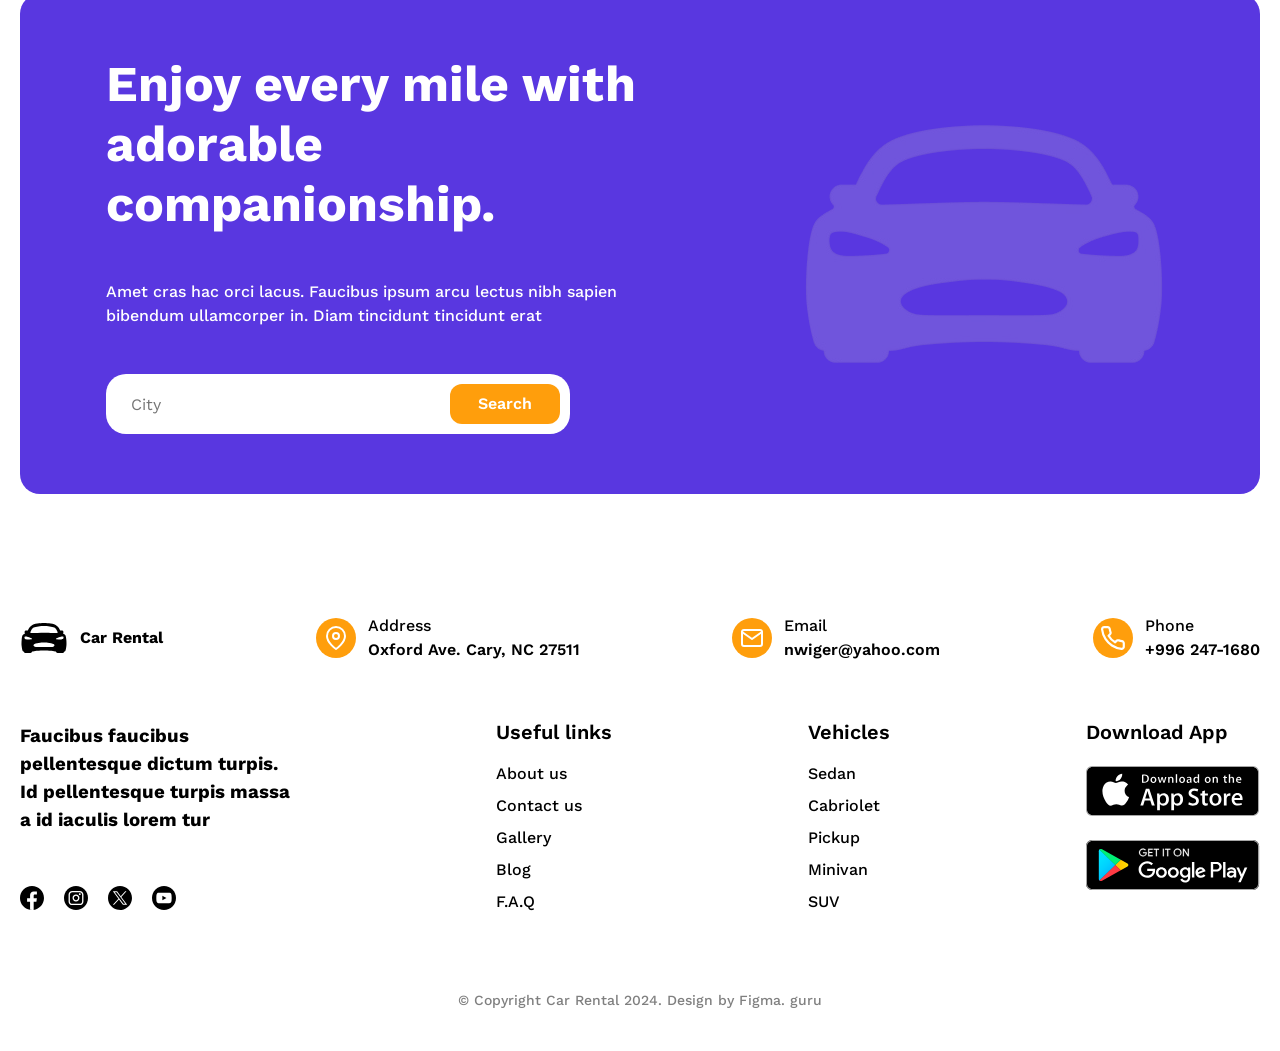
==== commit f2b09d9d: "Add mobile responsive styles for homepage" ====
--- a/index.html
+++ b/index.html
@@ -42,6 +42,9 @@
               <a href="tel:+9962471680"> +996 247-1680 </a>
             </div>
           </div>
+          <button class="header__menu" type="button" aria-label="Open menu">
+            ☰
+          </button>
         </div>
       </div>
     </header>
--- a/css/components.css
+++ b/css/components.css
@@ -67,6 +67,9 @@
 .header__phone-info a {
   font-size: 16px;
   font-weight: 600;
+}
+.header__menu {
+  display: none;
 }
 /* footer */
 .footer {
--- a/css/style.css
+++ b/css/style.css
@@ -493,7 +493,7 @@
   font-weight: 500;
   color: rgba(0, 0, 0, 0.6);
 }
-/* vehicle-list */
+/* details.html vehicle-list */
 .vehicle-list__title {
   font-size: 50px;
   font-weight: 700;
@@ -564,17 +564,6 @@
   border: none;
   cursor: pointer;
 }
-.sr-only {
-  position: absolute;
-  width: 1px;
-  height: 1px;
-  padding: 0;
-  margin: -1px;
-  overflow: hidden;
-  clip: rect(0, 0, 0, 0);
-  white-space: nowrap;
-  border: 0;
-}
 /* about-stats  */
 .about-stats__inner {
   padding: var(--section-padding-md);
@@ -645,11 +634,11 @@
   object-fit: cover;
   flex-shrink: 0;
 }
-/* mobile-app */
-.mobile-app {
+/* about-mobile-app */
+.about-mobile-app {
   padding-block: 200px var(--section-padding-md);
 }
-.mobile-app__inner {
+.about-mobile-app__inner {
   position: relative;
   display: flex;
   padding-block: 80px;
@@ -657,45 +646,45 @@
   border-radius: 40px;
 }
 
-.mobile-app__content {
+.about-mobile-app__content {
   display: flex;
   flex-direction: column;
   gap: 40px;
   width: 55%;
   margin-left: auto;
 }
-.mobile-app__text {
-  display: flex;
-  flex-direction: column;
-  gap: 40px;
-}
-.mobile-app__header {
+.about-mobile-app__text {
+  display: flex;
+  flex-direction: column;
+  gap: 40px;
+}
+.about-mobile-app__header {
   display: flex;
   flex-direction: column;
   gap: 4px;
 }
-.mobile-app__label {
-  font-size: 16px;
-  font-weight: 500;
-  color: var(--white-color);
-}
-.mobile-app__title {
+.about-mobile-app__label {
+  font-size: 16px;
+  font-weight: 500;
+  color: var(--white-color);
+}
+.about-mobile-app__title {
   font-size: 50px;
   font-weight: 700;
   color: var(--white-color);
   white-space: nowrap;
 }
-.mobile-app__desc {
+.about-mobile-app__desc {
   max-width: 600px;
   font-size: 16px;
   font-weight: 500;
   color: var(--white-color);
 }
-.mobile-app__stores {
-  display: flex;
-  gap: 24px;
-}
-.mobile-app__phone {
+.about-mobile-app__stores {
+  display: flex;
+  gap: 24px;
+}
+.about-mobile-app__phone {
   position: absolute;
   left: 170px;
   top: -160px;
@@ -852,7 +841,7 @@
 }
 .about-banner__description {
   font-size: 16px;
-  font-weight: 500px;
+  font-weight: 500;
   color: var(--white-color);
 }
 .about-banner__button {
@@ -956,3 +945,197 @@
   color: rgba(0, 0, 0, 0.6);
   line-height: 1.2;
 }
+/* ====================
+   Responsive
+   ==================== */
+
+@media (max-width: 767px) {
+  /* header */
+  .page__logo {
+    flex-shrink: 0;
+  }
+  .header__nav,
+  .header__phone {
+    display: none;
+  }
+  .header__menu {
+    display: block;
+    flex-shrink: 0;
+    margin-left: auto;
+  }
+  /* home hero */
+  .hero {
+    padding-bottom: 40px;
+  }
+  .hero__inner {
+    padding: 40px 24px;
+    border-radius: 24px;
+  }
+  .hero__body {
+    flex-direction: column;
+    gap: 40px;
+  }
+
+  .hero__title {
+    width: 100%;
+    font-size: 40px;
+  }
+
+  .hero__description {
+    width: 100%;
+  }
+  .hero__content {
+    padding-top: 24px;
+  }
+  /* booking */
+  .booking-card {
+    width: 100%;
+    padding: 24px;
+  }
+  /* features */
+  .features {
+    padding-block: var(--section-padding-sm);
+  }
+  .features__inner {
+    flex-direction: column;
+    align-items: center;
+    gap: 40px;
+  }
+  .feature-card__description {
+    width: 100%;
+  }
+  /* about-feature */
+  .about-feature__inner {
+    flex-direction: column;
+    gap: 40px;
+    align-items: stretch;
+  }
+
+  .about-feature__list {
+    width: 100%;
+  }
+  /* vehicle-list */
+  .vehicle-list {
+    padding-block: var(--section-padding-sm);
+  }
+  .vehicle-list__header {
+    display: flex;
+    flex-direction: column;
+    align-items: flex-start;
+    gap: 20px;
+  }
+  .vehicle-list__heading {
+    width: 100%;
+    font-size: 36px;
+  }
+
+  .vehicle-list__items {
+    grid-template-columns: 1fr;
+  }
+  .vehicle-card__info {
+    display: flex;
+    flex-direction: column;
+    gap: 12px;
+  }
+  /* statistics-banner */
+  .statistics-banner__inner {
+    padding: var(--section-padding-md) 20px;
+  }
+  .statistics-banner__description {
+    width: 100%;
+    text-align: start;
+  }
+  .statistics-banner__items {
+    display: grid;
+    grid-template-columns: repeat(1, 1fr);
+    gap: 20px;
+  }
+  .statistics-card {
+    width: 100%;
+  }
+  /* mobile-app */
+  .mobile-app__inner {
+    position: relative;
+    min-height: 600px;
+    padding-block: 60px;
+    overflow: hidden;
+  }
+  .mobile-app__content {
+    position: relative;
+    z-index: 1;
+    align-items: center;
+    text-align: center;
+    gap: 30px;
+    padding-inline: 60px;
+  }
+  .mobile-app__title {
+    width: 100%;
+    font-size: 40px;
+    line-height: 1;
+  }
+  .mobile-app__description {
+    width: 100%;
+    line-height: 1.2;
+  }
+  .mobile-app__links {
+    display: flex;
+    flex-direction: column;
+    gap: 10px;
+  }
+  .mobile-app__image {
+    position: absolute;
+    left: 50%;
+    bottom: 40px;
+    transform: translateX(-50%);
+    width: 280px;
+    height: auto;
+  }
+  /* cta-banner */
+  .cta-banner__inner {
+    gap: 40px;
+    padding-inline: 20px;
+    flex-direction: column;
+  }
+  .cta-banner__content {
+    gap: 40px;
+  }
+  .cta-banner__title {
+    width: 100%;
+    font-size: 36px;
+  }
+  .cta-banner__description {
+    width: 100%;
+  }
+  /* footer */
+  .footer {
+    padding-block: 40px;
+  }
+
+  .footer__inner {
+    gap: 40px;
+    padding-inline: 10px;
+  }
+
+  .footer__content {
+    gap: 40px;
+  }
+
+  .footer-guide {
+    flex-direction: column;
+    align-items: flex-start;
+    gap: 24px;
+  }
+
+  .footer-info {
+    flex-direction: column;
+    gap: 40px;
+  }
+  .footer-info__social {
+    gap: 20px;
+  }
+  /* copyright */
+  .footer__copyright {
+    text-align: center;
+    line-height: 1.5;
+  }
+}
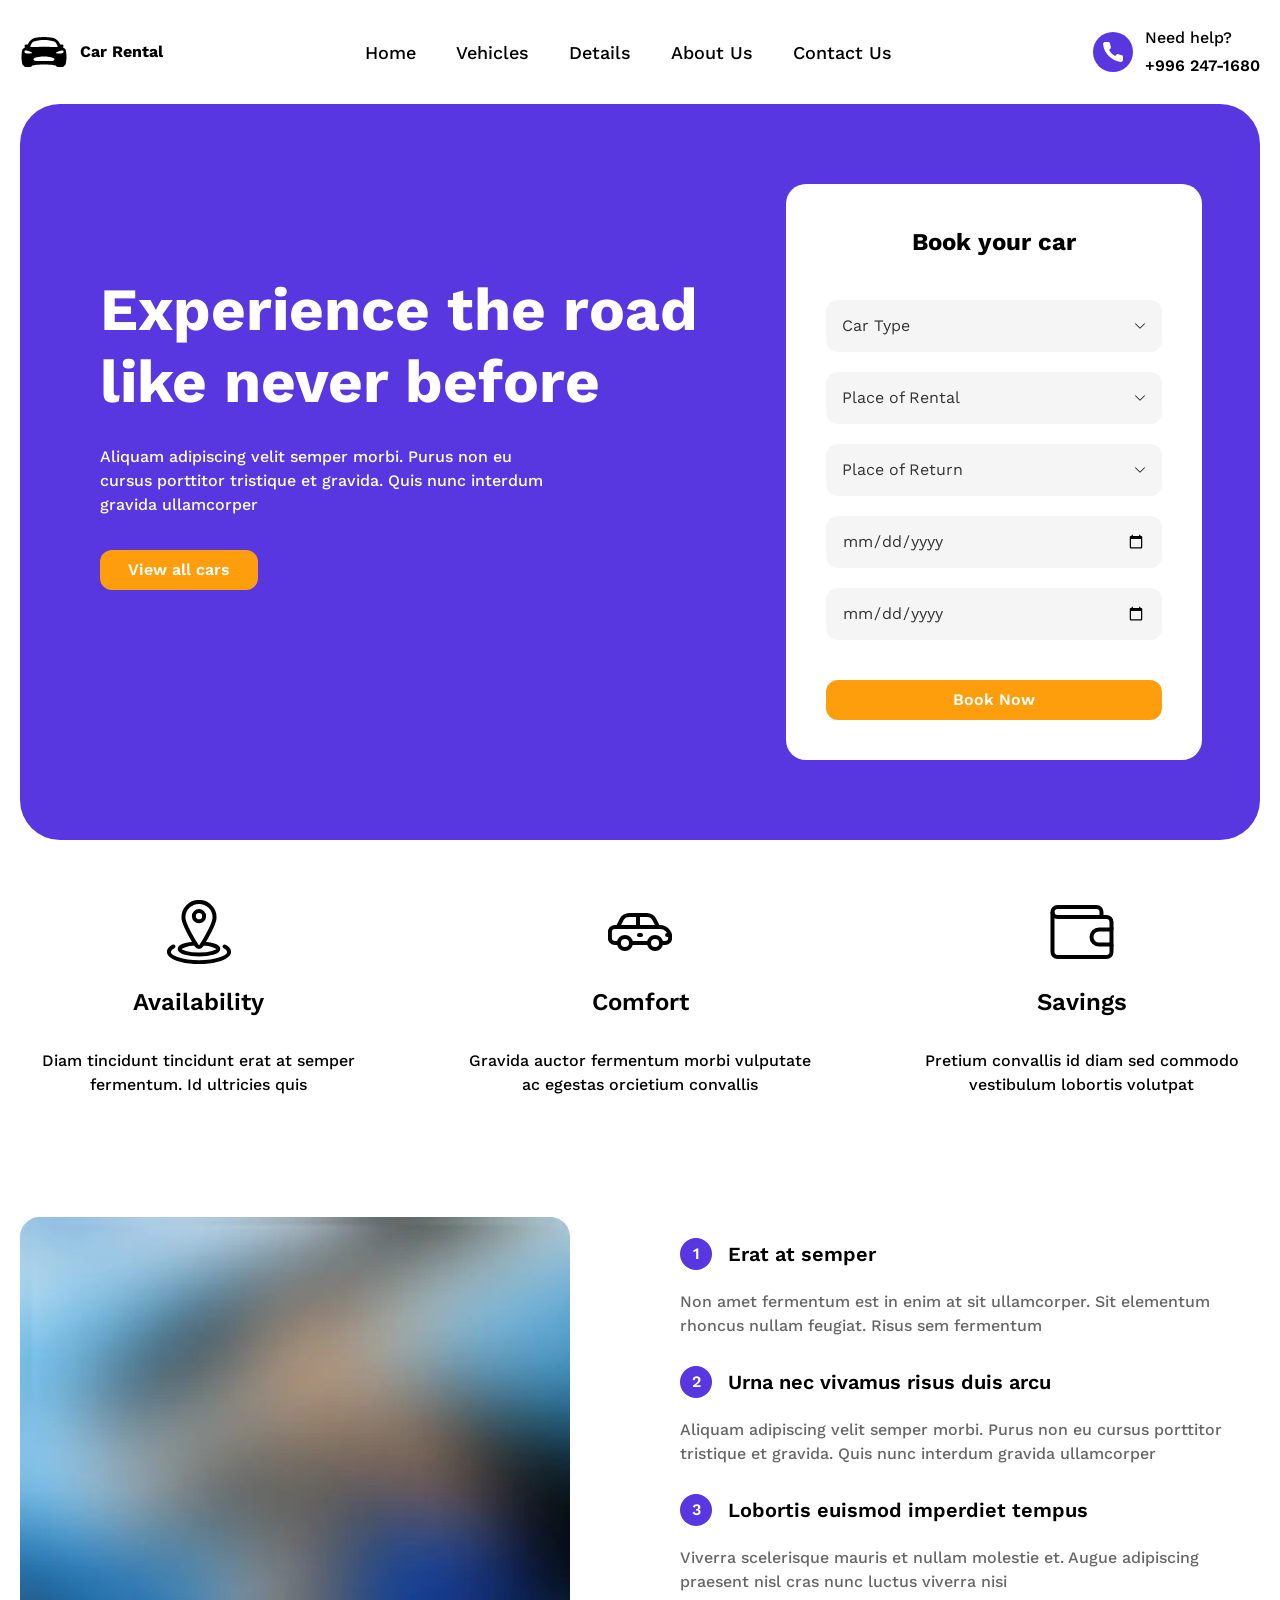
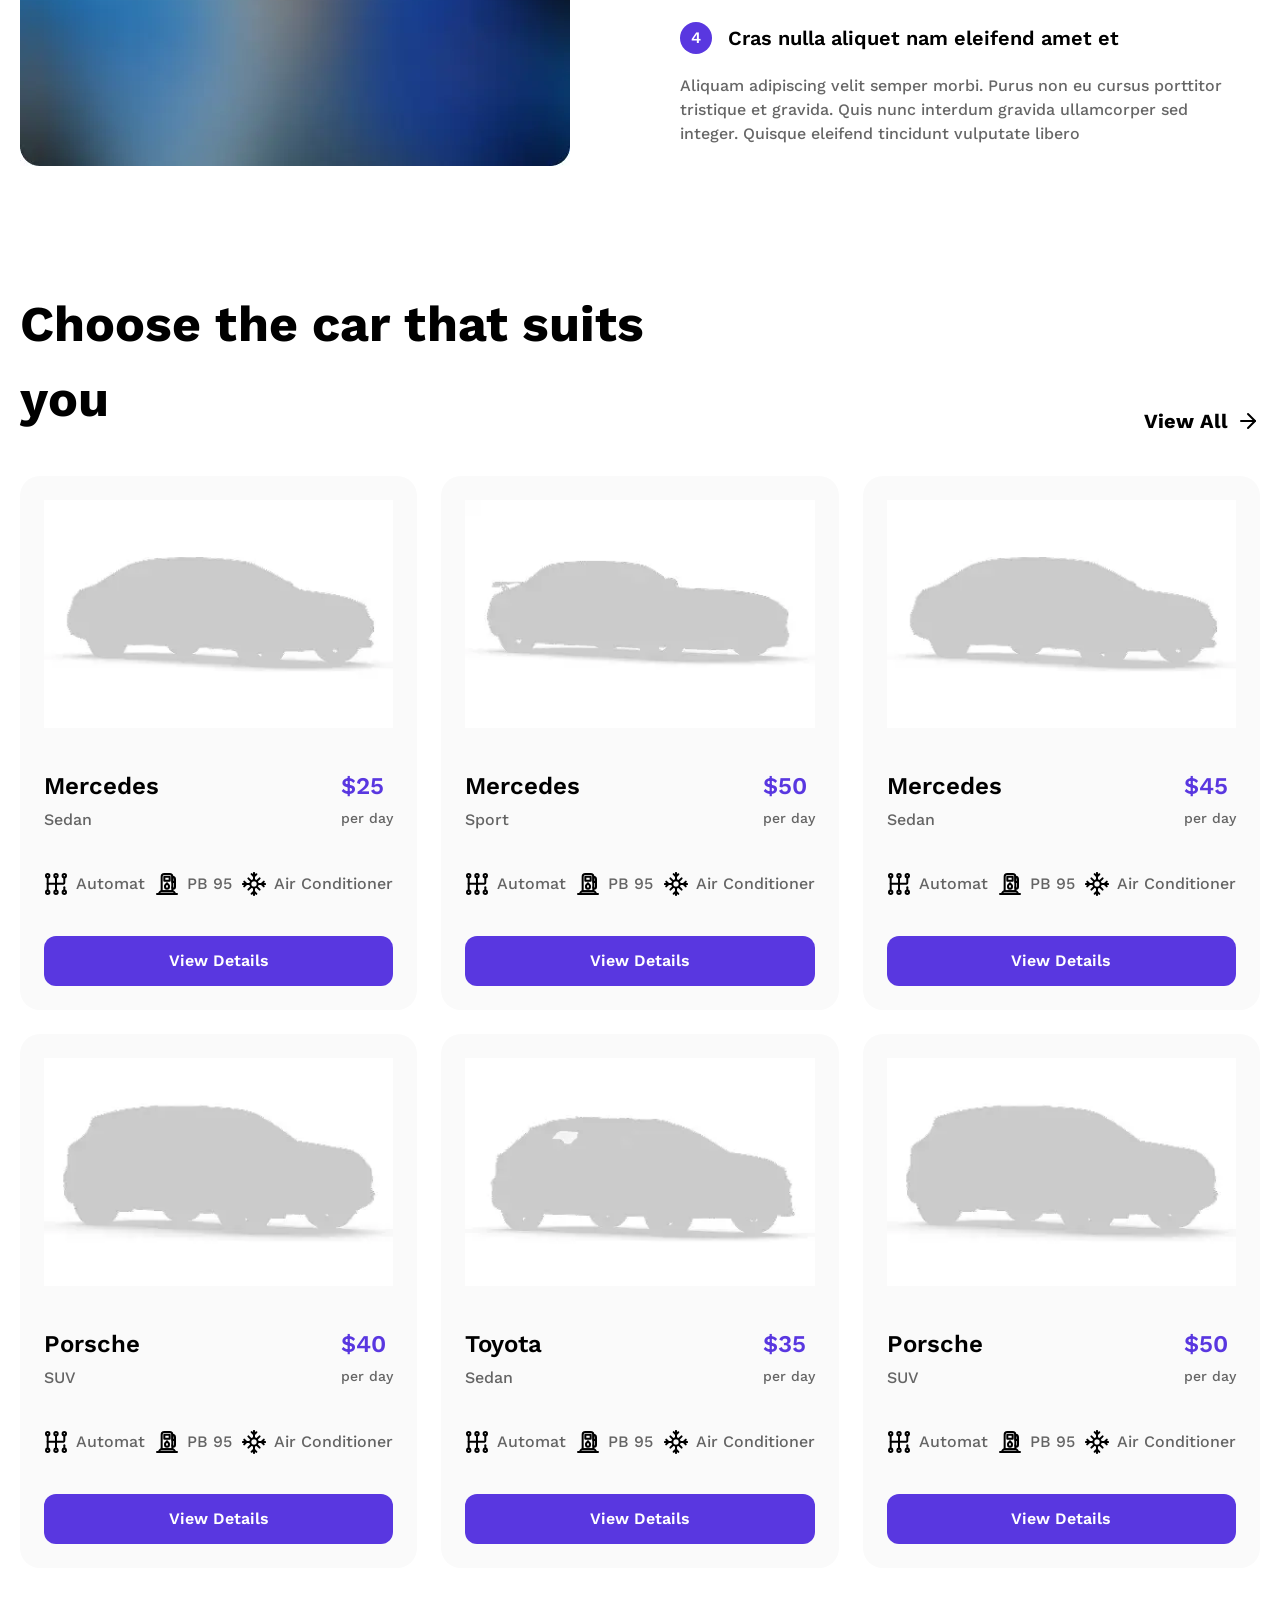
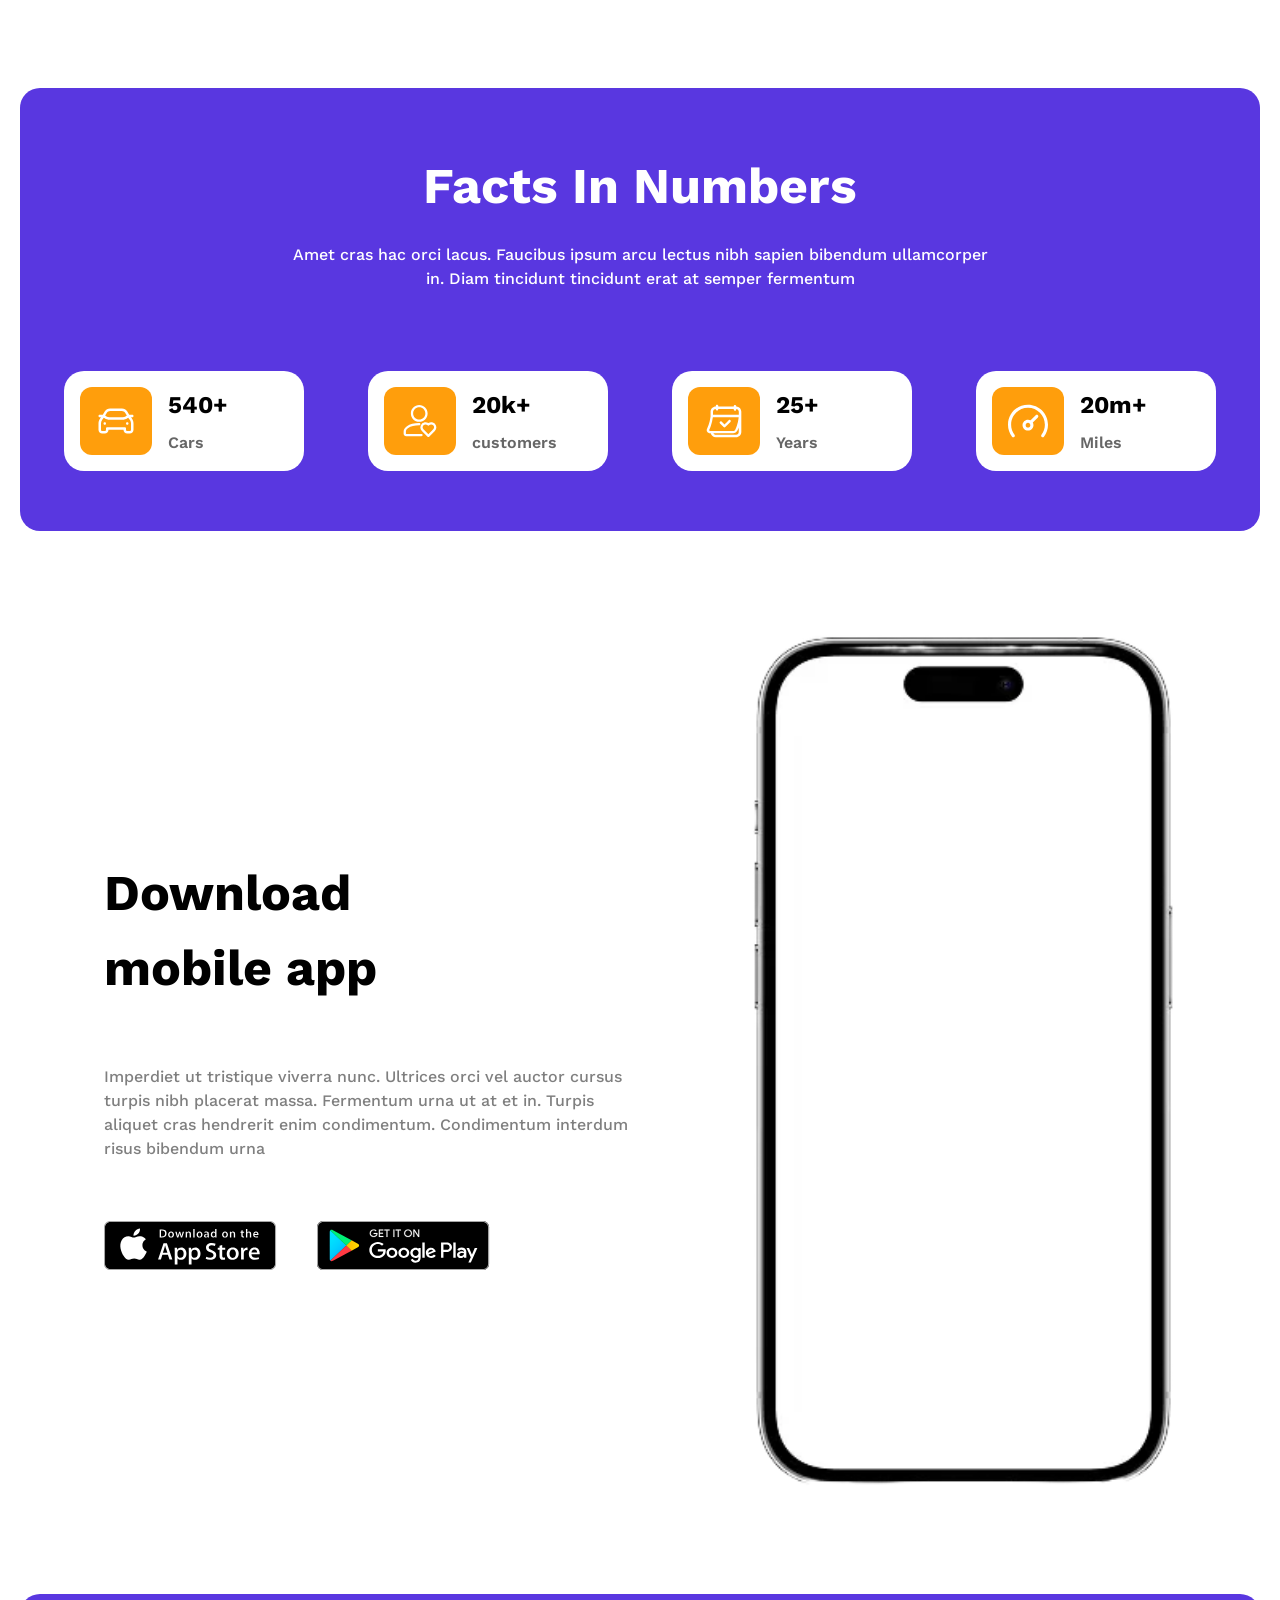
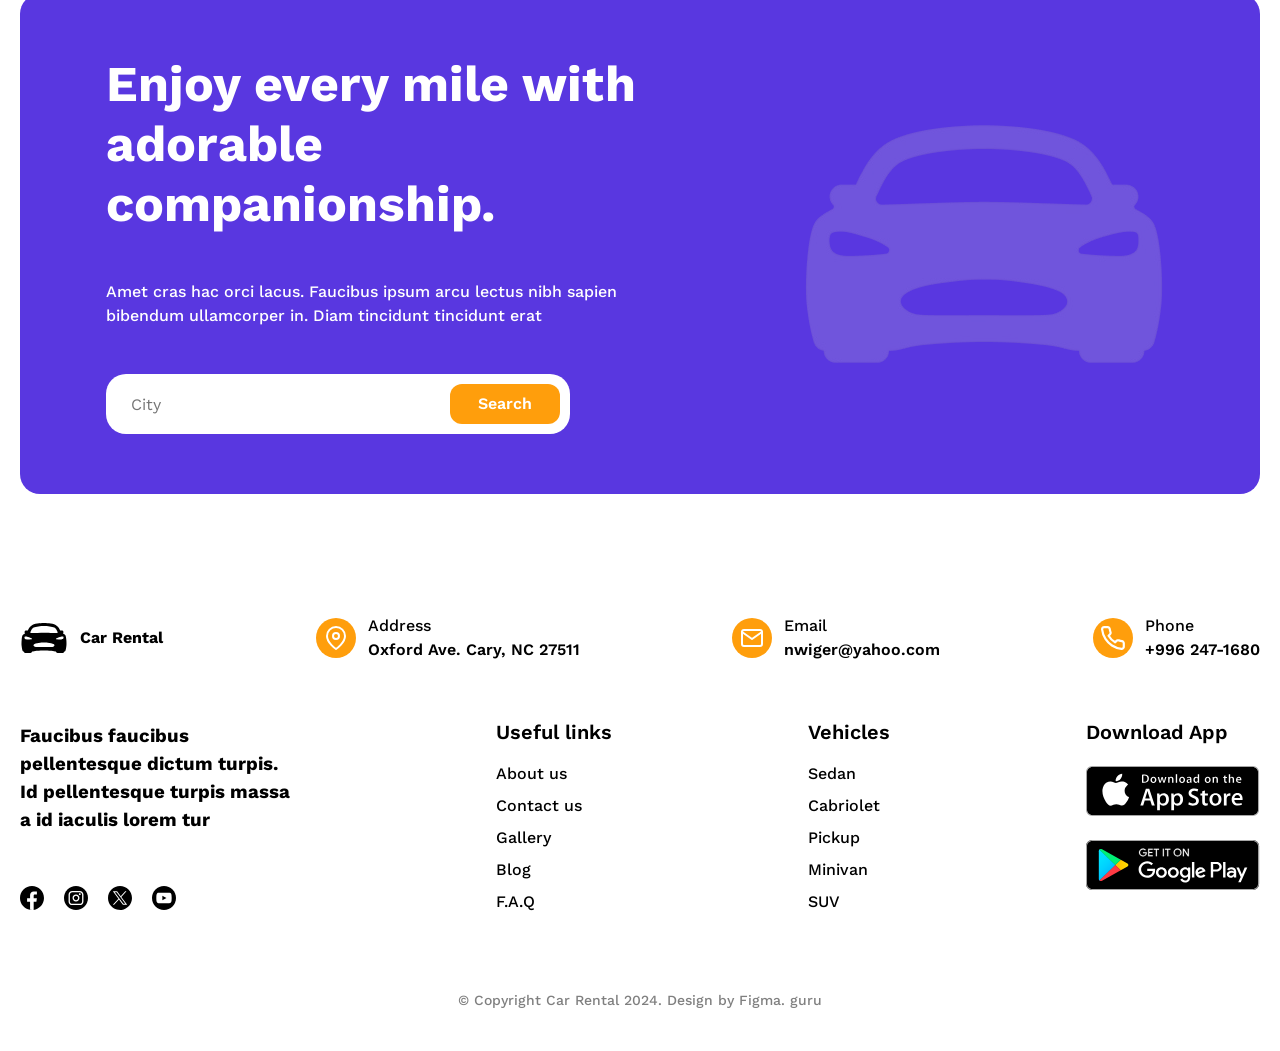
==== commit 572c0511: "Add mobile hamburger menu" ====
--- a/index.html
+++ b/index.html
@@ -42,12 +42,21 @@
               <a href="tel:+9962471680"> +996 247-1680 </a>
             </div>
           </div>
-          <button class="header__menu" type="button" aria-label="Open menu">
-            ☰
+          <button
+            class="header__menu"
+            type="button"
+            aria-label="Open menu"
+            aria-expanded="false"
+          >
+            <span></span>
+            <span></span>
+            <span></span>
           </button>
         </div>
       </div>
     </header>
+
+    <div class="header__overlay"></div>
 
     <main>
       <section class="hero">
@@ -841,5 +850,6 @@
         </div>
       </div>
     </footer>
+    <script src="js/main.js"></script>
   </body>
 </html>
--- a/css/components.css
+++ b/css/components.css
@@ -69,6 +69,20 @@
   font-weight: 600;
 }
 .header__menu {
+  display: none;
+}
+
+.header__menu span {
+  display: block;
+  width: 24px;
+  height: 2px;
+  background-color: #000;
+}
+
+.header__menu span + span {
+  margin-top: 5px;
+}
+.header__overlay {
   display: none;
 }
 /* footer */
--- a/css/style.css
+++ b/css/style.css
@@ -245,7 +245,7 @@
   max-width: 536px;
   font-size: 16px;
   font-weight: 500;
-  color: rgba(0, 0, 0, 0.6);
+  color: rgba(0, 0, 0, 0.5);
 }
 .mobile-app__links {
   display: flex;
@@ -852,8 +852,18 @@
 .booking-section__inner {
   padding-block: 60px;
   display: flex;
-  align-items: center;
+  align-items: stretch;
   gap: 24px;
+}
+.booking-section__image {
+  flex: 1;
+}
+
+.booking-section__image img {
+  width: 100%;
+  height: 100%;
+  object-fit: cover;
+  border-radius: 20px;
 }
 /* Contactページ用：紫背景の予約フォーム */
 .booking-card--purple {
@@ -954,14 +964,68 @@
   .page__logo {
     flex-shrink: 0;
   }
+  .header {
+    position: relative;
+    z-index: 100;
+  }
   .header__nav,
   .header__phone {
     display: none;
   }
+  .header__nav.is-open {
+    display: block;
+    position: absolute;
+    top: 100%;
+    left: 0;
+    width: 100%;
+    background-color: #fff;
+    padding: 24px;
+    z-index: 20;
+  }
+  .header__nav-list {
+    flex-direction: column;
+    gap: 20px;
+  }
+  .header__nav-list a {
+    display: block;
+    padding-block: 8px;
+  }
   .header__menu {
     display: block;
-    flex-shrink: 0;
-    margin-left: auto;
+    background-color: #fff;
+    border: none;
+    position: relative;
+    z-index: 30;
+  }
+  .header__menu span {
+    display: block;
+    width: 24px;
+    height: 2px;
+    background-color: #000;
+    transition: 0.3s;
+  }
+  .header__menu span + span {
+    margin-top: 5px;
+  }
+  .header__menu.is-open span:nth-child(1) {
+    transform: translateY(7px) rotate(45deg);
+  }
+  .header__menu.is-open span:nth-child(2) {
+    opacity: 0;
+  }
+  .header__menu.is-open span:nth-child(3) {
+    transform: translateY(-7px) rotate(-45deg);
+  }
+  .header__overlay {
+    display: none;
+    position: fixed;
+    inset: 0;
+    background-color: rgba(0, 0, 0, 0.8);
+    z-index: 10;
+  }
+
+  .header__overlay.is-open {
+    display: block;
   }
   /* home hero */
   .hero {
@@ -1138,4 +1202,537 @@
     text-align: center;
     line-height: 1.5;
   }
-}
+  /* vehicle-hero */
+  .vehicle-hero__inner {
+    padding-block: 40px;
+    gap: 30px;
+  }
+
+  .vehicle-hero__title {
+    font-size: 36px;
+    text-align: center;
+  }
+
+  .vehicle-filter {
+    flex-wrap: wrap;
+    justify-content: center;
+    gap: 12px;
+  }
+
+  .vehicle-filter__link {
+    height: 44px;
+    padding-inline: 16px;
+  }
+
+  .vehicle-filter__icon {
+    width: 24px;
+    height: 24px;
+  }
+  /* partners */
+  .partners {
+    padding-block: var(--section-padding-sm);
+  }
+
+  .partners__inner {
+    padding: 40px 20px;
+  }
+
+  .partners__list {
+    display: grid;
+    grid-template-columns: repeat(3, 1fr);
+    gap: 12px;
+  }
+
+  .partners__item {
+    display: flex;
+    justify-content: center;
+    align-items: center;
+  }
+  /* vehicle-details */
+  .vehicle-details__inner {
+    flex-direction: column;
+    gap: 40px;
+  }
+
+  .vehicle-details__left,
+  .vehicle-details__right {
+    width: 100%;
+  }
+
+  .vehicle-details__info {
+    align-items: flex-start;
+  }
+
+  .vehicle-details__car-name {
+    font-size: 40px;
+  }
+
+  .vehicle-details__image {
+    width: 100%;
+    height: auto;
+  }
+
+  .vehicle-details__thumbnails {
+    gap: 12px;
+  }
+
+  .vehicle-details__thumbnail {
+    flex: 1;
+  }
+
+  .vehicle-details__spec-items {
+    grid-template-columns: repeat(2, 1fr);
+    gap: 20px;
+  }
+
+  .vehicle-details__spec-item {
+    width: 100%;
+  }
+
+  .vehicle-details__button {
+    width: 100%;
+  }
+
+  .vehicle-details__equip-items {
+    grid-template-columns: repeat(2, 1fr);
+    gap: 16px;
+  }
+  /* page-hero */
+  .page-hero__inner {
+    padding-block: 60px;
+    text-align: center;
+  }
+
+  .page-hero__title {
+    font-size: 40px;
+  }
+
+  .breadcrumb__list {
+    justify-content: center;
+  }
+  /* about-hero */
+  .about-hero__inner {
+    padding-block: var(--section-padding-md);
+    display: flex;
+    flex-direction: column;
+    gap: 40px;
+  }
+  .about-hero__body {
+    display: flex;
+    align-items: flex-start;
+    gap: 80px;
+  }
+  .about-hero__feature-title {
+    font-size: 50px;
+    font-weight: 700;
+    line-height: 1.2;
+  }
+  .about-hero__feature-right {
+    display: flex;
+    flex-direction: column;
+    gap: 24px;
+  }
+  .about-hero__feature-group {
+    display: flex;
+    gap: 24px;
+  }
+  .about-hero__feature-item {
+    display: flex;
+    flex-direction: column;
+    width: 416px;
+    gap: 20px;
+  }
+  .about-hero__feature-subtitle {
+    font-size: 28px;
+    font-weight: 600;
+    line-height: 1.2;
+  }
+  .about-hero__feature-description {
+    font-size: 16px;
+    font-weight: 500;
+  }
+  /* .about-video */
+  .about-video__inner {
+    position: relative;
+    padding-top: var(--section-padding-md);
+    display: flex;
+    flex-direction: column;
+    align-items: center;
+    gap: 10px;
+  }
+  .about-video__play {
+    position: absolute;
+    top: 50%;
+    left: 50%;
+    transform: translate(-50%, -50%);
+    width: 80px;
+    height: 80px;
+    border-radius: 50%;
+    background-color: var(--purple-color);
+    display: flex;
+    justify-content: center;
+    align-items: center;
+    padding: 0;
+    border: none;
+    cursor: pointer;
+  }
+  /* about-hero */
+  .about-hero__body {
+    flex-direction: column;
+    align-items: center;
+    gap: 40px;
+  }
+
+  .about-hero__feature-left {
+    text-align: center;
+  }
+
+  .about-hero__feature-right {
+    width: 100%;
+  }
+  .about-hero__feature-title {
+    width: 100%;
+    font-size: 40px;
+  }
+
+  .about-hero__feature-group {
+    flex-direction: column;
+    align-items: center;
+    gap: 30px;
+  }
+
+  .about-hero__feature-item {
+    width: 100%;
+  }
+  /* about-video */
+  .about-video {
+    padding-block: var(--section-padding-sm);
+  }
+  .about-video__inner {
+    padding-top: 0;
+    position: relative;
+  }
+
+  .about-video__play {
+    width: 48px;
+    height: 48px;
+  }
+
+  .about-video__play-icon {
+    width: 24px;
+    height: 24px;
+  }
+  /* about-stats */
+  .about-stats__inner {
+    padding: var(--section-padding-sm);
+  }
+
+  .about-stats__items {
+    flex-direction: column;
+    align-items: center;
+    gap: 32px;
+  }
+
+  .about-stats__item {
+    align-items: center;
+  }
+
+  .about-stats__number {
+    font-size: 56px;
+  }
+
+  .about-stats__unit {
+    font-size: 18px;
+  }
+  /* about-info */
+  .about-info__inner {
+    padding-block: var(--section-padding-sm);
+    flex-direction: column;
+    gap: 40px;
+  }
+
+  .about-info__left {
+    gap: 24px;
+  }
+
+  .about-info__title {
+    max-width: none;
+    font-size: 40px;
+  }
+
+  .about-info__items {
+    grid-template-columns: 1fr;
+    gap: 20px;
+  }
+
+  .about-info__exp {
+    max-width: none;
+  }
+
+  .about-info__img {
+    max-width: 100%;
+  }
+  /* about-mobile-app */
+  .about-mobile-app {
+    padding-block: 80px var(--section-padding-sm);
+  }
+
+  .about-mobile-app__inner {
+    position: relative;
+    min-height: 600px;
+    padding-block: 80px;
+    overflow: hidden;
+    border-radius: 24px;
+    flex-direction: column;
+  }
+
+  .about-mobile-app__content {
+    position: relative;
+    z-index: 1;
+    align-items: center;
+    text-align: center;
+    gap: 30px;
+    width: 100%;
+    margin-left: 0;
+    padding-inline: 48px;
+  }
+
+  .about-mobile-app__text {
+    gap: 24px;
+  }
+
+  .about-mobile-app__header {
+    align-items: center;
+  }
+
+  .about-mobile-app__title {
+    width: 100%;
+    font-size: 40px;
+    color: var(--black-color);
+    white-space: normal;
+    line-height: 1.2;
+  }
+
+  .about-mobile-app__desc {
+    width: 100%;
+    max-width: none;
+    color: var(--black-color);
+    line-height: 1.2;
+  }
+
+  .about-mobile-app__stores {
+    flex-direction: column;
+    gap: 10px;
+  }
+
+  .about-mobile-app__phone {
+    position: absolute;
+    left: 50%;
+    bottom: 20px;
+    top: auto;
+    transform: translateX(-50%);
+    width: 280px;
+  }
+  /* about-reviews */
+  .about-reviews__inner {
+    gap: 32px;
+    padding-block: var(--section-padding-sm);
+  }
+
+  .about-reviews__title {
+    font-size: 40px;
+    text-align: center;
+    line-height: 1.2;
+  }
+
+  .about-reviews__body {
+    width: 100%;
+    flex-direction: column;
+    gap: 20px;
+  }
+
+  .about-reviews__item {
+    width: 100%;
+    height: 420px;
+  }
+
+  .about-reviews__content {
+    padding: 40px 32px 0;
+  }
+
+  .about-reviews__quote {
+    width: 32px;
+    margin-bottom: 32px;
+  }
+
+  .about-reviews__desc {
+    font-size: 16px;
+  }
+
+  .about-reviews__customer {
+    height: 110px;
+  }
+
+  .about-reviews__img {
+    width: 72px;
+    height: 72px;
+  }
+
+  .about-reviews__companyname {
+    margin-top: 48px;
+    font-size: 14px;
+  }
+
+  .about-reviews__name {
+    font-size: 18px;
+  }
+  /* about-question */
+  .about-question__inner {
+    padding-block: var(--section-padding-sm);
+    gap: 32px;
+  }
+
+  .about-question__title {
+    font-size: 40px;
+  }
+
+  .about-question__items {
+    gap: 16px;
+  }
+
+  .about-question__item {
+    gap: 20px;
+    padding: 24px;
+    border-radius: 16px;
+  }
+
+  .about-question__question {
+    font-size: 20px;
+  }
+
+  .about-question__answer {
+    font-size: 16px;
+    line-height: 1.5;
+  }
+  /* about-banner */
+  .about-banner {
+    padding-block: var(--section-padding-sm);
+  }
+
+  .about-banner__inner {
+    padding: 60px 48px;
+    flex-direction: column;
+    align-items: center;
+    gap: 40px;
+    border-radius: 24px;
+  }
+
+  .about-banner__content {
+    align-items: center;
+    text-align: center;
+    gap: 30px;
+    width: 100%;
+  }
+
+  .about-banner__text {
+    align-items: center;
+    gap: 20px;
+  }
+
+  .about-banner__title {
+    font-size: 40px;
+  }
+
+  .about-banner__subtitle {
+    font-size: 32px;
+  }
+
+  .about-banner__description {
+    max-width: 500px;
+    line-height: 1.4;
+  }
+
+  .about-banner__button {
+    width: fit-content;
+  }
+  /* booking-section */
+  .booking-section__inner {
+    padding-block: var(--section-padding-sm);
+    flex-direction: column;
+    gap: 24px;
+  }
+
+  .booking-card--purple {
+    width: 100%;
+    padding: 24px;
+    border-radius: 16px;
+  }
+  /* contact-info */
+  .contact-info__inner {
+    padding-block: var(--section-padding-sm);
+  }
+
+  .contact-info__list {
+    flex-direction: column;
+    align-items: center;
+    gap: 32px;
+  }
+
+  .contact-info__item {
+    width: 100%;
+    justify-content: flex-start;
+  }
+
+  .contact-info__content {
+    gap: 10px;
+  }
+
+  .contact-info__label,
+  .contact-info__value {
+    font-size: 18px;
+  }
+  /* blog */
+  .blog__inner {
+    padding-block: var(--section-padding-md);
+    display: flex;
+    flex-direction: column;
+    align-items: center;
+    gap: 40px;
+  }
+
+  .blog__title {
+    font-size: 50px;
+    font-weight: 700;
+  }
+
+  .blog__list {
+    display: flex;
+    flex-direction: column;
+    gap: 24px;
+  }
+
+  .blog-card__link {
+    display: flex;
+    flex-direction: column;
+    gap: 20px;
+  }
+
+  .blog-card__content {
+    display: flex;
+    flex-direction: column;
+    gap: 20px;
+  }
+
+  .blog-card__title {
+    font-size: 20px;
+    font-weight: 600;
+    line-height: 1.2;
+  }
+
+  .blog-card__meta {
+    font-size: 16px;
+    font-weight: 500;
+    color: rgba(0, 0, 0, 0.6);
+    line-height: 1.2;
+  }
+}
